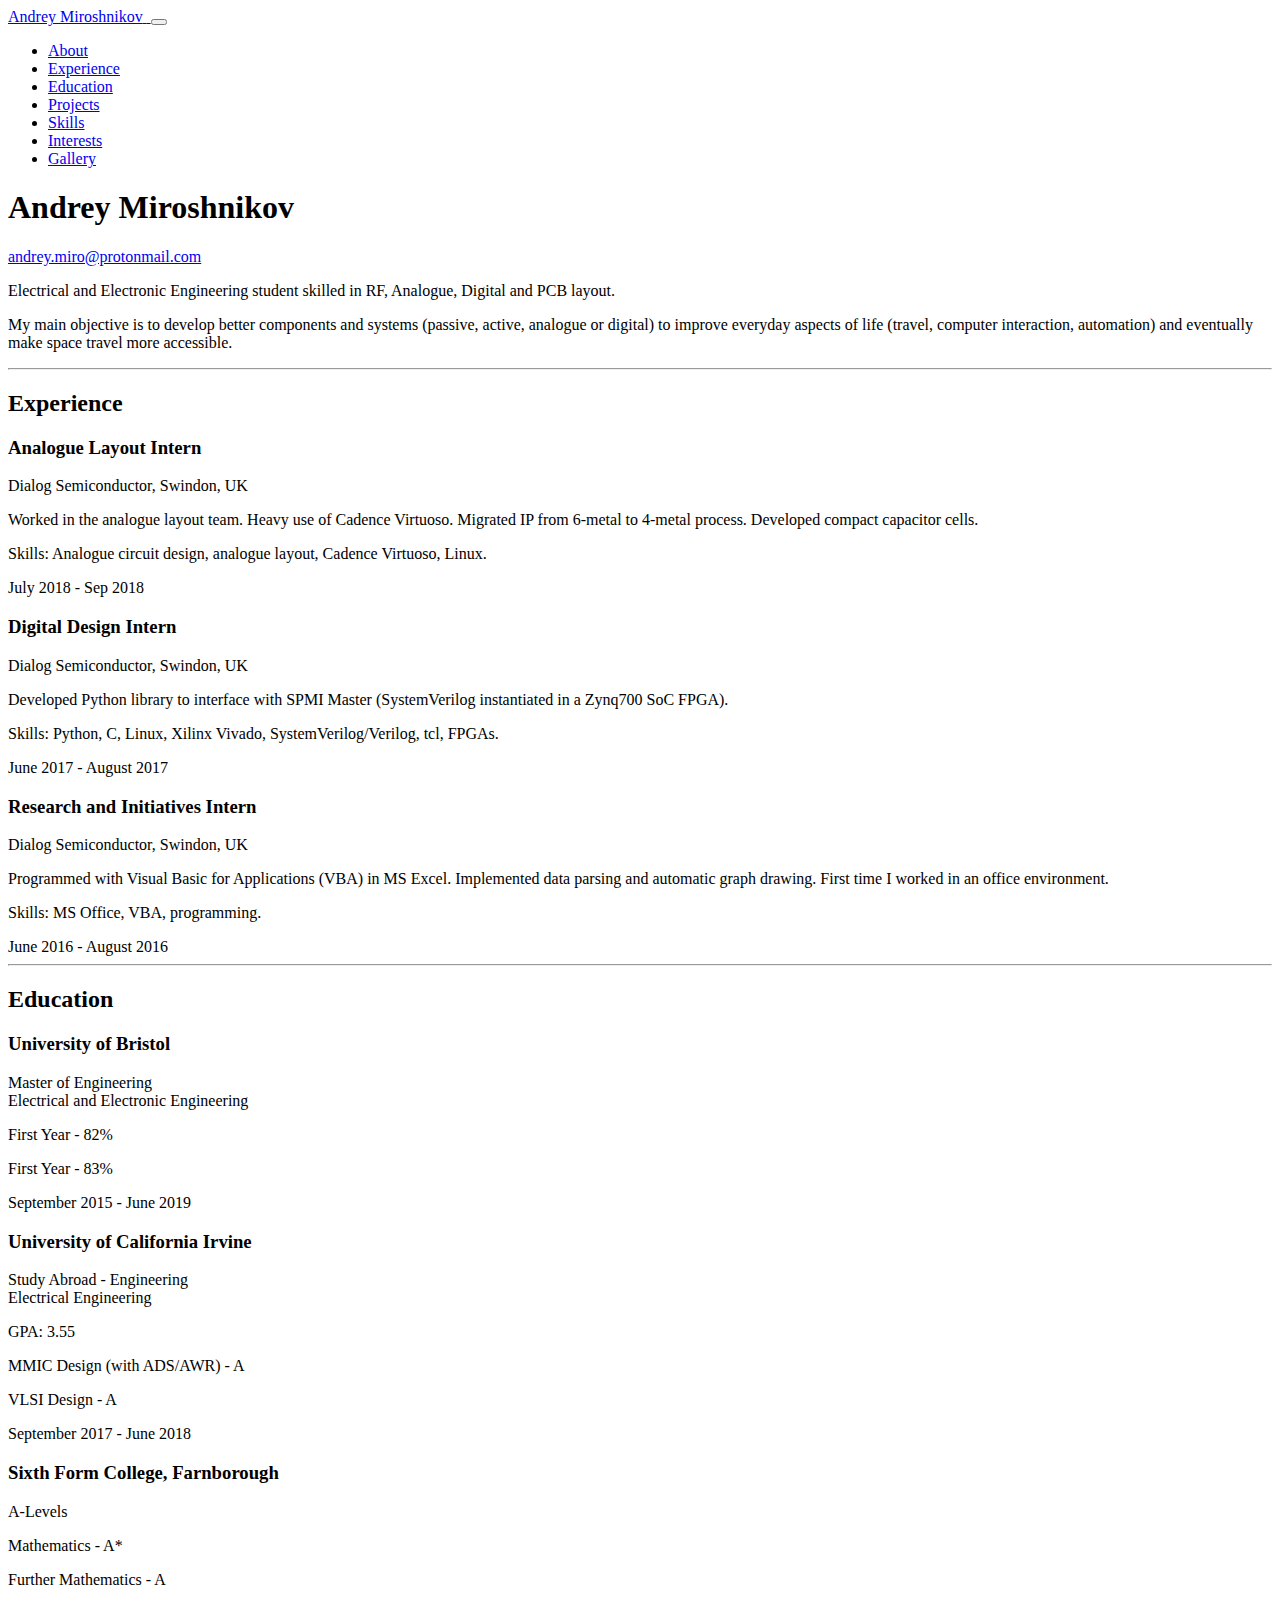
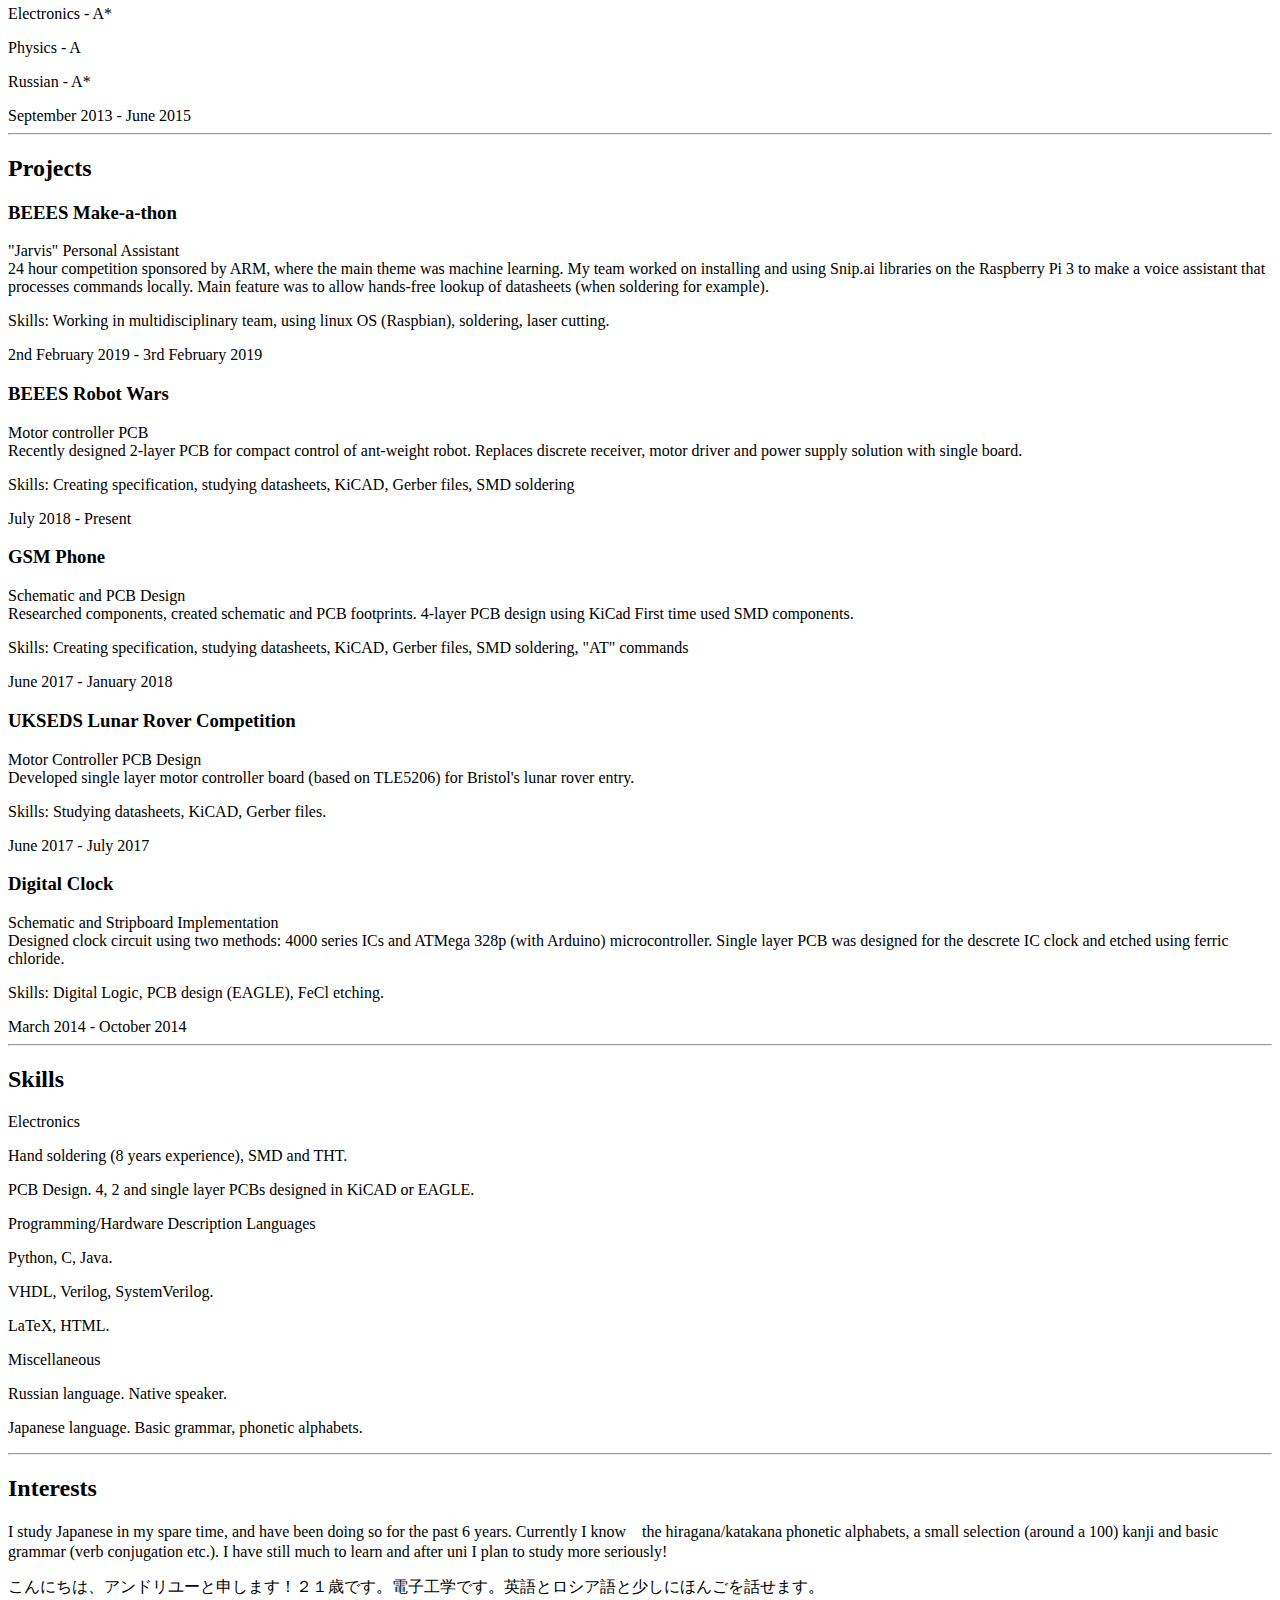
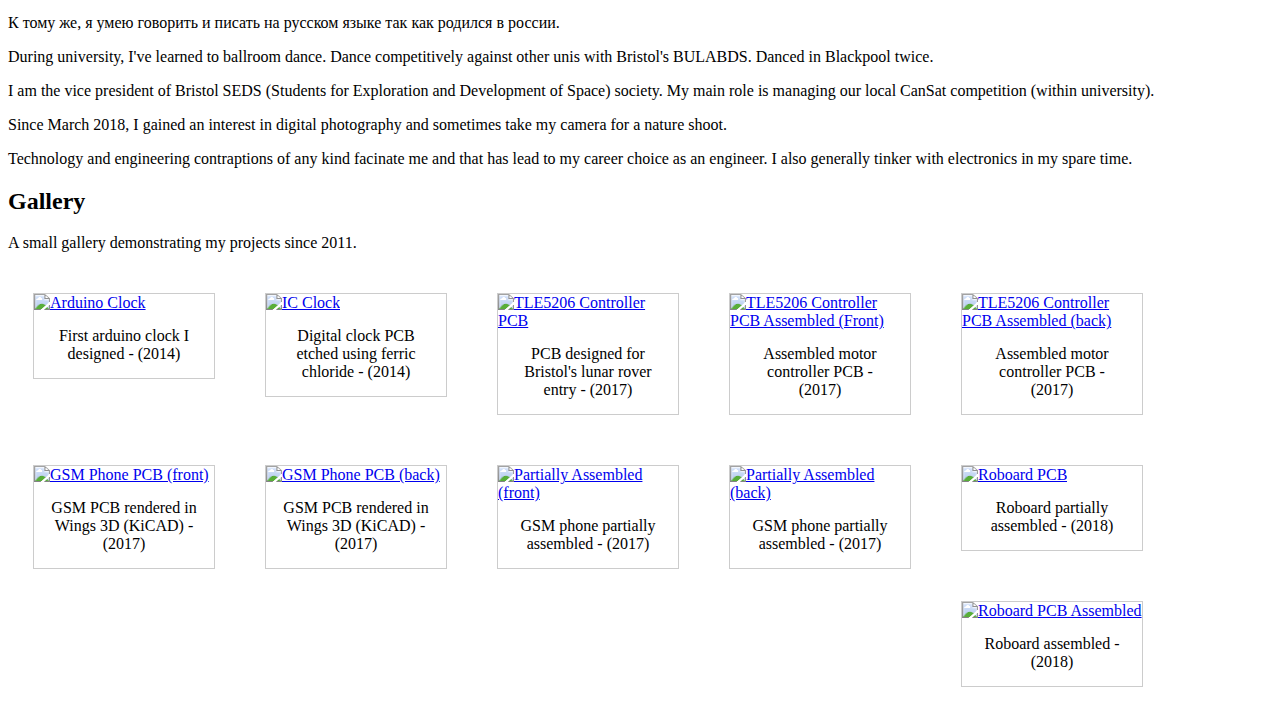
==== index.html @ c1a0cc2e "Add files via upload" ====
<!DOCTYPE html>
<html lang="en">
<!-- Modified 03/02/2019 22:09 -->
<head>

  <meta charset="utf-8">
  <meta name="viewport" content="width=device-width, initial-scale=1, shrink-to-fit=no">
  <meta name="description" content="">
  <meta name="author" content="">

  <title>Curriculum Vitae - Andrey Miroshnikov</title>

  <!-- Bootstrap core CSS -->
  <link href="vendor/bootstrap/css/bootstrap.min.css" rel="stylesheet">

  <!-- Custom fonts for this template -->
  <link href="https://fonts.googleapis.com/css?family=Saira+Extra+Condensed:500,700" rel="stylesheet">
  <link href="https://fonts.googleapis.com/css?family=Muli:400,400i,800,800i" rel="stylesheet">
  <link href="vendor/fontawesome-free/css/all.min.css" rel="stylesheet">

  <!-- Custom styles for this template -->
  <link href="css/resume.min.css" rel="stylesheet">
  <!-- Style for image gallery -->
  <style>
  div.gallery {
    margin: 25px;
    border: 1px solid #ccc;
    float: left;
    width: 180px;
  }
  
  div.gallery:hover {
    border: 1px solid #777;
  }
  
  div.gallery img {
    width: 100%;
    height: auto;
  }
  
  div.desc {
    padding: 15px;
    text-align: center;
  }
  </style>
  
</head>

<body id="page-top">

  <nav class="navbar navbar-expand-lg navbar-dark bg-primary fixed-top" id="sideNav">
    <a class="navbar-brand js-scroll-trigger" href="#page-top">
      <span class="d-block d-lg-none">Andrey Miroshnikov</span>
      <span class="d-none d-lg-block">
        <img class="img-fluid img-profile rounded-circle mx-auto mb-2" src="img/profile.png" alt="">
      </span>
    </a>
    <button class="navbar-toggler" type="button" data-toggle="collapse" data-target="#navbarSupportedContent" aria-controls="navbarSupportedContent" aria-expanded="false" aria-label="Toggle navigation">
      <span class="navbar-toggler-icon"></span>
    </button>
    <div class="collapse navbar-collapse" id="navbarSupportedContent">
      <ul class="navbar-nav">
        <li class="nav-item">
          <a class="nav-link js-scroll-trigger" href="#about">About</a>
        </li>
        <li class="nav-item">
          <a class="nav-link js-scroll-trigger" href="#experience">Experience</a>
        </li>
        <li class="nav-item">
          <a class="nav-link js-scroll-trigger" href="#education">Education</a>
        </li>
		<li class="nav-item">
          <a class="nav-link js-scroll-trigger" href="#projects">Projects</a>
        </li>
        <li class="nav-item">
          <a class="nav-link js-scroll-trigger" href="#skills">Skills</a>
        </li>
        <li class="nav-item">
          <a class="nav-link js-scroll-trigger" href="#interests">Interests</a>
        </li>
		<li class="nav-item">
          <a class="nav-link js-scroll-trigger" href="#gallery">Gallery</a>
        </li>
      </ul>
    </div>
  </nav>

  <div class="container-fluid p-0">

    <section class="resume-section p-3 p-lg-5 d-flex align-items-center" id="about">
      <div class="w-100">
        <h1 class="mb-0">Andrey
          <span class="text-primary">Miroshnikov</span>
        </h1>
        <div class="subheading mb-5">
          <a href="mailto:name@email.com">andrey.miro@protonmail.com</a>
        </div>
        <p class="lead mb-5">Electrical and Electronic Engineering student skilled in RF, Analogue, Digital and PCB layout.</p>
		<p>My main objective is to develop better components and systems (passive, active, analogue or digital) to improve everyday aspects of life (travel, computer interaction, automation) and eventually make space travel more accessible.</p>
        <div class="social-icons">
          <a href="https://www.linkedin.com/in/aamiro/">
            <i class="fab fa-linkedin-in"></i>
          </a>
		  <!--
          <a href="#">
            <i class="fab fa-github"></i>
          </a>
		  -->
        </div>
      </div>
    </section>

    <hr class="m-0">

    <section class="resume-section p-3 p-lg-5 d-flex justify-content-center" id="experience">
      <div class="w-100">
        <h2 class="mb-5">Experience</h2>

        <div class="resume-item d-flex flex-column flex-md-row justify-content-between mb-5">
          <div class="resume-content">
            <h3 class="mb-0">Analogue Layout Intern</h3>
            <div class="subheading mb-3">Dialog Semiconductor, Swindon, UK</div>
            <p>Worked in the analogue layout team. Heavy use of Cadence Virtuoso. Migrated IP from 6-metal to 4-metal process. Developed compact capacitor cells.</p>
			<p>Skills: Analogue circuit design, analogue layout, Cadence Virtuoso, Linux.</p>
          </div>
          <div class="resume-date text-md-right">
            <span class="text-primary">July 2018 - Sep 2018</span>
          </div>
        </div>
		
		<div class="resume-item d-flex flex-column flex-md-row justify-content-between mb-5">
          <div class="resume-content">
            <h3 class="mb-0">Digital Design Intern</h3>
            <div class="subheading mb-3">Dialog Semiconductor, Swindon, UK</div>
            <p>Developed Python library to interface with SPMI Master (SystemVerilog instantiated in a Zynq700 SoC FPGA).</p>
			<p>Skills: Python, C, Linux, Xilinx Vivado, SystemVerilog/Verilog, tcl, FPGAs.</p>
          </div>
          <div class="resume-date text-md-right">
            <span class="text-primary">June 2017 - August 2017</span>
          </div>
        </div>

		<div class="resume-item d-flex flex-column flex-md-row justify-content-between mb-5">
          <div class="resume-content">
            <h3 class="mb-0">Research and Initiatives Intern</h3>
            <div class="subheading mb-3">Dialog Semiconductor, Swindon, UK</div>
            <p>Programmed with Visual Basic for Applications (VBA) in MS Excel. Implemented data parsing and automatic graph drawing. First time I worked in an office environment.</p>
			<p>Skills: MS Office, VBA, programming.</p>
          </div>
          <div class="resume-date text-md-right">
            <span class="text-primary">June 2016 - August 2016</span>
          </div>
        </div>
		
      </div>

    </section>

    <hr class="m-0">

    <section class="resume-section p-3 p-lg-5 d-flex align-items-center" id="education">
      <div class="w-100">
        <h2 class="mb-5">Education</h2>

        <div class="resume-item d-flex flex-column flex-md-row justify-content-between mb-5">
          <div class="resume-content">
            <h3 class="mb-0">University of Bristol</h3>
            <div class="subheading mb-3">Master of Engineering</div>
            <div>Electrical and Electronic Engineering</div>
            <p>First Year - 82%</p>
			<p>First Year - 83%</p>
          </div>
          <div class="resume-date text-md-right">
            <span class="text-primary">September 2015 - June 2019</span>
          </div>
        </div>
		
		<div class="resume-item d-flex flex-column flex-md-row justify-content-between mb-5">
          <div class="resume-content">
            <h3 class="mb-0">University of California Irvine</h3>
            <div class="subheading mb-3">Study Abroad - Engineering</div>
            <div>Electrical Engineering</div>
            <p>GPA: 3.55</p>
			<p>MMIC Design (with ADS/AWR) - A</p>
			<p>VLSI Design - A</p>
          </div>
          <div class="resume-date text-md-right">
            <span class="text-primary">September 2017 - June 2018</span>
          </div>
        </div>

        <div class="resume-item d-flex flex-column flex-md-row justify-content-between">
          <div class="resume-content">
            <h3 class="mb-0">Sixth Form College, Farnborough</h3>
            <div class="subheading mb-3">A-Levels</div>
			<p>Mathematics - A*</p>
			<p>Further Mathematics - A</p>
			<p>Electronics - A*</p>
			<p>Physics - A</p>
			<p>Russian - A*</p>
          </div>
          <div class="resume-date text-md-right">
            <span class="text-primary">September 2013 - June 2015</span>
          </div>
        </div>

      </div>
    </section>

    <hr class="m-0">

    <section class="resume-section p-3 p-lg-5 d-flex align-items-center" id="projects">
      <div class="w-100">
        <h2 class="mb-5">Projects</h2>
		
		<div class="resume-item d-flex flex-column flex-md-row justify-content-between mb-5">
          <div class="resume-content">
            <h3 class="mb-0">BEEES Make-a-thon</h3>
            <div class="subheading mb-3">"Jarvis" Personal Assistant</div>
            <div>24 hour competition sponsored by ARM, where the main theme was machine learning. My team worked on installing and using Snip.ai libraries on the Raspberry Pi 3 to make a voice assistant that processes commands locally. Main feature was to allow hands-free lookup of datasheets (when soldering for example).</div>
			<p>Skills: Working in multidisciplinary team, using linux OS (Raspbian), soldering, laser cutting.</p>
          </div>
          <div class="resume-date text-md-right">
            <span class="text-primary">2nd February 2019 - 3rd February 2019</span>
          </div>
        </div>

        <div class="resume-item d-flex flex-column flex-md-row justify-content-between mb-5">
          <div class="resume-content">
            <h3 class="mb-0">BEEES Robot Wars</h3>
            <div class="subheading mb-3">Motor controller PCB</div>
            <div>Recently designed 2-layer PCB for compact control of ant-weight robot. Replaces discrete receiver, motor driver and power supply solution with single board.</div>
			<p>Skills: Creating specification, studying datasheets, KiCAD, Gerber files, SMD soldering</p>
          </div>
          <div class="resume-date text-md-right">
            <span class="text-primary">July 2018 - Present</span>
          </div>
        </div>
		
		<div class="resume-item d-flex flex-column flex-md-row justify-content-between mb-5">
          <div class="resume-content">
            <h3 class="mb-0">GSM Phone</h3>
            <div class="subheading mb-3">Schematic and PCB Design</div>
            <div>Researched components, created schematic and PCB footprints. 4-layer PCB design using KiCad First time used SMD components.</div>
            <p>Skills: Creating specification, studying datasheets, KiCAD, Gerber files, SMD soldering, "AT" commands</p>
          </div>
          <div class="resume-date text-md-right">
            <span class="text-primary">June 2017 - January 2018</span>
          </div>
        </div>

        <div class="resume-item d-flex flex-column flex-md-row justify-content-between mb-5">
          <div class="resume-content">
            <h3 class="mb-0">UKSEDS Lunar Rover Competition</h3>
            <div class="subheading mb-3">Motor Controller PCB Design</div>
            <div>Developed single layer motor controller board (based on TLE5206) for Bristol's lunar rover entry.</div>
            <p>Skills: Studying datasheets, KiCAD, Gerber files.</p>
          </div>
          <div class="resume-date text-md-right">
            <span class="text-primary">June 2017 - July 2017</span>
          </div>
        </div>
		
		<div class="resume-item d-flex flex-column flex-md-row justify-content-between mb-5">
          <div class="resume-content">
            <h3 class="mb-0">Digital Clock</h3>
            <div class="subheading mb-3">Schematic and Stripboard Implementation</div>
            <div>Designed clock circuit using two methods: 4000 series ICs and ATMega 328p (with Arduino) microcontroller. Single layer PCB was designed for the descrete IC clock and etched using ferric chloride.</div>
            <p>Skills: Digital Logic, PCB design (EAGLE), FeCl etching.</p>
          </div>
          <div class="resume-date text-md-right">
            <span class="text-primary">March 2014 - October 2014</span>
          </div>
        </div>

      </div>
    </section>
	
	<hr class="m-0">

    <section class="resume-section p-3 p-lg-5 d-flex align-items-center" id="skills">
      <div class="w-100">
        <h2 class="mb-5">Skills</h2>
        <div class="subheading mb-3">Electronics</div>
		<p>Hand soldering (8 years experience), SMD and THT.</p>
		<p>PCB Design. 4, 2 and single layer PCBs designed in KiCAD or EAGLE.</p>
        <div class="subheading mb-3">Programming/Hardware Description Languages</div>
		<p>Python, C, Java.</p>
		<p>VHDL, Verilog, SystemVerilog.</p>
		<p>LaTeX, HTML.</p>
		<div class="subheading mb-3">Miscellaneous</div>
        <p>Russian language. Native speaker.</p>
		<p>Japanese language. Basic grammar, phonetic alphabets.</p>

    </section>
	
    <hr class="m-0">

    <section class="resume-section p-3 p-lg-5 d-flex align-items-center" id="interests">
      <div class="w-100">
        <h2 class="mb-5">Interests</h2>
        <p>I study Japanese in my spare time, and have been doing so for the past 6 years. Currently I know　the hiragana/katakana phonetic alphabets, a small selection (around a 100) kanji and basic grammar (verb conjugation etc.). I have still much to learn and after uni I plan to study more seriously!</p>
		<p>こんにちは、アンドリユーと申します！２１歳です。電子工学です。英語とロシア語と少しにほんごを話せます。</p>
		<p>К тому же, я умею говорить и писать на русском языке так как родился в россии.</p>
		<p>During university, I've learned to ballroom dance. Dance competitively against other unis with Bristol's BULABDS. Danced in Blackpool twice.</p>
        <p>I am the vice president of Bristol SEDS (Students for Exploration and Development of Space) society. My main role is managing our local CanSat competition (within university).</p>
		<p>Since March 2018, I gained an interest in digital photography and sometimes take my camera for a nature shoot.</p>
		<p class="mb-0">Technology and engineering contraptions of any kind facinate me and that has lead to my career choice as an engineer. I also generally tinker with electronics in my spare time.</p>
      </div>
    </section>
	
	<section class="resume-section p-3 p-lg-5 d-flex align-items-center" id="gallery">
      <div class="w-100">
        <h2 class="mb-5">Gallery</h2>
        <p>A small gallery demonstrating my projects since 2011.</p>
      </div>
    </section>
	
	<div class="gallery">
      <a target="_blank" href="img/projects/arduino_clock1.jpg">
         <img src="img/projects/arduino_clock1.jpg" alt="Arduino Clock" width="600" height="400">
      </a>
      <div class="desc">First arduino clock I designed - (2014)</div>
    </div>
	
	<div class="gallery">
      <a target="_blank" href="img/projects/ic_clock.jpg">
         <img src="img/projects/ic_clock.jpg" alt="IC Clock" width="600" height="400">
      </a>
      <div class="desc">Digital clock PCB etched using ferric chloride - (2014)</div>
    </div>
	
	<div class="gallery">
      <a target="_blank" href="img/projects/TLE5206_front.png">
         <img src="img/projects/TLE5206_front.png" alt="TLE5206 Controller PCB" width="600" height="400">
      </a>
      <div class="desc">PCB designed for Bristol's lunar rover entry - (2017)</div>
    </div>
	
	<div class="gallery">
      <a target="_blank" href="img/projects/TLE_front.jpg">
         <img src="img/projects/TLE_front.jpg" alt="TLE5206 Controller PCB Assembled (Front)" width="600" height="400">
      </a>
      <div class="desc">Assembled motor controller PCB - (2017)</div>
    </div>
	
	<div>
	<p></p>
	</div>
	
	<div class="gallery">
      <a target="_blank" href="img/projects/TLE_back.jpg">
         <img src="img/projects/TLE_back.jpg" alt="TLE5206 Controller PCB Assembled (back)" width="600" height="400">
      </a>
      <div class="desc">Assembled motor controller PCB - (2017)</div>
    </div>
	
	<div class="gallery">
      <a target="_blank" href="img/projects/gsm_front.png">
         <img src="img/projects/gsm_front.png" alt="GSM Phone PCB (front)" width="600" height="400">
      </a>
      <div class="desc">GSM PCB rendered in Wings 3D (KiCAD) - (2017)</div>
    </div>
	
	<div class="gallery">
      <a target="_blank" href="img/projects/gsm_back.png">
         <img src="img/projects/gsm_back.png" alt="GSM Phone PCB (back)" width="600" height="400">
      </a>
      <div class="desc">GSM PCB rendered in Wings 3D (KiCAD) - (2017)</div>
    </div>
	
	<div class="gallery">
      <a target="_blank" href="img/projects/gsm_pcb_front.jpg">
         <img src="img/projects/gsm_pcb_front.jpg" alt="Partially Assembled (front)" width="600" height="400">
      </a>
      <div class="desc">GSM phone partially assembled - (2017)</div>
    </div>
	
	<div class="gallery">
      <a target="_blank" href="img/projects/gsm_pcb_back.jpg">
         <img src="img/projects/gsm_pcb_back.jpg" alt="Partially Assembled (back)" width="600" height="400">
      </a>
      <div class="desc">GSM phone partially assembled - (2017)</div>
    </div>
	
	<div class="gallery">
      <a target="_blank" href="img/projects/roboard_pcb.jpg">
         <img src="img/projects/roboard_pcb.jpg" alt="Roboard PCB" width="600" height="400">
      </a>
      <div class="desc">Roboard partially assembled - (2018)</div>
    </div>
	
	<div class="gallery">
      <a target="_blank" href="img/projects/roboard_assembled.jpg">
         <img src="img/projects/roboard_assembled.jpg" alt="Roboard PCB Assembled" width="600" height="400">
      </a>
      <div class="desc">Roboard assembled - (2018)</div>
    </div>
	
  </div>

  <!-- Bootstrap core JavaScript -->
  <script src="vendor/jquery/jquery.min.js"></script>
  <script src="vendor/bootstrap/js/bootstrap.bundle.min.js"></script>

  <!-- Plugin JavaScript -->
  <script src="vendor/jquery-easing/jquery.easing.min.js"></script>

  <!-- Custom scripts for this template -->
  <script src="js/resume.min.js"></script>

</body>

</html>
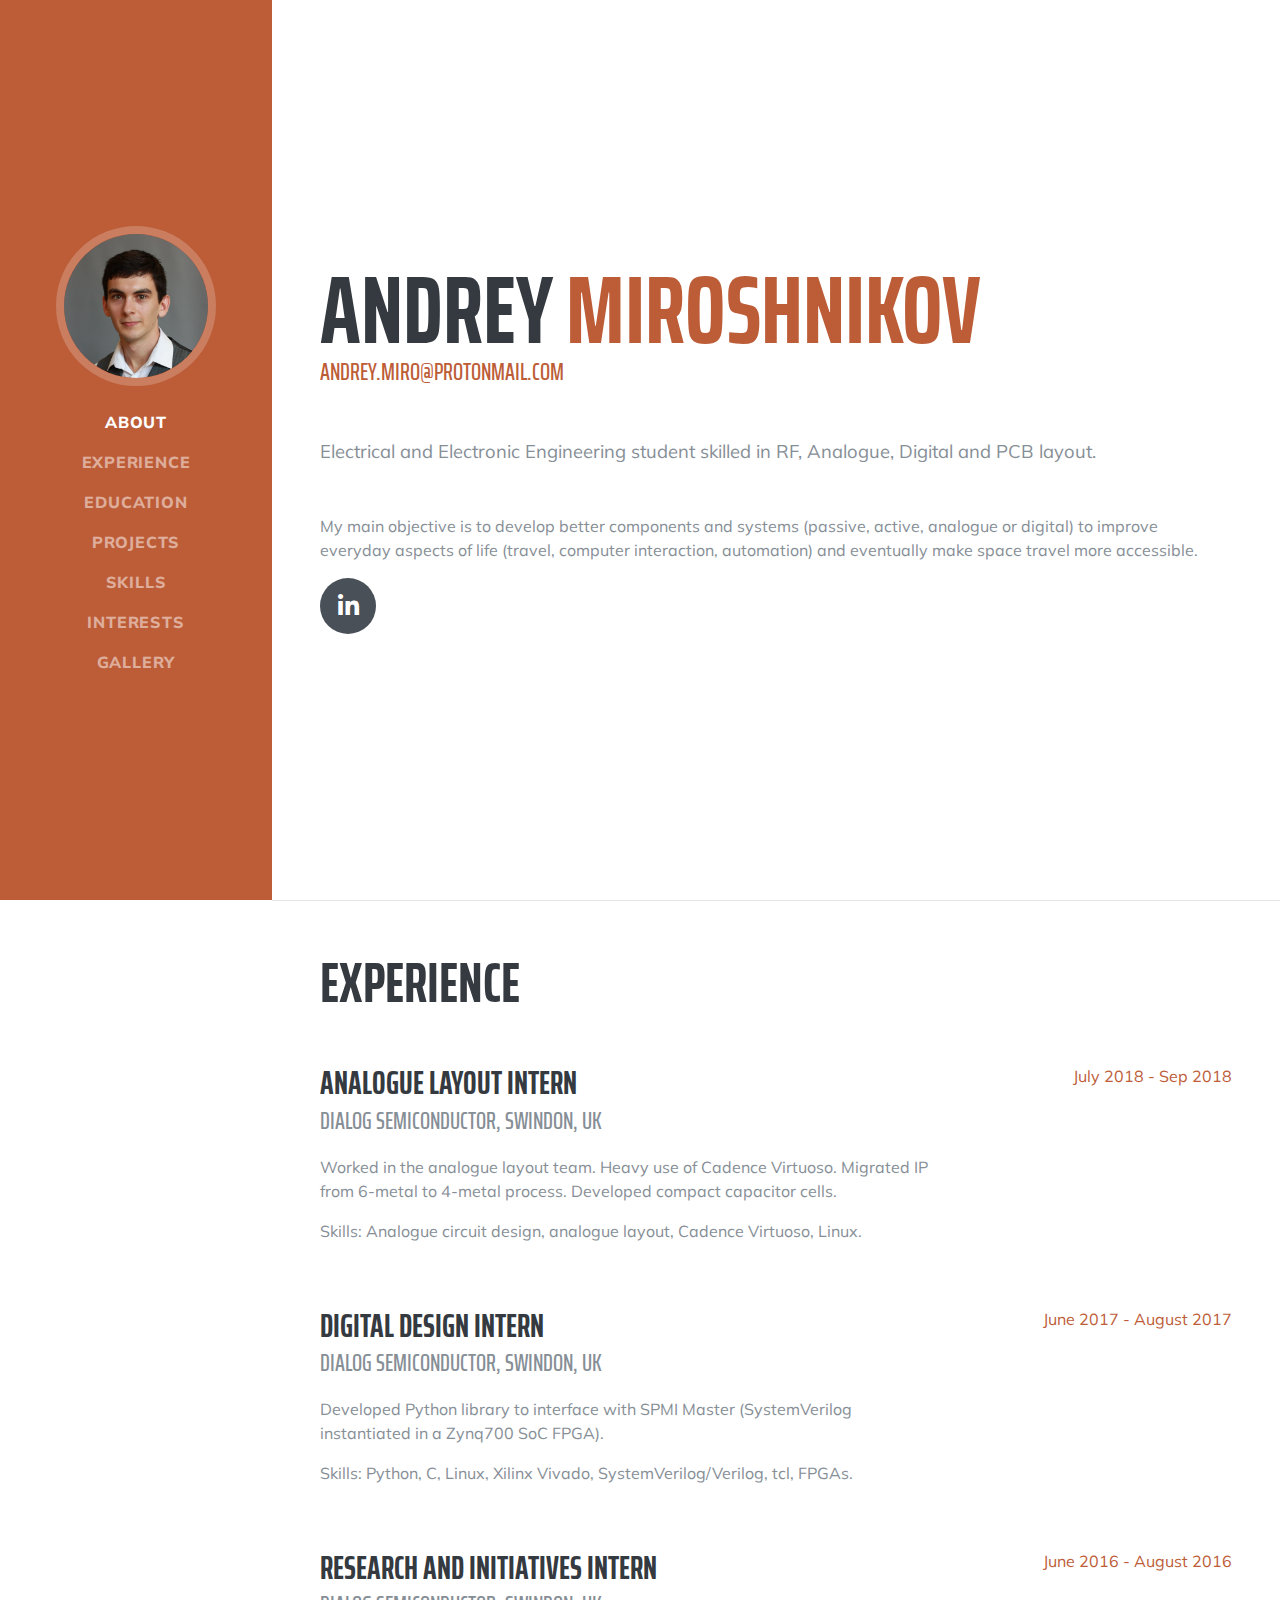
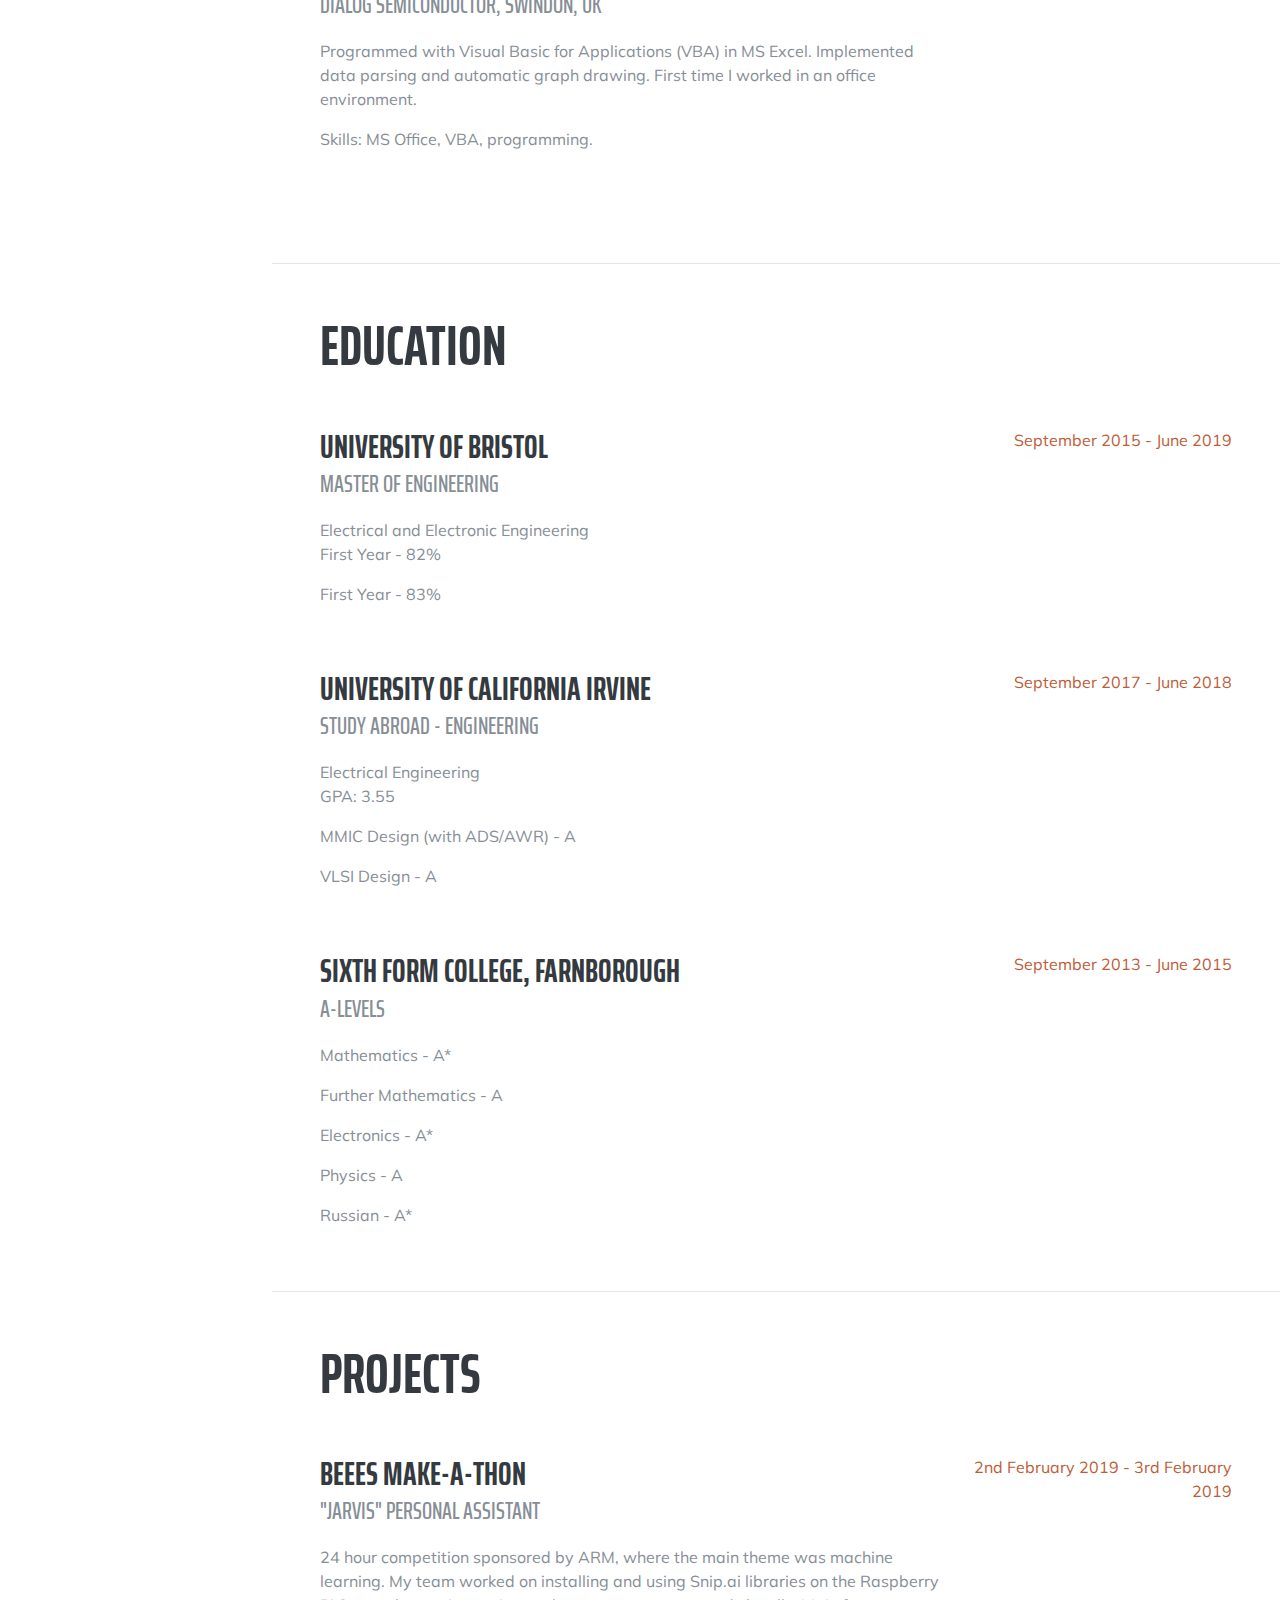
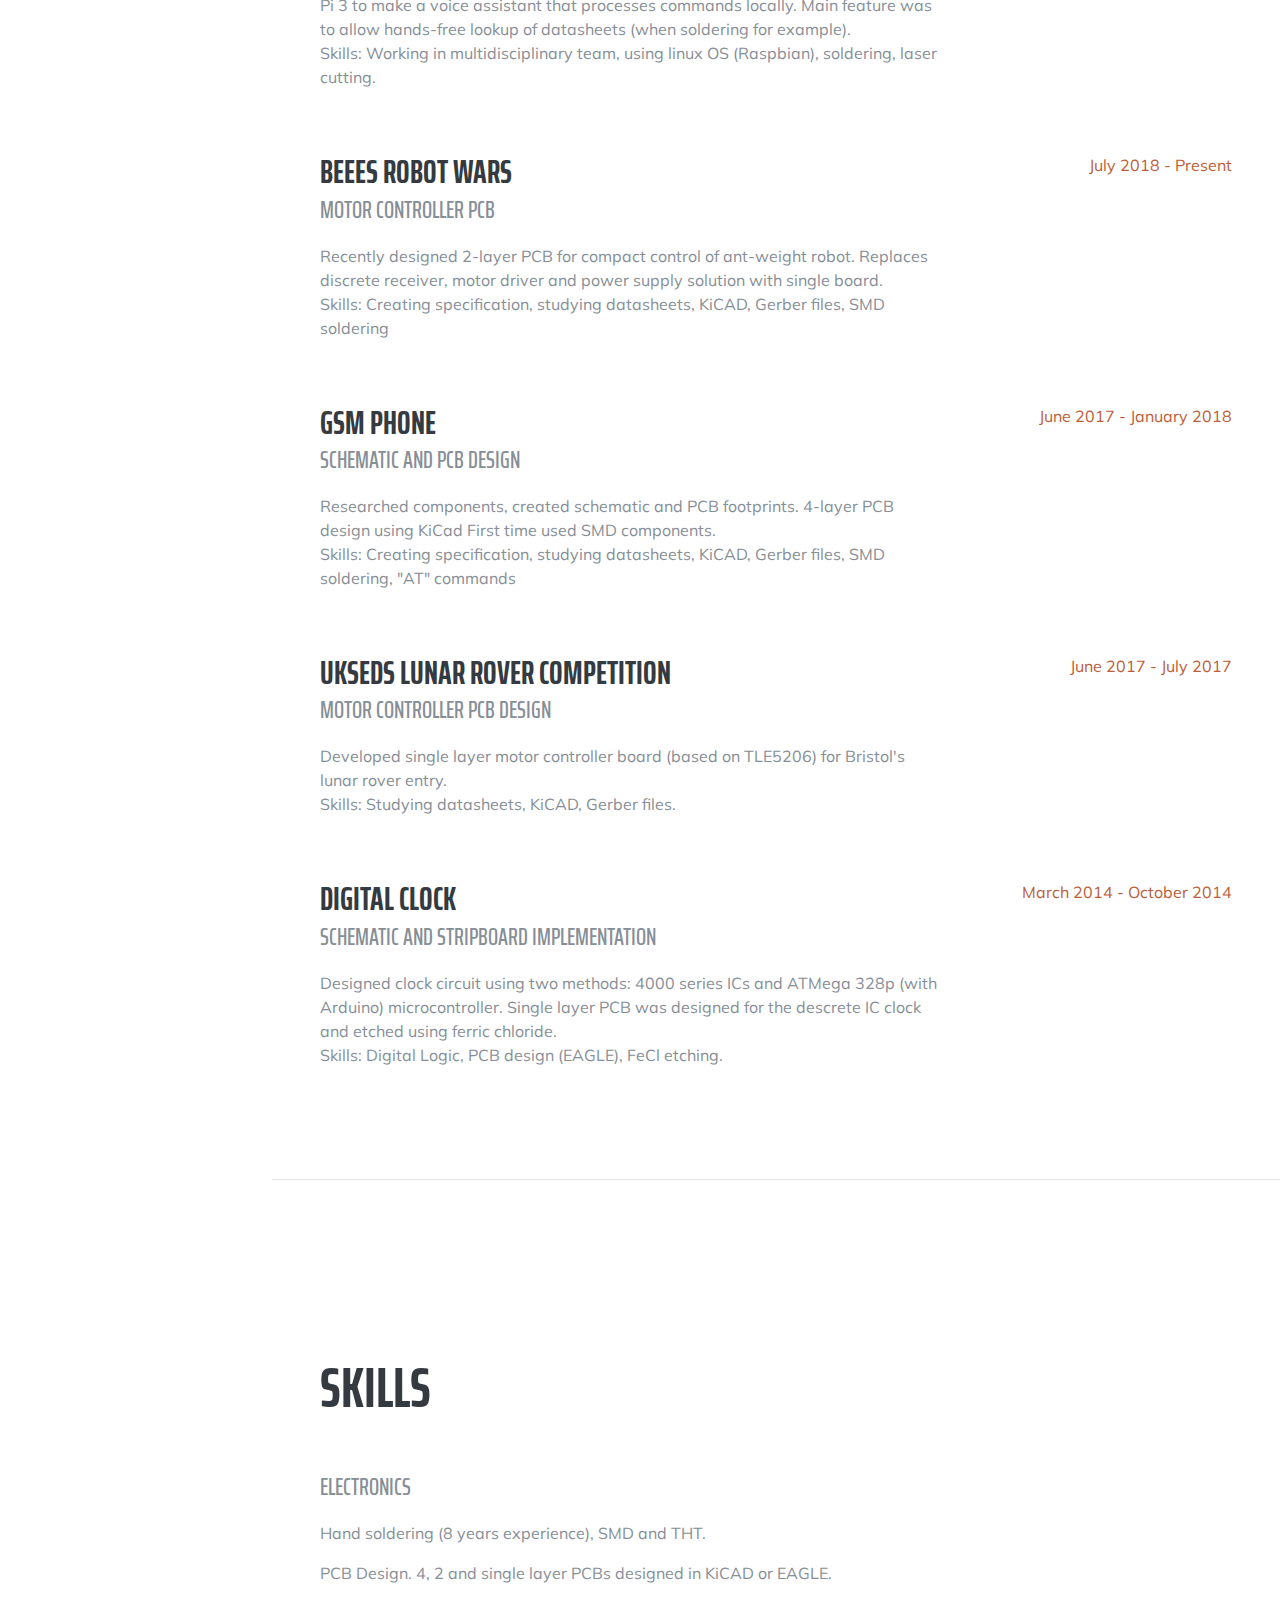
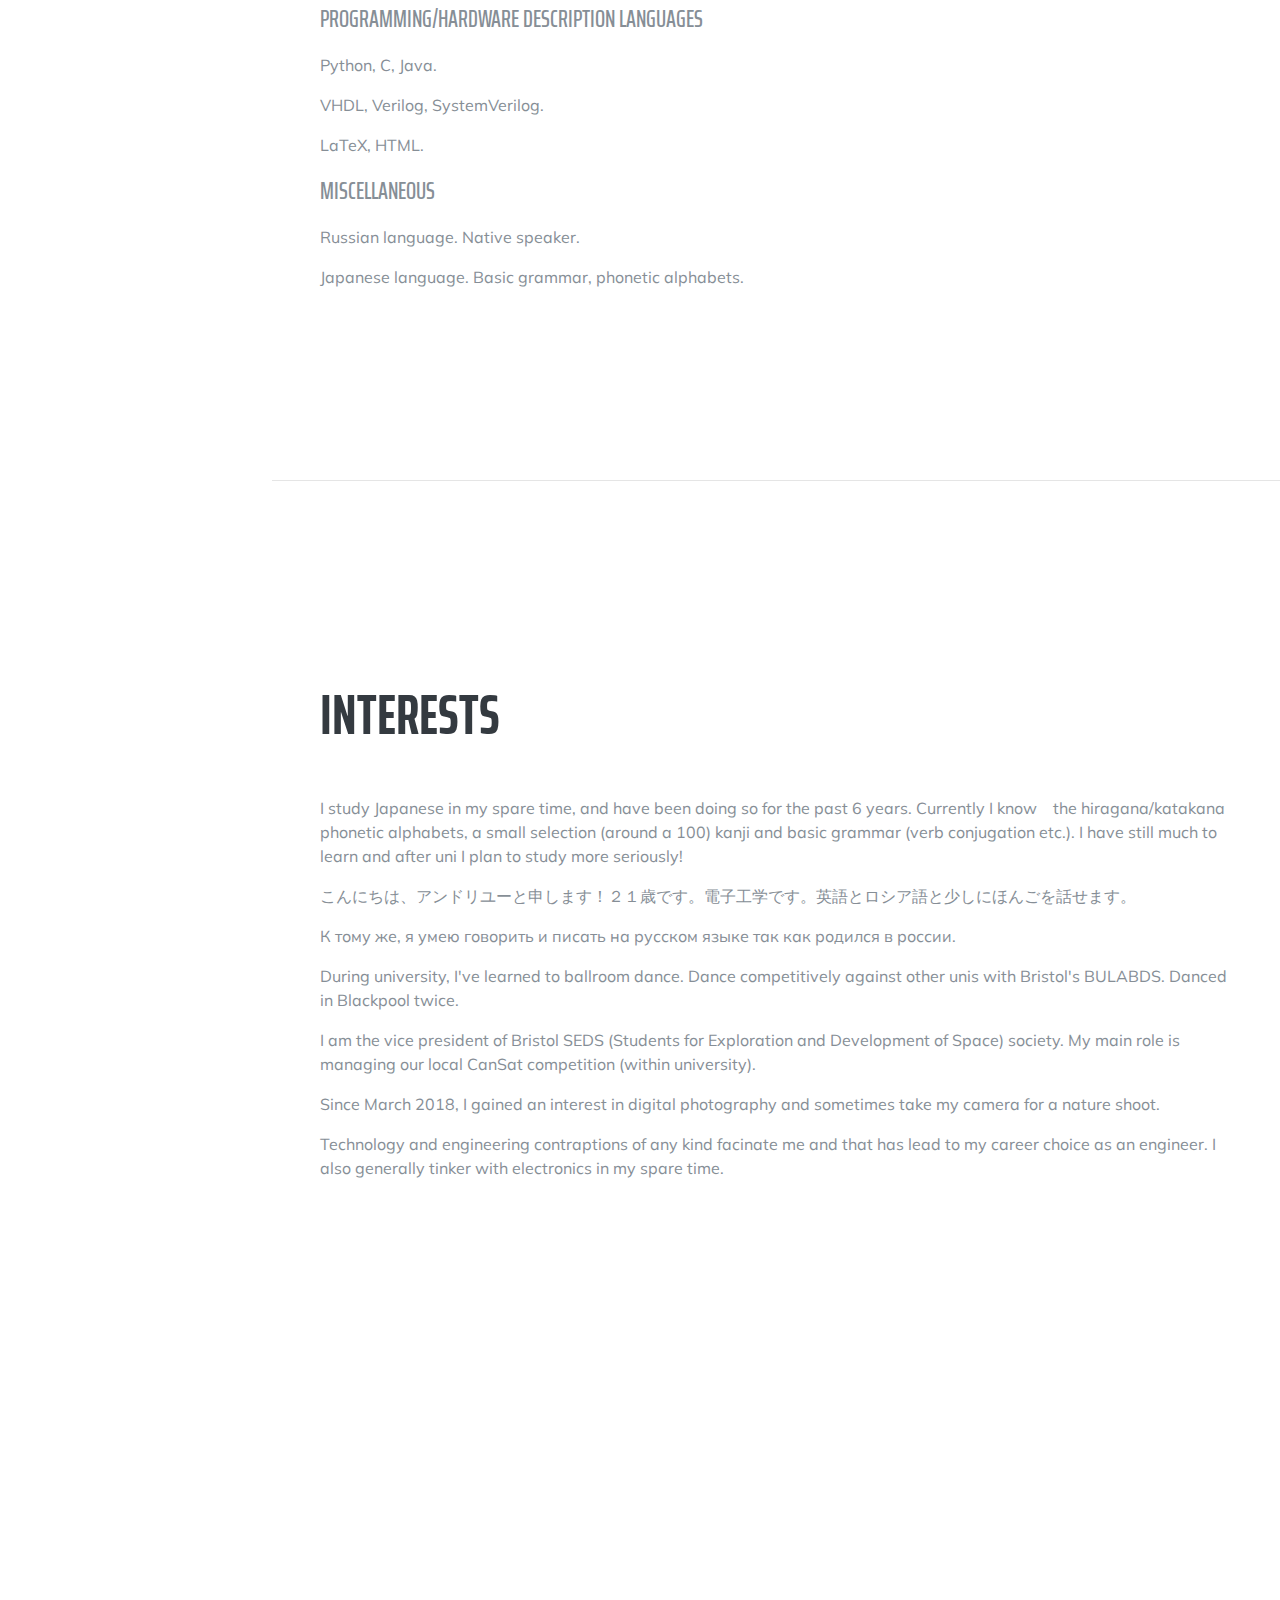
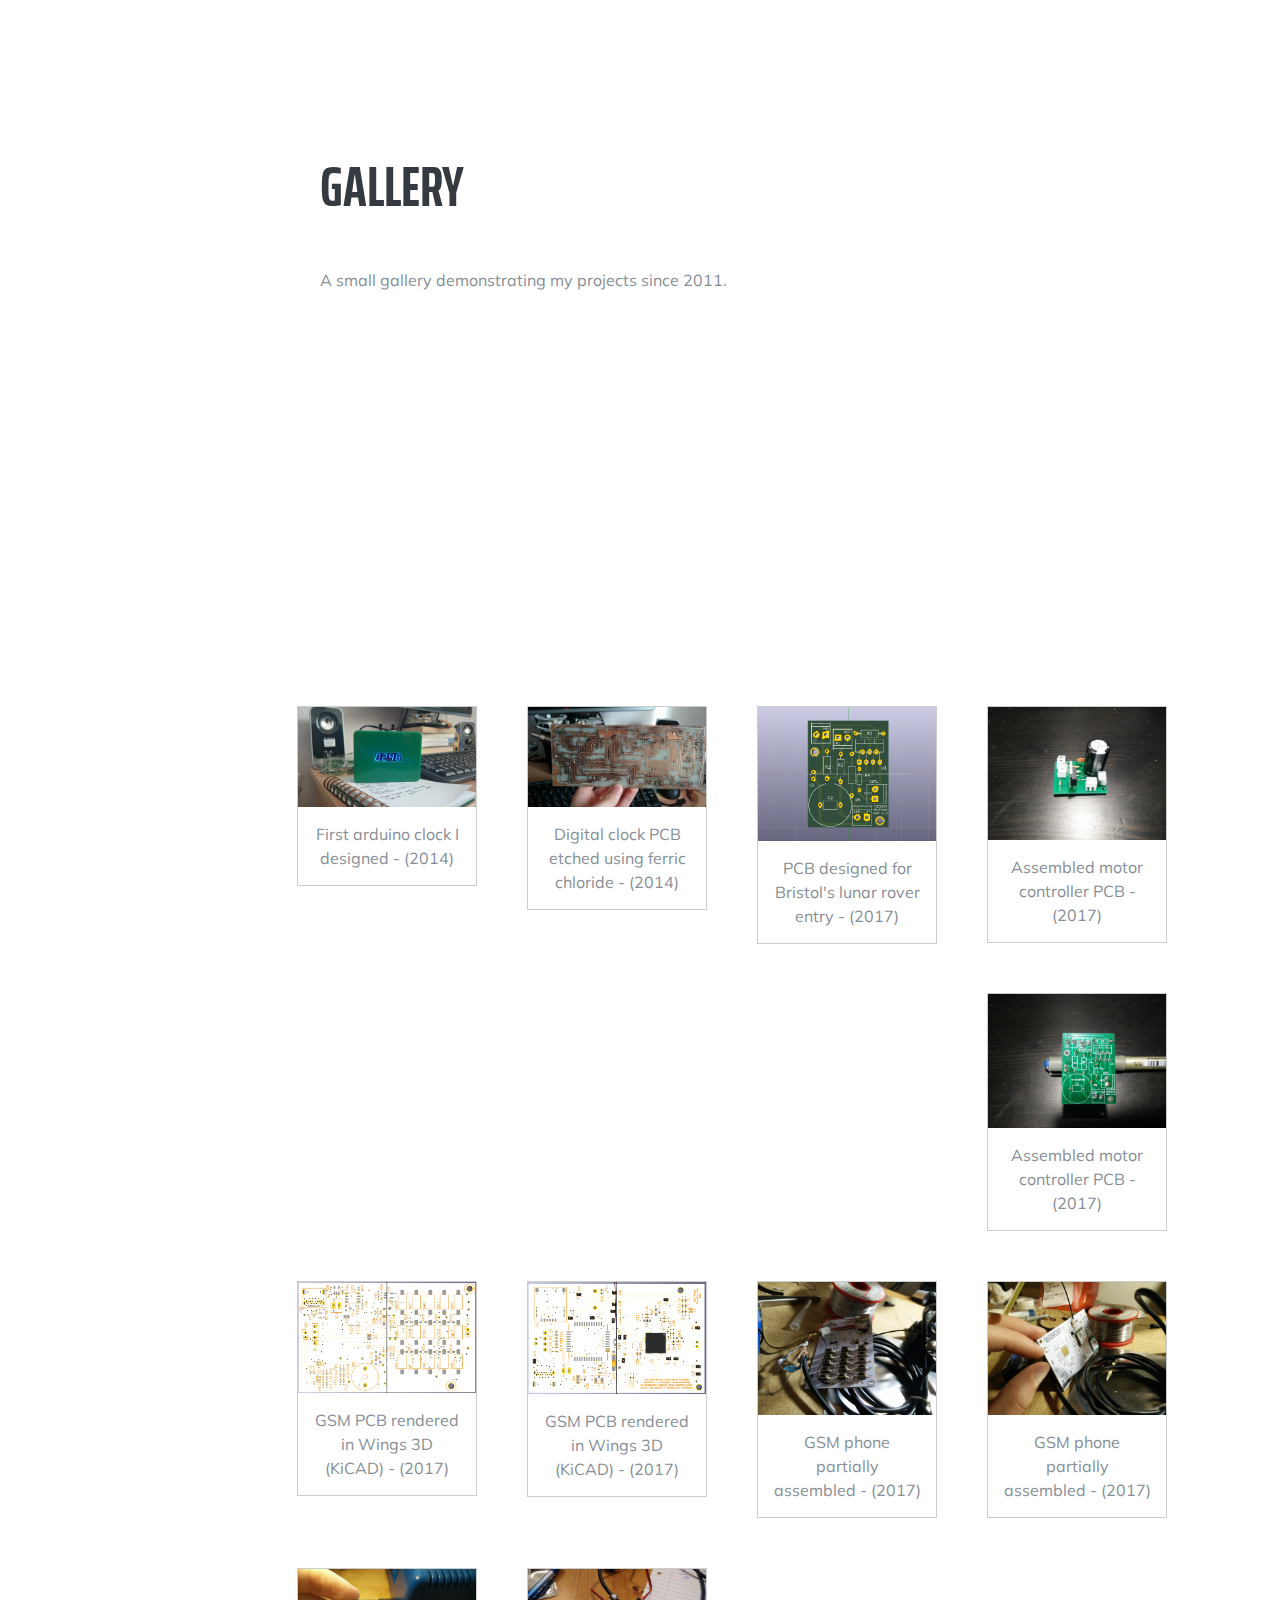
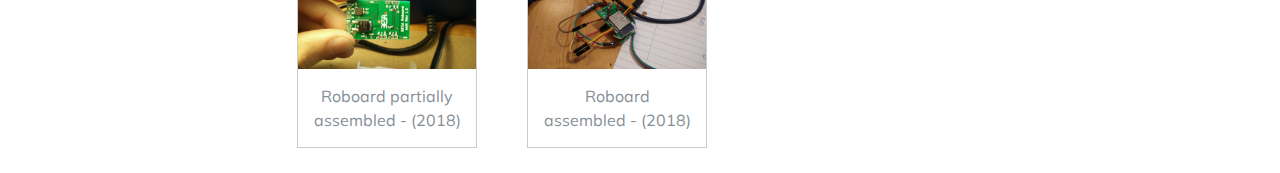
==== commit e5e84a30: "Update index.html" ====
--- a/index.html
+++ b/index.html
@@ -317,15 +317,15 @@
     </section>
 	
 	<div class="gallery">
-      <a target="_blank" href="img/projects/arduino_clock1.jpg">
-         <img src="img/projects/arduino_clock1.jpg" alt="Arduino Clock" width="600" height="400">
+      <a target="_blank" href="img/projects/arduino_clock1.JPG">
+         <img src="img/projects/arduino_clock1.JPG" alt="Arduino Clock" width="600" height="400">
       </a>
       <div class="desc">First arduino clock I designed - (2014)</div>
     </div>
 	
 	<div class="gallery">
-      <a target="_blank" href="img/projects/ic_clock.jpg">
-         <img src="img/projects/ic_clock.jpg" alt="IC Clock" width="600" height="400">
+      <a target="_blank" href="img/projects/ic_clock.JPG">
+         <img src="img/projects/ic_clock.JPG" alt="IC Clock" width="600" height="400">
       </a>
       <div class="desc">Digital clock PCB etched using ferric chloride - (2014)</div>
     </div>
--- a/vendor/fontawesome-free/css/all.min.css
+++ b/vendor/fontawesome-free/css/all.min.css
@@ -0,0 +1,5 @@
+/*!
+ * Font Awesome Free 5.7.0 by @fontawesome - https://fontawesome.com
+ * License - https://fontawesome.com/license/free (Icons: CC BY 4.0, Fonts: SIL OFL 1.1, Code: MIT License)
+ */
+.fa,.fab,.fal,.far,.fas{-moz-osx-font-smoothing:grayscale;-webkit-font-smoothing:antialiased;display:inline-block;font-style:normal;font-variant:normal;text-rendering:auto;line-height:1}.fa-lg{font-size:1.33333em;line-height:.75em;vertical-align:-.0667em}.fa-xs{font-size:.75em}.fa-sm{font-size:.875em}.fa-1x{font-size:1em}.fa-2x{font-size:2em}.fa-3x{font-size:3em}.fa-4x{font-size:4em}.fa-5x{font-size:5em}.fa-6x{font-size:6em}.fa-7x{font-size:7em}.fa-8x{font-size:8em}.fa-9x{font-size:9em}.fa-10x{font-size:10em}.fa-fw{text-align:center;width:1.25em}.fa-ul{list-style-type:none;margin-left:2.5em;padding-left:0}.fa-ul>li{position:relative}.fa-li{left:-2em;position:absolute;text-align:center;width:2em;line-height:inherit}.fa-border{border:.08em solid #eee;border-radius:.1em;padding:.2em .25em .15em}.fa-pull-left{float:left}.fa-pull-right{float:right}.fa.fa-pull-left,.fab.fa-pull-left,.fal.fa-pull-left,.far.fa-pull-left,.fas.fa-pull-left{margin-right:.3em}.fa.fa-pull-right,.fab.fa-pull-right,.fal.fa-pull-right,.far.fa-pull-right,.fas.fa-pull-right{margin-left:.3em}.fa-spin{animation:fa-spin 2s infinite linear}.fa-pulse{animation:fa-spin 1s infinite steps(8)}@keyframes fa-spin{0%{transform:rotate(0deg)}to{transform:rotate(1turn)}}.fa-rotate-90{-ms-filter:"progid:DXImageTransform.Microsoft.BasicImage(rotation=1)";transform:rotate(90deg)}.fa-rotate-180{-ms-filter:"progid:DXImageTransform.Microsoft.BasicImage(rotation=2)";transform:rotate(180deg)}.fa-rotate-270{-ms-filter:"progid:DXImageTransform.Microsoft.BasicImage(rotation=3)";transform:rotate(270deg)}.fa-flip-horizontal{-ms-filter:"progid:DXImageTransform.Microsoft.BasicImage(rotation=0, mirror=1)";transform:scaleX(-1)}.fa-flip-vertical{transform:scaleY(-1)}.fa-flip-both,.fa-flip-horizontal.fa-flip-vertical,.fa-flip-vertical{-ms-filter:"progid:DXImageTransform.Microsoft.BasicImage(rotation=2, mirror=1)"}.fa-flip-both,.fa-flip-horizontal.fa-flip-vertical{transform:scale(-1)}:root .fa-flip-both,:root .fa-flip-horizontal,:root .fa-flip-vertical,:root .fa-rotate-90,:root .fa-rotate-180,:root .fa-rotate-270{filter:none}.fa-stack{display:inline-block;height:2em;line-height:2em;position:relative;vertical-align:middle;width:2.5em}.fa-stack-1x,.fa-stack-2x{left:0;position:absolute;text-align:center;width:100%}.fa-stack-1x{line-height:inherit}.fa-stack-2x{font-size:2em}.fa-inverse{color:#fff}.fa-500px:before{content:"\f26e"}.fa-accessible-icon:before{content:"\f368"}.fa-accusoft:before{content:"\f369"}.fa-acquisitions-incorporated:before{content:"\f6af"}.fa-ad:before{content:"\f641"}.fa-address-book:before{content:"\f2b9"}.fa-address-card:before{content:"\f2bb"}.fa-adjust:before{content:"\f042"}.fa-adn:before{content:"\f170"}.fa-adobe:before{content:"\f778"}.fa-adversal:before{content:"\f36a"}.fa-affiliatetheme:before{content:"\f36b"}.fa-air-freshener:before{content:"\f5d0"}.fa-algolia:before{content:"\f36c"}.fa-align-center:before{content:"\f037"}.fa-align-justify:before{content:"\f039"}.fa-align-left:before{content:"\f036"}.fa-align-right:before{content:"\f038"}.fa-alipay:before{content:"\f642"}.fa-allergies:before{content:"\f461"}.fa-amazon:before{content:"\f270"}.fa-amazon-pay:before{content:"\f42c"}.fa-ambulance:before{content:"\f0f9"}.fa-american-sign-language-interpreting:before{content:"\f2a3"}.fa-amilia:before{content:"\f36d"}.fa-anchor:before{content:"\f13d"}.fa-android:before{content:"\f17b"}.fa-angellist:before{content:"\f209"}.fa-angle-double-down:before{content:"\f103"}.fa-angle-double-left:before{content:"\f100"}.fa-angle-double-right:before{content:"\f101"}.fa-angle-double-up:before{content:"\f102"}.fa-angle-down:before{content:"\f107"}.fa-angle-left:before{content:"\f104"}.fa-angle-right:before{content:"\f105"}.fa-angle-up:before{content:"\f106"}.fa-angry:before{content:"\f556"}.fa-angrycreative:before{content:"\f36e"}.fa-angular:before{content:"\f420"}.fa-ankh:before{content:"\f644"}.fa-app-store:before{content:"\f36f"}.fa-app-store-ios:before{content:"\f370"}.fa-apper:before{content:"\f371"}.fa-apple:before{content:"\f179"}.fa-apple-alt:before{content:"\f5d1"}.fa-apple-pay:before{content:"\f415"}.fa-archive:before{content:"\f187"}.fa-archway:before{content:"\f557"}.fa-arrow-alt-circle-down:before{content:"\f358"}.fa-arrow-alt-circle-left:before{content:"\f359"}.fa-arrow-alt-circle-right:before{content:"\f35a"}.fa-arrow-alt-circle-up:before{content:"\f35b"}.fa-arrow-circle-down:before{content:"\f0ab"}.fa-arrow-circle-left:before{content:"\f0a8"}.fa-arrow-circle-right:before{content:"\f0a9"}.fa-arrow-circle-up:before{content:"\f0aa"}.fa-arrow-down:before{content:"\f063"}.fa-arrow-left:before{content:"\f060"}.fa-arrow-right:before{content:"\f061"}.fa-arrow-up:before{content:"\f062"}.fa-arrows-alt:before{content:"\f0b2"}.fa-arrows-alt-h:before{content:"\f337"}.fa-arrows-alt-v:before{content:"\f338"}.fa-artstation:before{content:"\f77a"}.fa-assistive-listening-systems:before{content:"\f2a2"}.fa-asterisk:before{content:"\f069"}.fa-asymmetrik:before{content:"\f372"}.fa-at:before{content:"\f1fa"}.fa-atlas:before{content:"\f558"}.fa-atlassian:before{content:"\f77b"}.fa-atom:before{content:"\f5d2"}.fa-audible:before{content:"\f373"}.fa-audio-description:before{content:"\f29e"}.fa-autoprefixer:before{content:"\f41c"}.fa-avianex:before{content:"\f374"}.fa-aviato:before{content:"\f421"}.fa-award:before{content:"\f559"}.fa-aws:before{content:"\f375"}.fa-baby:before{content:"\f77c"}.fa-baby-carriage:before{content:"\f77d"}.fa-backspace:before{content:"\f55a"}.fa-backward:before{content:"\f04a"}.fa-bacon:before{content:"\f7e5"}.fa-balance-scale:before{content:"\f24e"}.fa-ban:before{content:"\f05e"}.fa-band-aid:before{content:"\f462"}.fa-bandcamp:before{content:"\f2d5"}.fa-barcode:before{content:"\f02a"}.fa-bars:before{content:"\f0c9"}.fa-baseball-ball:before{content:"\f433"}.fa-basketball-ball:before{content:"\f434"}.fa-bath:before{content:"\f2cd"}.fa-battery-empty:before{content:"\f244"}.fa-battery-full:before{content:"\f240"}.fa-battery-half:before{content:"\f242"}.fa-battery-quarter:before{content:"\f243"}.fa-battery-three-quarters:before{content:"\f241"}.fa-bed:before{content:"\f236"}.fa-beer:before{content:"\f0fc"}.fa-behance:before{content:"\f1b4"}.fa-behance-square:before{content:"\f1b5"}.fa-bell:before{content:"\f0f3"}.fa-bell-slash:before{content:"\f1f6"}.fa-bezier-curve:before{content:"\f55b"}.fa-bible:before{content:"\f647"}.fa-bicycle:before{content:"\f206"}.fa-bimobject:before{content:"\f378"}.fa-binoculars:before{content:"\f1e5"}.fa-biohazard:before{content:"\f780"}.fa-birthday-cake:before{content:"\f1fd"}.fa-bitbucket:before{content:"\f171"}.fa-bitcoin:before{content:"\f379"}.fa-bity:before{content:"\f37a"}.fa-black-tie:before{content:"\f27e"}.fa-blackberry:before{content:"\f37b"}.fa-blender:before{content:"\f517"}.fa-blender-phone:before{content:"\f6b6"}.fa-blind:before{content:"\f29d"}.fa-blog:before{content:"\f781"}.fa-blogger:before{content:"\f37c"}.fa-blogger-b:before{content:"\f37d"}.fa-bluetooth:before{content:"\f293"}.fa-bluetooth-b:before{content:"\f294"}.fa-bold:before{content:"\f032"}.fa-bolt:before{content:"\f0e7"}.fa-bomb:before{content:"\f1e2"}.fa-bone:before{content:"\f5d7"}.fa-bong:before{content:"\f55c"}.fa-book:before{content:"\f02d"}.fa-book-dead:before{content:"\f6b7"}.fa-book-medical:before{content:"\f7e6"}.fa-book-open:before{content:"\f518"}.fa-book-reader:before{content:"\f5da"}.fa-bookmark:before{content:"\f02e"}.fa-bowling-ball:before{content:"\f436"}.fa-box:before{content:"\f466"}.fa-box-open:before{content:"\f49e"}.fa-boxes:before{content:"\f468"}.fa-braille:before{content:"\f2a1"}.fa-brain:before{content:"\f5dc"}.fa-bread-slice:before{content:"\f7ec"}.fa-briefcase:before{content:"\f0b1"}.fa-briefcase-medical:before{content:"\f469"}.fa-broadcast-tower:before{content:"\f519"}.fa-broom:before{content:"\f51a"}.fa-brush:before{content:"\f55d"}.fa-btc:before{content:"\f15a"}.fa-bug:before{content:"\f188"}.fa-building:before{content:"\f1ad"}.fa-bullhorn:before{content:"\f0a1"}.fa-bullseye:before{content:"\f140"}.fa-burn:before{content:"\f46a"}.fa-buromobelexperte:before{content:"\f37f"}.fa-bus:before{content:"\f207"}.fa-bus-alt:before{content:"\f55e"}.fa-business-time:before{content:"\f64a"}.fa-buysellads:before{content:"\f20d"}.fa-calculator:before{content:"\f1ec"}.fa-calendar:before{content:"\f133"}.fa-calendar-alt:before{content:"\f073"}.fa-calendar-check:before{content:"\f274"}.fa-calendar-day:before{content:"\f783"}.fa-calendar-minus:before{content:"\f272"}.fa-calendar-plus:before{content:"\f271"}.fa-calendar-times:before{content:"\f273"}.fa-calendar-week:before{content:"\f784"}.fa-camera:before{content:"\f030"}.fa-camera-retro:before{content:"\f083"}.fa-campground:before{content:"\f6bb"}.fa-canadian-maple-leaf:before{content:"\f785"}.fa-candy-cane:before{content:"\f786"}.fa-cannabis:before{content:"\f55f"}.fa-capsules:before{content:"\f46b"}.fa-car:before{content:"\f1b9"}.fa-car-alt:before{content:"\f5de"}.fa-car-battery:before{content:"\f5df"}.fa-car-crash:before{content:"\f5e1"}.fa-car-side:before{content:"\f5e4"}.fa-caret-down:before{content:"\f0d7"}.fa-caret-left:before{content:"\f0d9"}.fa-caret-right:before{content:"\f0da"}.fa-caret-square-down:before{content:"\f150"}.fa-caret-square-left:before{content:"\f191"}.fa-caret-square-right:before{content:"\f152"}.fa-caret-square-up:before{content:"\f151"}.fa-caret-up:before{content:"\f0d8"}.fa-carrot:before{content:"\f787"}.fa-cart-arrow-down:before{content:"\f218"}.fa-cart-plus:before{content:"\f217"}.fa-cash-register:before{content:"\f788"}.fa-cat:before{content:"\f6be"}.fa-cc-amazon-pay:before{content:"\f42d"}.fa-cc-amex:before{content:"\f1f3"}.fa-cc-apple-pay:before{content:"\f416"}.fa-cc-diners-club:before{content:"\f24c"}.fa-cc-discover:before{content:"\f1f2"}.fa-cc-jcb:before{content:"\f24b"}.fa-cc-mastercard:before{content:"\f1f1"}.fa-cc-paypal:before{content:"\f1f4"}.fa-cc-stripe:before{content:"\f1f5"}.fa-cc-visa:before{content:"\f1f0"}.fa-centercode:before{content:"\f380"}.fa-centos:before{content:"\f789"}.fa-certificate:before{content:"\f0a3"}.fa-chair:before{content:"\f6c0"}.fa-chalkboard:before{content:"\f51b"}.fa-chalkboard-teacher:before{content:"\f51c"}.fa-charging-station:before{content:"\f5e7"}.fa-chart-area:before{content:"\f1fe"}.fa-chart-bar:before{content:"\f080"}.fa-chart-line:before{content:"\f201"}.fa-chart-pie:before{content:"\f200"}.fa-check:before{content:"\f00c"}.fa-check-circle:before{content:"\f058"}.fa-check-double:before{content:"\f560"}.fa-check-square:before{content:"\f14a"}.fa-cheese:before{content:"\f7ef"}.fa-chess:before{content:"\f439"}.fa-chess-bishop:before{content:"\f43a"}.fa-chess-board:before{content:"\f43c"}.fa-chess-king:before{content:"\f43f"}.fa-chess-knight:before{content:"\f441"}.fa-chess-pawn:before{content:"\f443"}.fa-chess-queen:before{content:"\f445"}.fa-chess-rook:before{content:"\f447"}.fa-chevron-circle-down:before{content:"\f13a"}.fa-chevron-circle-left:before{content:"\f137"}.fa-chevron-circle-right:before{content:"\f138"}.fa-chevron-circle-up:before{content:"\f139"}.fa-chevron-down:before{content:"\f078"}.fa-chevron-left:before{content:"\f053"}.fa-chevron-right:before{content:"\f054"}.fa-chevron-up:before{content:"\f077"}.fa-child:before{content:"\f1ae"}.fa-chrome:before{content:"\f268"}.fa-church:before{content:"\f51d"}.fa-circle:before{content:"\f111"}.fa-circle-notch:before{content:"\f1ce"}.fa-city:before{content:"\f64f"}.fa-clinic-medical:before{content:"\f7f2"}.fa-clipboard:before{content:"\f328"}.fa-clipboard-check:before{content:"\f46c"}.fa-clipboard-list:before{content:"\f46d"}.fa-clock:before{content:"\f017"}.fa-clone:before{content:"\f24d"}.fa-closed-captioning:before{content:"\f20a"}.fa-cloud:before{content:"\f0c2"}.fa-cloud-download-alt:before{content:"\f381"}.fa-cloud-meatball:before{content:"\f73b"}.fa-cloud-moon:before{content:"\f6c3"}.fa-cloud-moon-rain:before{content:"\f73c"}.fa-cloud-rain:before{content:"\f73d"}.fa-cloud-showers-heavy:before{content:"\f740"}.fa-cloud-sun:before{content:"\f6c4"}.fa-cloud-sun-rain:before{content:"\f743"}.fa-cloud-upload-alt:before{content:"\f382"}.fa-cloudscale:before{content:"\f383"}.fa-cloudsmith:before{content:"\f384"}.fa-cloudversify:before{content:"\f385"}.fa-cocktail:before{content:"\f561"}.fa-code:before{content:"\f121"}.fa-code-branch:before{content:"\f126"}.fa-codepen:before{content:"\f1cb"}.fa-codiepie:before{content:"\f284"}.fa-coffee:before{content:"\f0f4"}.fa-cog:before{content:"\f013"}.fa-cogs:before{content:"\f085"}.fa-coins:before{content:"\f51e"}.fa-columns:before{content:"\f0db"}.fa-comment:before{content:"\f075"}.fa-comment-alt:before{content:"\f27a"}.fa-comment-dollar:before{content:"\f651"}.fa-comment-dots:before{content:"\f4ad"}.fa-comment-medical:before{content:"\f7f5"}.fa-comment-slash:before{content:"\f4b3"}.fa-comments:before{content:"\f086"}.fa-comments-dollar:before{content:"\f653"}.fa-compact-disc:before{content:"\f51f"}.fa-compass:before{content:"\f14e"}.fa-compress:before{content:"\f066"}.fa-compress-arrows-alt:before{content:"\f78c"}.fa-concierge-bell:before{content:"\f562"}.fa-confluence:before{content:"\f78d"}.fa-connectdevelop:before{content:"\f20e"}.fa-contao:before{content:"\f26d"}.fa-cookie:before{content:"\f563"}.fa-cookie-bite:before{content:"\f564"}.fa-copy:before{content:"\f0c5"}.fa-copyright:before{content:"\f1f9"}.fa-couch:before{content:"\f4b8"}.fa-cpanel:before{content:"\f388"}.fa-creative-commons:before{content:"\f25e"}.fa-creative-commons-by:before{content:"\f4e7"}.fa-creative-commons-nc:before{content:"\f4e8"}.fa-creative-commons-nc-eu:before{content:"\f4e9"}.fa-creative-commons-nc-jp:before{content:"\f4ea"}.fa-creative-commons-nd:before{content:"\f4eb"}.fa-creative-commons-pd:before{content:"\f4ec"}.fa-creative-commons-pd-alt:before{content:"\f4ed"}.fa-creative-commons-remix:before{content:"\f4ee"}.fa-creative-commons-sa:before{content:"\f4ef"}.fa-creative-commons-sampling:before{content:"\f4f0"}.fa-creative-commons-sampling-plus:before{content:"\f4f1"}.fa-creative-commons-share:before{content:"\f4f2"}.fa-creative-commons-zero:before{content:"\f4f3"}.fa-credit-card:before{content:"\f09d"}.fa-critical-role:before{content:"\f6c9"}.fa-crop:before{content:"\f125"}.fa-crop-alt:before{content:"\f565"}.fa-cross:before{content:"\f654"}.fa-crosshairs:before{content:"\f05b"}.fa-crow:before{content:"\f520"}.fa-crown:before{content:"\f521"}.fa-crutch:before{content:"\f7f7"}.fa-css3:before{content:"\f13c"}.fa-css3-alt:before{content:"\f38b"}.fa-cube:before{content:"\f1b2"}.fa-cubes:before{content:"\f1b3"}.fa-cut:before{content:"\f0c4"}.fa-cuttlefish:before{content:"\f38c"}.fa-d-and-d:before{content:"\f38d"}.fa-d-and-d-beyond:before{content:"\f6ca"}.fa-dashcube:before{content:"\f210"}.fa-database:before{content:"\f1c0"}.fa-deaf:before{content:"\f2a4"}.fa-delicious:before{content:"\f1a5"}.fa-democrat:before{content:"\f747"}.fa-deploydog:before{content:"\f38e"}.fa-deskpro:before{content:"\f38f"}.fa-desktop:before{content:"\f108"}.fa-dev:before{content:"\f6cc"}.fa-deviantart:before{content:"\f1bd"}.fa-dharmachakra:before{content:"\f655"}.fa-dhl:before{content:"\f790"}.fa-diagnoses:before{content:"\f470"}.fa-diaspora:before{content:"\f791"}.fa-dice:before{content:"\f522"}.fa-dice-d20:before{content:"\f6cf"}.fa-dice-d6:before{content:"\f6d1"}.fa-dice-five:before{content:"\f523"}.fa-dice-four:before{content:"\f524"}.fa-dice-one:before{content:"\f525"}.fa-dice-six:before{content:"\f526"}.fa-dice-three:before{content:"\f527"}.fa-dice-two:before{content:"\f528"}.fa-digg:before{content:"\f1a6"}.fa-digital-ocean:before{content:"\f391"}.fa-digital-tachograph:before{content:"\f566"}.fa-directions:before{content:"\f5eb"}.fa-discord:before{content:"\f392"}.fa-discourse:before{content:"\f393"}.fa-divide:before{content:"\f529"}.fa-dizzy:before{content:"\f567"}.fa-dna:before{content:"\f471"}.fa-dochub:before{content:"\f394"}.fa-docker:before{content:"\f395"}.fa-dog:before{content:"\f6d3"}.fa-dollar-sign:before{content:"\f155"}.fa-dolly:before{content:"\f472"}.fa-dolly-flatbed:before{content:"\f474"}.fa-donate:before{content:"\f4b9"}.fa-door-closed:before{content:"\f52a"}.fa-door-open:before{content:"\f52b"}.fa-dot-circle:before{content:"\f192"}.fa-dove:before{content:"\f4ba"}.fa-download:before{content:"\f019"}.fa-draft2digital:before{content:"\f396"}.fa-drafting-compass:before{content:"\f568"}.fa-dragon:before{content:"\f6d5"}.fa-draw-polygon:before{content:"\f5ee"}.fa-dribbble:before{content:"\f17d"}.fa-dribbble-square:before{content:"\f397"}.fa-dropbox:before{content:"\f16b"}.fa-drum:before{content:"\f569"}.fa-drum-steelpan:before{content:"\f56a"}.fa-drumstick-bite:before{content:"\f6d7"}.fa-drupal:before{content:"\f1a9"}.fa-dumbbell:before{content:"\f44b"}.fa-dumpster:before{content:"\f793"}.fa-dumpster-fire:before{content:"\f794"}.fa-dungeon:before{content:"\f6d9"}.fa-dyalog:before{content:"\f399"}.fa-earlybirds:before{content:"\f39a"}.fa-ebay:before{content:"\f4f4"}.fa-edge:before{content:"\f282"}.fa-edit:before{content:"\f044"}.fa-egg:before{content:"\f7fb"}.fa-eject:before{content:"\f052"}.fa-elementor:before{content:"\f430"}.fa-ellipsis-h:before{content:"\f141"}.fa-ellipsis-v:before{content:"\f142"}.fa-ello:before{content:"\f5f1"}.fa-ember:before{content:"\f423"}.fa-empire:before{content:"\f1d1"}.fa-envelope:before{content:"\f0e0"}.fa-envelope-open:before{content:"\f2b6"}.fa-envelope-open-text:before{content:"\f658"}.fa-envelope-square:before{content:"\f199"}.fa-envira:before{content:"\f299"}.fa-equals:before{content:"\f52c"}.fa-eraser:before{content:"\f12d"}.fa-erlang:before{content:"\f39d"}.fa-ethereum:before{content:"\f42e"}.fa-ethernet:before{content:"\f796"}.fa-etsy:before{content:"\f2d7"}.fa-euro-sign:before{content:"\f153"}.fa-exchange-alt:before{content:"\f362"}.fa-exclamation:before{content:"\f12a"}.fa-exclamation-circle:before{content:"\f06a"}.fa-exclamation-triangle:before{content:"\f071"}.fa-expand:before{content:"\f065"}.fa-expand-arrows-alt:before{content:"\f31e"}.fa-expeditedssl:before{content:"\f23e"}.fa-external-link-alt:before{content:"\f35d"}.fa-external-link-square-alt:before{content:"\f360"}.fa-eye:before{content:"\f06e"}.fa-eye-dropper:before{content:"\f1fb"}.fa-eye-slash:before{content:"\f070"}.fa-facebook:before{content:"\f09a"}.fa-facebook-f:before{content:"\f39e"}.fa-facebook-messenger:before{content:"\f39f"}.fa-facebook-square:before{content:"\f082"}.fa-fantasy-flight-games:before{content:"\f6dc"}.fa-fast-backward:before{content:"\f049"}.fa-fast-forward:before{content:"\f050"}.fa-fax:before{content:"\f1ac"}.fa-feather:before{content:"\f52d"}.fa-feather-alt:before{content:"\f56b"}.fa-fedex:before{content:"\f797"}.fa-fedora:before{content:"\f798"}.fa-female:before{content:"\f182"}.fa-fighter-jet:before{content:"\f0fb"}.fa-figma:before{content:"\f799"}.fa-file:before{content:"\f15b"}.fa-file-alt:before{content:"\f15c"}.fa-file-archive:before{content:"\f1c6"}.fa-file-audio:before{content:"\f1c7"}.fa-file-code:before{content:"\f1c9"}.fa-file-contract:before{content:"\f56c"}.fa-file-csv:before{content:"\f6dd"}.fa-file-download:before{content:"\f56d"}.fa-file-excel:before{content:"\f1c3"}.fa-file-export:before{content:"\f56e"}.fa-file-image:before{content:"\f1c5"}.fa-file-import:before{content:"\f56f"}.fa-file-invoice:before{content:"\f570"}.fa-file-invoice-dollar:before{content:"\f571"}.fa-file-medical:before{content:"\f477"}.fa-file-medical-alt:before{content:"\f478"}.fa-file-pdf:before{content:"\f1c1"}.fa-file-powerpoint:before{content:"\f1c4"}.fa-file-prescription:before{content:"\f572"}.fa-file-signature:before{content:"\f573"}.fa-file-upload:before{content:"\f574"}.fa-file-video:before{content:"\f1c8"}.fa-file-word:before{content:"\f1c2"}.fa-fill:before{content:"\f575"}.fa-fill-drip:before{content:"\f576"}.fa-film:before{content:"\f008"}.fa-filter:before{content:"\f0b0"}.fa-fingerprint:before{content:"\f577"}.fa-fire:before{content:"\f06d"}.fa-fire-alt:before{content:"\f7e4"}.fa-fire-extinguisher:before{content:"\f134"}.fa-firefox:before{content:"\f269"}.fa-first-aid:before{content:"\f479"}.fa-first-order:before{content:"\f2b0"}.fa-first-order-alt:before{content:"\f50a"}.fa-firstdraft:before{content:"\f3a1"}.fa-fish:before{content:"\f578"}.fa-fist-raised:before{content:"\f6de"}.fa-flag:before{content:"\f024"}.fa-flag-checkered:before{content:"\f11e"}.fa-flag-usa:before{content:"\f74d"}.fa-flask:before{content:"\f0c3"}.fa-flickr:before{content:"\f16e"}.fa-flipboard:before{content:"\f44d"}.fa-flushed:before{content:"\f579"}.fa-fly:before{content:"\f417"}.fa-folder:before{content:"\f07b"}.fa-folder-minus:before{content:"\f65d"}.fa-folder-open:before{content:"\f07c"}.fa-folder-plus:before{content:"\f65e"}.fa-font:before{content:"\f031"}.fa-font-awesome:before{content:"\f2b4"}.fa-font-awesome-alt:before{content:"\f35c"}.fa-font-awesome-flag:before{content:"\f425"}.fa-font-awesome-logo-full:before{content:"\f4e6"}.fa-fonticons:before{content:"\f280"}.fa-fonticons-fi:before{content:"\f3a2"}.fa-football-ball:before{content:"\f44e"}.fa-fort-awesome:before{content:"\f286"}.fa-fort-awesome-alt:before{content:"\f3a3"}.fa-forumbee:before{content:"\f211"}.fa-forward:before{content:"\f04e"}.fa-foursquare:before{content:"\f180"}.fa-free-code-camp:before{content:"\f2c5"}.fa-freebsd:before{content:"\f3a4"}.fa-frog:before{content:"\f52e"}.fa-frown:before{content:"\f119"}.fa-frown-open:before{content:"\f57a"}.fa-fulcrum:before{content:"\f50b"}.fa-funnel-dollar:before{content:"\f662"}.fa-futbol:before{content:"\f1e3"}.fa-galactic-republic:before{content:"\f50c"}.fa-galactic-senate:before{content:"\f50d"}.fa-gamepad:before{content:"\f11b"}.fa-gas-pump:before{content:"\f52f"}.fa-gavel:before{content:"\f0e3"}.fa-gem:before{content:"\f3a5"}.fa-genderless:before{content:"\f22d"}.fa-get-pocket:before{content:"\f265"}.fa-gg:before{content:"\f260"}.fa-gg-circle:before{content:"\f261"}.fa-ghost:before{content:"\f6e2"}.fa-gift:before{content:"\f06b"}.fa-gifts:before{content:"\f79c"}.fa-git:before{content:"\f1d3"}.fa-git-square:before{content:"\f1d2"}.fa-github:before{content:"\f09b"}.fa-github-alt:before{content:"\f113"}.fa-github-square:before{content:"\f092"}.fa-gitkraken:before{content:"\f3a6"}.fa-gitlab:before{content:"\f296"}.fa-gitter:before{content:"\f426"}.fa-glass-cheers:before{content:"\f79f"}.fa-glass-martini:before{content:"\f000"}.fa-glass-martini-alt:before{content:"\f57b"}.fa-glass-whiskey:before{content:"\f7a0"}.fa-glasses:before{content:"\f530"}.fa-glide:before{content:"\f2a5"}.fa-glide-g:before{content:"\f2a6"}.fa-globe:before{content:"\f0ac"}.fa-globe-africa:before{content:"\f57c"}.fa-globe-americas:before{content:"\f57d"}.fa-globe-asia:before{content:"\f57e"}.fa-globe-europe:before{content:"\f7a2"}.fa-gofore:before{content:"\f3a7"}.fa-golf-ball:before{content:"\f450"}.fa-goodreads:before{content:"\f3a8"}.fa-goodreads-g:before{content:"\f3a9"}.fa-google:before{content:"\f1a0"}.fa-google-drive:before{content:"\f3aa"}.fa-google-play:before{content:"\f3ab"}.fa-google-plus:before{content:"\f2b3"}.fa-google-plus-g:before{content:"\f0d5"}.fa-google-plus-square:before{content:"\f0d4"}.fa-google-wallet:before{content:"\f1ee"}.fa-gopuram:before{content:"\f664"}.fa-graduation-cap:before{content:"\f19d"}.fa-gratipay:before{content:"\f184"}.fa-grav:before{content:"\f2d6"}.fa-greater-than:before{content:"\f531"}.fa-greater-than-equal:before{content:"\f532"}.fa-grimace:before{content:"\f57f"}.fa-grin:before{content:"\f580"}.fa-grin-alt:before{content:"\f581"}.fa-grin-beam:before{content:"\f582"}.fa-grin-beam-sweat:before{content:"\f583"}.fa-grin-hearts:before{content:"\f584"}.fa-grin-squint:before{content:"\f585"}.fa-grin-squint-tears:before{content:"\f586"}.fa-grin-stars:before{content:"\f587"}.fa-grin-tears:before{content:"\f588"}.fa-grin-tongue:before{content:"\f589"}.fa-grin-tongue-squint:before{content:"\f58a"}.fa-grin-tongue-wink:before{content:"\f58b"}.fa-grin-wink:before{content:"\f58c"}.fa-grip-horizontal:before{content:"\f58d"}.fa-grip-lines:before{content:"\f7a4"}.fa-grip-lines-vertical:before{content:"\f7a5"}.fa-grip-vertical:before{content:"\f58e"}.fa-gripfire:before{content:"\f3ac"}.fa-grunt:before{content:"\f3ad"}.fa-guitar:before{content:"\f7a6"}.fa-gulp:before{content:"\f3ae"}.fa-h-square:before{content:"\f0fd"}.fa-hacker-news:before{content:"\f1d4"}.fa-hacker-news-square:before{content:"\f3af"}.fa-hackerrank:before{content:"\f5f7"}.fa-hamburger:before{content:"\f805"}.fa-hammer:before{content:"\f6e3"}.fa-hamsa:before{content:"\f665"}.fa-hand-holding:before{content:"\f4bd"}.fa-hand-holding-heart:before{content:"\f4be"}.fa-hand-holding-usd:before{content:"\f4c0"}.fa-hand-lizard:before{content:"\f258"}.fa-hand-middle-finger:before{content:"\f806"}.fa-hand-paper:before{content:"\f256"}.fa-hand-peace:before{content:"\f25b"}.fa-hand-point-down:before{content:"\f0a7"}.fa-hand-point-left:before{content:"\f0a5"}.fa-hand-point-right:before{content:"\f0a4"}.fa-hand-point-up:before{content:"\f0a6"}.fa-hand-pointer:before{content:"\f25a"}.fa-hand-rock:before{content:"\f255"}.fa-hand-scissors:before{content:"\f257"}.fa-hand-spock:before{content:"\f259"}.fa-hands:before{content:"\f4c2"}.fa-hands-helping:before{content:"\f4c4"}.fa-handshake:before{content:"\f2b5"}.fa-hanukiah:before{content:"\f6e6"}.fa-hard-hat:before{content:"\f807"}.fa-hashtag:before{content:"\f292"}.fa-hat-wizard:before{content:"\f6e8"}.fa-haykal:before{content:"\f666"}.fa-hdd:before{content:"\f0a0"}.fa-heading:before{content:"\f1dc"}.fa-headphones:before{content:"\f025"}.fa-headphones-alt:before{content:"\f58f"}.fa-headset:before{content:"\f590"}.fa-heart:before{content:"\f004"}.fa-heart-broken:before{content:"\f7a9"}.fa-heartbeat:before{content:"\f21e"}.fa-helicopter:before{content:"\f533"}.fa-highlighter:before{content:"\f591"}.fa-hiking:before{content:"\f6ec"}.fa-hippo:before{content:"\f6ed"}.fa-hips:before{content:"\f452"}.fa-hire-a-helper:before{content:"\f3b0"}.fa-history:before{content:"\f1da"}.fa-hockey-puck:before{content:"\f453"}.fa-holly-berry:before{content:"\f7aa"}.fa-home:before{content:"\f015"}.fa-hooli:before{content:"\f427"}.fa-hornbill:before{content:"\f592"}.fa-horse:before{content:"\f6f0"}.fa-horse-head:before{content:"\f7ab"}.fa-hospital:before{content:"\f0f8"}.fa-hospital-alt:before{content:"\f47d"}.fa-hospital-symbol:before{content:"\f47e"}.fa-hot-tub:before{content:"\f593"}.fa-hotdog:before{content:"\f80f"}.fa-hotel:before{content:"\f594"}.fa-hotjar:before{content:"\f3b1"}.fa-hourglass:before{content:"\f254"}.fa-hourglass-end:before{content:"\f253"}.fa-hourglass-half:before{content:"\f252"}.fa-hourglass-start:before{content:"\f251"}.fa-house-damage:before{content:"\f6f1"}.fa-houzz:before{content:"\f27c"}.fa-hryvnia:before{content:"\f6f2"}.fa-html5:before{content:"\f13b"}.fa-hubspot:before{content:"\f3b2"}.fa-i-cursor:before{content:"\f246"}.fa-ice-cream:before{content:"\f810"}.fa-icicles:before{content:"\f7ad"}.fa-id-badge:before{content:"\f2c1"}.fa-id-card:before{content:"\f2c2"}.fa-id-card-alt:before{content:"\f47f"}.fa-igloo:before{content:"\f7ae"}.fa-image:before{content:"\f03e"}.fa-images:before{content:"\f302"}.fa-imdb:before{content:"\f2d8"}.fa-inbox:before{content:"\f01c"}.fa-indent:before{content:"\f03c"}.fa-industry:before{content:"\f275"}.fa-infinity:before{content:"\f534"}.fa-info:before{content:"\f129"}.fa-info-circle:before{content:"\f05a"}.fa-instagram:before{content:"\f16d"}.fa-intercom:before{content:"\f7af"}.fa-internet-explorer:before{content:"\f26b"}.fa-invision:before{content:"\f7b0"}.fa-ioxhost:before{content:"\f208"}.fa-italic:before{content:"\f033"}.fa-itunes:before{content:"\f3b4"}.fa-itunes-note:before{content:"\f3b5"}.fa-java:before{content:"\f4e4"}.fa-jedi:before{content:"\f669"}.fa-jedi-order:before{content:"\f50e"}.fa-jenkins:before{content:"\f3b6"}.fa-jira:before{content:"\f7b1"}.fa-joget:before{content:"\f3b7"}.fa-joint:before{content:"\f595"}.fa-joomla:before{content:"\f1aa"}.fa-journal-whills:before{content:"\f66a"}.fa-js:before{content:"\f3b8"}.fa-js-square:before{content:"\f3b9"}.fa-jsfiddle:before{content:"\f1cc"}.fa-kaaba:before{content:"\f66b"}.fa-kaggle:before{content:"\f5fa"}.fa-key:before{content:"\f084"}.fa-keybase:before{content:"\f4f5"}.fa-keyboard:before{content:"\f11c"}.fa-keycdn:before{content:"\f3ba"}.fa-khanda:before{content:"\f66d"}.fa-kickstarter:before{content:"\f3bb"}.fa-kickstarter-k:before{content:"\f3bc"}.fa-kiss:before{content:"\f596"}.fa-kiss-beam:before{content:"\f597"}.fa-kiss-wink-heart:before{content:"\f598"}.fa-kiwi-bird:before{content:"\f535"}.fa-korvue:before{content:"\f42f"}.fa-landmark:before{content:"\f66f"}.fa-language:before{content:"\f1ab"}.fa-laptop:before{content:"\f109"}.fa-laptop-code:before{content:"\f5fc"}.fa-laptop-medical:before{content:"\f812"}.fa-laravel:before{content:"\f3bd"}.fa-lastfm:before{content:"\f202"}.fa-lastfm-square:before{content:"\f203"}.fa-laugh:before{content:"\f599"}.fa-laugh-beam:before{content:"\f59a"}.fa-laugh-squint:before{content:"\f59b"}.fa-laugh-wink:before{content:"\f59c"}.fa-layer-group:before{content:"\f5fd"}.fa-leaf:before{content:"\f06c"}.fa-leanpub:before{content:"\f212"}.fa-lemon:before{content:"\f094"}.fa-less:before{content:"\f41d"}.fa-less-than:before{content:"\f536"}.fa-less-than-equal:before{content:"\f537"}.fa-level-down-alt:before{content:"\f3be"}.fa-level-up-alt:before{content:"\f3bf"}.fa-life-ring:before{content:"\f1cd"}.fa-lightbulb:before{content:"\f0eb"}.fa-line:before{content:"\f3c0"}.fa-link:before{content:"\f0c1"}.fa-linkedin:before{content:"\f08c"}.fa-linkedin-in:before{content:"\f0e1"}.fa-linode:before{content:"\f2b8"}.fa-linux:before{content:"\f17c"}.fa-lira-sign:before{content:"\f195"}.fa-list:before{content:"\f03a"}.fa-list-alt:before{content:"\f022"}.fa-list-ol:before{content:"\f0cb"}.fa-list-ul:before{content:"\f0ca"}.fa-location-arrow:before{content:"\f124"}.fa-lock:before{content:"\f023"}.fa-lock-open:before{content:"\f3c1"}.fa-long-arrow-alt-down:before{content:"\f309"}.fa-long-arrow-alt-left:before{content:"\f30a"}.fa-long-arrow-alt-right:before{content:"\f30b"}.fa-long-arrow-alt-up:before{content:"\f30c"}.fa-low-vision:before{content:"\f2a8"}.fa-luggage-cart:before{content:"\f59d"}.fa-lyft:before{content:"\f3c3"}.fa-magento:before{content:"\f3c4"}.fa-magic:before{content:"\f0d0"}.fa-magnet:before{content:"\f076"}.fa-mail-bulk:before{content:"\f674"}.fa-mailchimp:before{content:"\f59e"}.fa-male:before{content:"\f183"}.fa-mandalorian:before{content:"\f50f"}.fa-map:before{content:"\f279"}.fa-map-marked:before{content:"\f59f"}.fa-map-marked-alt:before{content:"\f5a0"}.fa-map-marker:before{content:"\f041"}.fa-map-marker-alt:before{content:"\f3c5"}.fa-map-pin:before{content:"\f276"}.fa-map-signs:before{content:"\f277"}.fa-markdown:before{content:"\f60f"}.fa-marker:before{content:"\f5a1"}.fa-mars:before{content:"\f222"}.fa-mars-double:before{content:"\f227"}.fa-mars-stroke:before{content:"\f229"}.fa-mars-stroke-h:before{content:"\f22b"}.fa-mars-stroke-v:before{content:"\f22a"}.fa-mask:before{content:"\f6fa"}.fa-mastodon:before{content:"\f4f6"}.fa-maxcdn:before{content:"\f136"}.fa-medal:before{content:"\f5a2"}.fa-medapps:before{content:"\f3c6"}.fa-medium:before{content:"\f23a"}.fa-medium-m:before{content:"\f3c7"}.fa-medkit:before{content:"\f0fa"}.fa-medrt:before{content:"\f3c8"}.fa-meetup:before{content:"\f2e0"}.fa-megaport:before{content:"\f5a3"}.fa-meh:before{content:"\f11a"}.fa-meh-blank:before{content:"\f5a4"}.fa-meh-rolling-eyes:before{content:"\f5a5"}.fa-memory:before{content:"\f538"}.fa-mendeley:before{content:"\f7b3"}.fa-menorah:before{content:"\f676"}.fa-mercury:before{content:"\f223"}.fa-meteor:before{content:"\f753"}.fa-microchip:before{content:"\f2db"}.fa-microphone:before{content:"\f130"}.fa-microphone-alt:before{content:"\f3c9"}.fa-microphone-alt-slash:before{content:"\f539"}.fa-microphone-slash:before{content:"\f131"}.fa-microscope:before{content:"\f610"}.fa-microsoft:before{content:"\f3ca"}.fa-minus:before{content:"\f068"}.fa-minus-circle:before{content:"\f056"}.fa-minus-square:before{content:"\f146"}.fa-mitten:before{content:"\f7b5"}.fa-mix:before{content:"\f3cb"}.fa-mixcloud:before{content:"\f289"}.fa-mizuni:before{content:"\f3cc"}.fa-mobile:before{content:"\f10b"}.fa-mobile-alt:before{content:"\f3cd"}.fa-modx:before{content:"\f285"}.fa-monero:before{content:"\f3d0"}.fa-money-bill:before{content:"\f0d6"}.fa-money-bill-alt:before{content:"\f3d1"}.fa-money-bill-wave:before{content:"\f53a"}.fa-money-bill-wave-alt:before{content:"\f53b"}.fa-money-check:before{content:"\f53c"}.fa-money-check-alt:before{content:"\f53d"}.fa-monument:before{content:"\f5a6"}.fa-moon:before{content:"\f186"}.fa-mortar-pestle:before{content:"\f5a7"}.fa-mosque:before{content:"\f678"}.fa-motorcycle:before{content:"\f21c"}.fa-mountain:before{content:"\f6fc"}.fa-mouse-pointer:before{content:"\f245"}.fa-mug-hot:before{content:"\f7b6"}.fa-music:before{content:"\f001"}.fa-napster:before{content:"\f3d2"}.fa-neos:before{content:"\f612"}.fa-network-wired:before{content:"\f6ff"}.fa-neuter:before{content:"\f22c"}.fa-newspaper:before{content:"\f1ea"}.fa-nimblr:before{content:"\f5a8"}.fa-nintendo-switch:before{content:"\f418"}.fa-node:before{content:"\f419"}.fa-node-js:before{content:"\f3d3"}.fa-not-equal:before{content:"\f53e"}.fa-notes-medical:before{content:"\f481"}.fa-npm:before{content:"\f3d4"}.fa-ns8:before{content:"\f3d5"}.fa-nutritionix:before{content:"\f3d6"}.fa-object-group:before{content:"\f247"}.fa-object-ungroup:before{content:"\f248"}.fa-odnoklassniki:before{content:"\f263"}.fa-odnoklassniki-square:before{content:"\f264"}.fa-oil-can:before{content:"\f613"}.fa-old-republic:before{content:"\f510"}.fa-om:before{content:"\f679"}.fa-opencart:before{content:"\f23d"}.fa-openid:before{content:"\f19b"}.fa-opera:before{content:"\f26a"}.fa-optin-monster:before{content:"\f23c"}.fa-osi:before{content:"\f41a"}.fa-otter:before{content:"\f700"}.fa-outdent:before{content:"\f03b"}.fa-page4:before{content:"\f3d7"}.fa-pagelines:before{content:"\f18c"}.fa-pager:before{content:"\f815"}.fa-paint-brush:before{content:"\f1fc"}.fa-paint-roller:before{content:"\f5aa"}.fa-palette:before{content:"\f53f"}.fa-palfed:before{content:"\f3d8"}.fa-pallet:before{content:"\f482"}.fa-paper-plane:before{content:"\f1d8"}.fa-paperclip:before{content:"\f0c6"}.fa-parachute-box:before{content:"\f4cd"}.fa-paragraph:before{content:"\f1dd"}.fa-parking:before{content:"\f540"}.fa-passport:before{content:"\f5ab"}.fa-pastafarianism:before{content:"\f67b"}.fa-paste:before{content:"\f0ea"}.fa-patreon:before{content:"\f3d9"}.fa-pause:before{content:"\f04c"}.fa-pause-circle:before{content:"\f28b"}.fa-paw:before{content:"\f1b0"}.fa-paypal:before{content:"\f1ed"}.fa-peace:before{content:"\f67c"}.fa-pen:before{content:"\f304"}.fa-pen-alt:before{content:"\f305"}.fa-pen-fancy:before{content:"\f5ac"}.fa-pen-nib:before{content:"\f5ad"}.fa-pen-square:before{content:"\f14b"}.fa-pencil-alt:before{content:"\f303"}.fa-pencil-ruler:before{content:"\f5ae"}.fa-penny-arcade:before{content:"\f704"}.fa-people-carry:before{content:"\f4ce"}.fa-pepper-hot:before{content:"\f816"}.fa-percent:before{content:"\f295"}.fa-percentage:before{content:"\f541"}.fa-periscope:before{content:"\f3da"}.fa-person-booth:before{content:"\f756"}.fa-phabricator:before{content:"\f3db"}.fa-phoenix-framework:before{content:"\f3dc"}.fa-phoenix-squadron:before{content:"\f511"}.fa-phone:before{content:"\f095"}.fa-phone-slash:before{content:"\f3dd"}.fa-phone-square:before{content:"\f098"}.fa-phone-volume:before{content:"\f2a0"}.fa-php:before{content:"\f457"}.fa-pied-piper:before{content:"\f2ae"}.fa-pied-piper-alt:before{content:"\f1a8"}.fa-pied-piper-hat:before{content:"\f4e5"}.fa-pied-piper-pp:before{content:"\f1a7"}.fa-piggy-bank:before{content:"\f4d3"}.fa-pills:before{content:"\f484"}.fa-pinterest:before{content:"\f0d2"}.fa-pinterest-p:before{content:"\f231"}.fa-pinterest-square:before{content:"\f0d3"}.fa-pizza-slice:before{content:"\f818"}.fa-place-of-worship:before{content:"\f67f"}.fa-plane:before{content:"\f072"}.fa-plane-arrival:before{content:"\f5af"}.fa-plane-departure:before{content:"\f5b0"}.fa-play:before{content:"\f04b"}.fa-play-circle:before{content:"\f144"}.fa-playstation:before{content:"\f3df"}.fa-plug:before{content:"\f1e6"}.fa-plus:before{content:"\f067"}.fa-plus-circle:before{content:"\f055"}.fa-plus-square:before{content:"\f0fe"}.fa-podcast:before{content:"\f2ce"}.fa-poll:before{content:"\f681"}.fa-poll-h:before{content:"\f682"}.fa-poo:before{content:"\f2fe"}.fa-poo-storm:before{content:"\f75a"}.fa-poop:before{content:"\f619"}.fa-portrait:before{content:"\f3e0"}.fa-pound-sign:before{content:"\f154"}.fa-power-off:before{content:"\f011"}.fa-pray:before{content:"\f683"}.fa-praying-hands:before{content:"\f684"}.fa-prescription:before{content:"\f5b1"}.fa-prescription-bottle:before{content:"\f485"}.fa-prescription-bottle-alt:before{content:"\f486"}.fa-print:before{content:"\f02f"}.fa-procedures:before{content:"\f487"}.fa-product-hunt:before{content:"\f288"}.fa-project-diagram:before{content:"\f542"}.fa-pushed:before{content:"\f3e1"}.fa-puzzle-piece:before{content:"\f12e"}.fa-python:before{content:"\f3e2"}.fa-qq:before{content:"\f1d6"}.fa-qrcode:before{content:"\f029"}.fa-question:before{content:"\f128"}.fa-question-circle:before{content:"\f059"}.fa-quidditch:before{content:"\f458"}.fa-quinscape:before{content:"\f459"}.fa-quora:before{content:"\f2c4"}.fa-quote-left:before{content:"\f10d"}.fa-quote-right:before{content:"\f10e"}.fa-quran:before{content:"\f687"}.fa-r-project:before{content:"\f4f7"}.fa-radiation:before{content:"\f7b9"}.fa-radiation-alt:before{content:"\f7ba"}.fa-rainbow:before{content:"\f75b"}.fa-random:before{content:"\f074"}.fa-raspberry-pi:before{content:"\f7bb"}.fa-ravelry:before{content:"\f2d9"}.fa-react:before{content:"\f41b"}.fa-reacteurope:before{content:"\f75d"}.fa-readme:before{content:"\f4d5"}.fa-rebel:before{content:"\f1d0"}.fa-receipt:before{content:"\f543"}.fa-recycle:before{content:"\f1b8"}.fa-red-river:before{content:"\f3e3"}.fa-reddit:before{content:"\f1a1"}.fa-reddit-alien:before{content:"\f281"}.fa-reddit-square:before{content:"\f1a2"}.fa-redhat:before{content:"\f7bc"}.fa-redo:before{content:"\f01e"}.fa-redo-alt:before{content:"\f2f9"}.fa-registered:before{content:"\f25d"}.fa-renren:before{content:"\f18b"}.fa-reply:before{content:"\f3e5"}.fa-reply-all:before{content:"\f122"}.fa-replyd:before{content:"\f3e6"}.fa-republican:before{content:"\f75e"}.fa-researchgate:before{content:"\f4f8"}.fa-resolving:before{content:"\f3e7"}.fa-restroom:before{content:"\f7bd"}.fa-retweet:before{content:"\f079"}.fa-rev:before{content:"\f5b2"}.fa-ribbon:before{content:"\f4d6"}.fa-ring:before{content:"\f70b"}.fa-road:before{content:"\f018"}.fa-robot:before{content:"\f544"}.fa-rocket:before{content:"\f135"}.fa-rocketchat:before{content:"\f3e8"}.fa-rockrms:before{content:"\f3e9"}.fa-route:before{content:"\f4d7"}.fa-rss:before{content:"\f09e"}.fa-rss-square:before{content:"\f143"}.fa-ruble-sign:before{content:"\f158"}.fa-ruler:before{content:"\f545"}.fa-ruler-combined:before{content:"\f546"}.fa-ruler-horizontal:before{content:"\f547"}.fa-ruler-vertical:before{content:"\f548"}.fa-running:before{content:"\f70c"}.fa-rupee-sign:before{content:"\f156"}.fa-sad-cry:before{content:"\f5b3"}.fa-sad-tear:before{content:"\f5b4"}.fa-safari:before{content:"\f267"}.fa-sass:before{content:"\f41e"}.fa-satellite:before{content:"\f7bf"}.fa-satellite-dish:before{content:"\f7c0"}.fa-save:before{content:"\f0c7"}.fa-schlix:before{content:"\f3ea"}.fa-school:before{content:"\f549"}.fa-screwdriver:before{content:"\f54a"}.fa-scribd:before{content:"\f28a"}.fa-scroll:before{content:"\f70e"}.fa-sd-card:before{content:"\f7c2"}.fa-search:before{content:"\f002"}.fa-search-dollar:before{content:"\f688"}.fa-search-location:before{content:"\f689"}.fa-search-minus:before{content:"\f010"}.fa-search-plus:before{content:"\f00e"}.fa-searchengin:before{content:"\f3eb"}.fa-seedling:before{content:"\f4d8"}.fa-sellcast:before{content:"\f2da"}.fa-sellsy:before{content:"\f213"}.fa-server:before{content:"\f233"}.fa-servicestack:before{content:"\f3ec"}.fa-shapes:before{content:"\f61f"}.fa-share:before{content:"\f064"}.fa-share-alt:before{content:"\f1e0"}.fa-share-alt-square:before{content:"\f1e1"}.fa-share-square:before{content:"\f14d"}.fa-shekel-sign:before{content:"\f20b"}.fa-shield-alt:before{content:"\f3ed"}.fa-ship:before{content:"\f21a"}.fa-shipping-fast:before{content:"\f48b"}.fa-shirtsinbulk:before{content:"\f214"}.fa-shoe-prints:before{content:"\f54b"}.fa-shopping-bag:before{content:"\f290"}.fa-shopping-basket:before{content:"\f291"}.fa-shopping-cart:before{content:"\f07a"}.fa-shopware:before{content:"\f5b5"}.fa-shower:before{content:"\f2cc"}.fa-shuttle-van:before{content:"\f5b6"}.fa-sign:before{content:"\f4d9"}.fa-sign-in-alt:before{content:"\f2f6"}.fa-sign-language:before{content:"\f2a7"}.fa-sign-out-alt:before{content:"\f2f5"}.fa-signal:before{content:"\f012"}.fa-signature:before{content:"\f5b7"}.fa-sim-card:before{content:"\f7c4"}.fa-simplybuilt:before{content:"\f215"}.fa-sistrix:before{content:"\f3ee"}.fa-sitemap:before{content:"\f0e8"}.fa-sith:before{content:"\f512"}.fa-skating:before{content:"\f7c5"}.fa-sketch:before{content:"\f7c6"}.fa-skiing:before{content:"\f7c9"}.fa-skiing-nordic:before{content:"\f7ca"}.fa-skull:before{content:"\f54c"}.fa-skull-crossbones:before{content:"\f714"}.fa-skyatlas:before{content:"\f216"}.fa-skype:before{content:"\f17e"}.fa-slack:before{content:"\f198"}.fa-slack-hash:before{content:"\f3ef"}.fa-slash:before{content:"\f715"}.fa-sleigh:before{content:"\f7cc"}.fa-sliders-h:before{content:"\f1de"}.fa-slideshare:before{content:"\f1e7"}.fa-smile:before{content:"\f118"}.fa-smile-beam:before{content:"\f5b8"}.fa-smile-wink:before{content:"\f4da"}.fa-smog:before{content:"\f75f"}.fa-smoking:before{content:"\f48d"}.fa-smoking-ban:before{content:"\f54d"}.fa-sms:before{content:"\f7cd"}.fa-snapchat:before{content:"\f2ab"}.fa-snapchat-ghost:before{content:"\f2ac"}.fa-snapchat-square:before{content:"\f2ad"}.fa-snowboarding:before{content:"\f7ce"}.fa-snowflake:before{content:"\f2dc"}.fa-snowman:before{content:"\f7d0"}.fa-snowplow:before{content:"\f7d2"}.fa-socks:before{content:"\f696"}.fa-solar-panel:before{content:"\f5ba"}.fa-sort:before{content:"\f0dc"}.fa-sort-alpha-down:before{content:"\f15d"}.fa-sort-alpha-up:before{content:"\f15e"}.fa-sort-amount-down:before{content:"\f160"}.fa-sort-amount-up:before{content:"\f161"}.fa-sort-down:before{content:"\f0dd"}.fa-sort-numeric-down:before{content:"\f162"}.fa-sort-numeric-up:before{content:"\f163"}.fa-sort-up:before{content:"\f0de"}.fa-soundcloud:before{content:"\f1be"}.fa-sourcetree:before{content:"\f7d3"}.fa-spa:before{content:"\f5bb"}.fa-space-shuttle:before{content:"\f197"}.fa-speakap:before{content:"\f3f3"}.fa-spider:before{content:"\f717"}.fa-spinner:before{content:"\f110"}.fa-splotch:before{content:"\f5bc"}.fa-spotify:before{content:"\f1bc"}.fa-spray-can:before{content:"\f5bd"}.fa-square:before{content:"\f0c8"}.fa-square-full:before{content:"\f45c"}.fa-square-root-alt:before{content:"\f698"}.fa-squarespace:before{content:"\f5be"}.fa-stack-exchange:before{content:"\f18d"}.fa-stack-overflow:before{content:"\f16c"}.fa-stamp:before{content:"\f5bf"}.fa-star:before{content:"\f005"}.fa-star-and-crescent:before{content:"\f699"}.fa-star-half:before{content:"\f089"}.fa-star-half-alt:before{content:"\f5c0"}.fa-star-of-david:before{content:"\f69a"}.fa-star-of-life:before{content:"\f621"}.fa-staylinked:before{content:"\f3f5"}.fa-steam:before{content:"\f1b6"}.fa-steam-square:before{content:"\f1b7"}.fa-steam-symbol:before{content:"\f3f6"}.fa-step-backward:before{content:"\f048"}.fa-step-forward:before{content:"\f051"}.fa-stethoscope:before{content:"\f0f1"}.fa-sticker-mule:before{content:"\f3f7"}.fa-sticky-note:before{content:"\f249"}.fa-stop:before{content:"\f04d"}.fa-stop-circle:before{content:"\f28d"}.fa-stopwatch:before{content:"\f2f2"}.fa-store:before{content:"\f54e"}.fa-store-alt:before{content:"\f54f"}.fa-strava:before{content:"\f428"}.fa-stream:before{content:"\f550"}.fa-street-view:before{content:"\f21d"}.fa-strikethrough:before{content:"\f0cc"}.fa-stripe:before{content:"\f429"}.fa-stripe-s:before{content:"\f42a"}.fa-stroopwafel:before{content:"\f551"}.fa-studiovinari:before{content:"\f3f8"}.fa-stumbleupon:before{content:"\f1a4"}.fa-stumbleupon-circle:before{content:"\f1a3"}.fa-subscript:before{content:"\f12c"}.fa-subway:before{content:"\f239"}.fa-suitcase:before{content:"\f0f2"}.fa-suitcase-rolling:before{content:"\f5c1"}.fa-sun:before{content:"\f185"}.fa-superpowers:before{content:"\f2dd"}.fa-superscript:before{content:"\f12b"}.fa-supple:before{content:"\f3f9"}.fa-surprise:before{content:"\f5c2"}.fa-suse:before{content:"\f7d6"}.fa-swatchbook:before{content:"\f5c3"}.fa-swimmer:before{content:"\f5c4"}.fa-swimming-pool:before{content:"\f5c5"}.fa-synagogue:before{content:"\f69b"}.fa-sync:before{content:"\f021"}.fa-sync-alt:before{content:"\f2f1"}.fa-syringe:before{content:"\f48e"}.fa-table:before{content:"\f0ce"}.fa-table-tennis:before{content:"\f45d"}.fa-tablet:before{content:"\f10a"}.fa-tablet-alt:before{content:"\f3fa"}.fa-tablets:before{content:"\f490"}.fa-tachometer-alt:before{content:"\f3fd"}.fa-tag:before{content:"\f02b"}.fa-tags:before{content:"\f02c"}.fa-tape:before{content:"\f4db"}.fa-tasks:before{content:"\f0ae"}.fa-taxi:before{content:"\f1ba"}.fa-teamspeak:before{content:"\f4f9"}.fa-teeth:before{content:"\f62e"}.fa-teeth-open:before{content:"\f62f"}.fa-telegram:before{content:"\f2c6"}.fa-telegram-plane:before{content:"\f3fe"}.fa-temperature-high:before{content:"\f769"}.fa-temperature-low:before{content:"\f76b"}.fa-tencent-weibo:before{content:"\f1d5"}.fa-tenge:before{content:"\f7d7"}.fa-terminal:before{content:"\f120"}.fa-text-height:before{content:"\f034"}.fa-text-width:before{content:"\f035"}.fa-th:before{content:"\f00a"}.fa-th-large:before{content:"\f009"}.fa-th-list:before{content:"\f00b"}.fa-the-red-yeti:before{content:"\f69d"}.fa-theater-masks:before{content:"\f630"}.fa-themeco:before{content:"\f5c6"}.fa-themeisle:before{content:"\f2b2"}.fa-thermometer:before{content:"\f491"}.fa-thermometer-empty:before{content:"\f2cb"}.fa-thermometer-full:before{content:"\f2c7"}.fa-thermometer-half:before{content:"\f2c9"}.fa-thermometer-quarter:before{content:"\f2ca"}.fa-thermometer-three-quarters:before{content:"\f2c8"}.fa-think-peaks:before{content:"\f731"}.fa-thumbs-down:before{content:"\f165"}.fa-thumbs-up:before{content:"\f164"}.fa-thumbtack:before{content:"\f08d"}.fa-ticket-alt:before{content:"\f3ff"}.fa-times:before{content:"\f00d"}.fa-times-circle:before{content:"\f057"}.fa-tint:before{content:"\f043"}.fa-tint-slash:before{content:"\f5c7"}.fa-tired:before{content:"\f5c8"}.fa-toggle-off:before{content:"\f204"}.fa-toggle-on:before{content:"\f205"}.fa-toilet:before{content:"\f7d8"}.fa-toilet-paper:before{content:"\f71e"}.fa-toolbox:before{content:"\f552"}.fa-tools:before{content:"\f7d9"}.fa-tooth:before{content:"\f5c9"}.fa-torah:before{content:"\f6a0"}.fa-torii-gate:before{content:"\f6a1"}.fa-tractor:before{content:"\f722"}.fa-trade-federation:before{content:"\f513"}.fa-trademark:before{content:"\f25c"}.fa-traffic-light:before{content:"\f637"}.fa-train:before{content:"\f238"}.fa-tram:before{content:"\f7da"}.fa-transgender:before{content:"\f224"}.fa-transgender-alt:before{content:"\f225"}.fa-trash:before{content:"\f1f8"}.fa-trash-alt:before{content:"\f2ed"}.fa-trash-restore:before{content:"\f829"}.fa-trash-restore-alt:before{content:"\f82a"}.fa-tree:before{content:"\f1bb"}.fa-trello:before{content:"\f181"}.fa-tripadvisor:before{content:"\f262"}.fa-trophy:before{content:"\f091"}.fa-truck:before{content:"\f0d1"}.fa-truck-loading:before{content:"\f4de"}.fa-truck-monster:before{content:"\f63b"}.fa-truck-moving:before{content:"\f4df"}.fa-truck-pickup:before{content:"\f63c"}.fa-tshirt:before{content:"\f553"}.fa-tty:before{content:"\f1e4"}.fa-tumblr:before{content:"\f173"}.fa-tumblr-square:before{content:"\f174"}.fa-tv:before{content:"\f26c"}.fa-twitch:before{content:"\f1e8"}.fa-twitter:before{content:"\f099"}.fa-twitter-square:before{content:"\f081"}.fa-typo3:before{content:"\f42b"}.fa-uber:before{content:"\f402"}.fa-ubuntu:before{content:"\f7df"}.fa-uikit:before{content:"\f403"}.fa-umbrella:before{content:"\f0e9"}.fa-umbrella-beach:before{content:"\f5ca"}.fa-underline:before{content:"\f0cd"}.fa-undo:before{content:"\f0e2"}.fa-undo-alt:before{content:"\f2ea"}.fa-uniregistry:before{content:"\f404"}.fa-universal-access:before{content:"\f29a"}.fa-university:before{content:"\f19c"}.fa-unlink:before{content:"\f127"}.fa-unlock:before{content:"\f09c"}.fa-unlock-alt:before{content:"\f13e"}.fa-untappd:before{content:"\f405"}.fa-upload:before{content:"\f093"}.fa-ups:before{content:"\f7e0"}.fa-usb:before{content:"\f287"}.fa-user:before{content:"\f007"}.fa-user-alt:before{content:"\f406"}.fa-user-alt-slash:before{content:"\f4fa"}.fa-user-astronaut:before{content:"\f4fb"}.fa-user-check:before{content:"\f4fc"}.fa-user-circle:before{content:"\f2bd"}.fa-user-clock:before{content:"\f4fd"}.fa-user-cog:before{content:"\f4fe"}.fa-user-edit:before{content:"\f4ff"}.fa-user-friends:before{content:"\f500"}.fa-user-graduate:before{content:"\f501"}.fa-user-injured:before{content:"\f728"}.fa-user-lock:before{content:"\f502"}.fa-user-md:before{content:"\f0f0"}.fa-user-minus:before{content:"\f503"}.fa-user-ninja:before{content:"\f504"}.fa-user-nurse:before{content:"\f82f"}.fa-user-plus:before{content:"\f234"}.fa-user-secret:before{content:"\f21b"}.fa-user-shield:before{content:"\f505"}.fa-user-slash:before{content:"\f506"}.fa-user-tag:before{content:"\f507"}.fa-user-tie:before{content:"\f508"}.fa-user-times:before{content:"\f235"}.fa-users:before{content:"\f0c0"}.fa-users-cog:before{content:"\f509"}.fa-usps:before{content:"\f7e1"}.fa-ussunnah:before{content:"\f407"}.fa-utensil-spoon:before{content:"\f2e5"}.fa-utensils:before{content:"\f2e7"}.fa-vaadin:before{content:"\f408"}.fa-vector-square:before{content:"\f5cb"}.fa-venus:before{content:"\f221"}.fa-venus-double:before{content:"\f226"}.fa-venus-mars:before{content:"\f228"}.fa-viacoin:before{content:"\f237"}.fa-viadeo:before{content:"\f2a9"}.fa-viadeo-square:before{content:"\f2aa"}.fa-vial:before{content:"\f492"}.fa-vials:before{content:"\f493"}.fa-viber:before{content:"\f409"}.fa-video:before{content:"\f03d"}.fa-video-slash:before{content:"\f4e2"}.fa-vihara:before{content:"\f6a7"}.fa-vimeo:before{content:"\f40a"}.fa-vimeo-square:before{content:"\f194"}.fa-vimeo-v:before{content:"\f27d"}.fa-vine:before{content:"\f1ca"}.fa-vk:before{content:"\f189"}.fa-vnv:before{content:"\f40b"}.fa-volleyball-ball:before{content:"\f45f"}.fa-volume-down:before{content:"\f027"}.fa-volume-mute:before{content:"\f6a9"}.fa-volume-off:before{content:"\f026"}.fa-volume-up:before{content:"\f028"}.fa-vote-yea:before{content:"\f772"}.fa-vr-cardboard:before{content:"\f729"}.fa-vuejs:before{content:"\f41f"}.fa-walking:before{content:"\f554"}.fa-wallet:before{content:"\f555"}.fa-warehouse:before{content:"\f494"}.fa-water:before{content:"\f773"}.fa-weebly:before{content:"\f5cc"}.fa-weibo:before{content:"\f18a"}.fa-weight:before{content:"\f496"}.fa-weight-hanging:before{content:"\f5cd"}.fa-weixin:before{content:"\f1d7"}.fa-whatsapp:before{content:"\f232"}.fa-whatsapp-square:before{content:"\f40c"}.fa-wheelchair:before{content:"\f193"}.fa-whmcs:before{content:"\f40d"}.fa-wifi:before{content:"\f1eb"}.fa-wikipedia-w:before{content:"\f266"}.fa-wind:before{content:"\f72e"}.fa-window-close:before{content:"\f410"}.fa-window-maximize:before{content:"\f2d0"}.fa-window-minimize:before{content:"\f2d1"}.fa-window-restore:before{content:"\f2d2"}.fa-windows:before{content:"\f17a"}.fa-wine-bottle:before{content:"\f72f"}.fa-wine-glass:before{content:"\f4e3"}.fa-wine-glass-alt:before{content:"\f5ce"}.fa-wix:before{content:"\f5cf"}.fa-wizards-of-the-coast:before{content:"\f730"}.fa-wolf-pack-battalion:before{content:"\f514"}.fa-won-sign:before{content:"\f159"}.fa-wordpress:before{content:"\f19a"}.fa-wordpress-simple:before{content:"\f411"}.fa-wpbeginner:before{content:"\f297"}.fa-wpexplorer:before{content:"\f2de"}.fa-wpforms:before{content:"\f298"}.fa-wpressr:before{content:"\f3e4"}.fa-wrench:before{content:"\f0ad"}.fa-x-ray:before{content:"\f497"}.fa-xbox:before{content:"\f412"}.fa-xing:before{content:"\f168"}.fa-xing-square:before{content:"\f169"}.fa-y-combinator:before{content:"\f23b"}.fa-yahoo:before{content:"\f19e"}.fa-yandex:before{content:"\f413"}.fa-yandex-international:before{content:"\f414"}.fa-yarn:before{content:"\f7e3"}.fa-yelp:before{content:"\f1e9"}.fa-yen-sign:before{content:"\f157"}.fa-yin-yang:before{content:"\f6ad"}.fa-yoast:before{content:"\f2b1"}.fa-youtube:before{content:"\f167"}.fa-youtube-square:before{content:"\f431"}.fa-zhihu:before{content:"\f63f"}.sr-only{border:0;clip:rect(0,0,0,0);height:1px;margin:-1px;overflow:hidden;padding:0;position:absolute;width:1px}.sr-only-focusable:active,.sr-only-focusable:focus{clip:auto;height:auto;margin:0;overflow:visible;position:static;width:auto}@font-face{font-family:"Font Awesome 5 Brands";font-style:normal;font-weight:normal;font-display:auto;src:url(../webfonts/fa-brands-400.eot);src:url(../webfonts/fa-brands-400.eot?#iefix) format("embedded-opentype"),url(../webfonts/fa-brands-400.woff2) format("woff2"),url(../webfonts/fa-brands-400.woff) format("woff"),url(../webfonts/fa-brands-400.ttf) format("truetype"),url(../webfonts/fa-brands-400.svg#fontawesome) format("svg")}.fab{font-family:"Font Awesome 5 Brands"}@font-face{font-family:"Font Awesome 5 Free";font-style:normal;font-weight:400;font-display:auto;src:url(../webfonts/fa-regular-400.eot);src:url(../webfonts/fa-regular-400.eot?#iefix) format("embedded-opentype"),url(../webfonts/fa-regular-400.woff2) format("woff2"),url(../webfonts/fa-regular-400.woff) format("woff"),url(../webfonts/fa-regular-400.ttf) format("truetype"),url(../webfonts/fa-regular-400.svg#fontawesome) format("svg")}.far{font-weight:400}@font-face{font-family:"Font Awesome 5 Free";font-style:normal;font-weight:900;font-display:auto;src:url(../webfonts/fa-solid-900.eot);src:url(../webfonts/fa-solid-900.eot?#iefix) format("embedded-opentype"),url(../webfonts/fa-solid-900.woff2) format("woff2"),url(../webfonts/fa-solid-900.woff) format("woff"),url(../webfonts/fa-solid-900.ttf) format("truetype"),url(../webfonts/fa-solid-900.svg#fontawesome) format("svg")}.fa,.far,.fas{font-family:"Font Awesome 5 Free"}.fa,.fas{font-weight:900}--- a/css/resume.min.css
+++ b/css/resume.min.css
@@ -0,0 +1,5 @@
+/*!
+ * Start Bootstrap - Resume v5.0.3 (https://startbootstrap.com/template-overviews/resume)
+ * Copyright 2013-2019 Start Bootstrap
+ * Licensed under MIT (https://github.com/BlackrockDigital/startbootstrap-resume/blob/master/LICENSE)
+ */body{font-family:Muli,-apple-system,BlinkMacSystemFont,'Segoe UI',Roboto,'Helvetica Neue',Arial,sans-serif,'Apple Color Emoji','Segoe UI Emoji','Segoe UI Symbol','Noto Color Emoji';padding-top:54px;color:#868e96}@media (min-width:992px){body{padding-top:0;padding-left:17rem}}h1,h2,h3,h4,h5,h6{font-family:'Saira Extra Condensed',-apple-system,BlinkMacSystemFont,'Segoe UI',Roboto,'Helvetica Neue',Arial,sans-serif,'Apple Color Emoji','Segoe UI Emoji','Segoe UI Symbol','Noto Color Emoji';font-weight:700;text-transform:uppercase;color:#343a40}h1{font-size:6rem;line-height:5.5rem}h2{font-size:3.5rem}h3{font-size:2rem}p.lead{font-size:1.15rem;font-weight:400}.subheading{text-transform:uppercase;font-weight:500;font-family:'Saira Extra Condensed',-apple-system,BlinkMacSystemFont,'Segoe UI',Roboto,'Helvetica Neue',Arial,sans-serif,'Apple Color Emoji','Segoe UI Emoji','Segoe UI Symbol','Noto Color Emoji';font-size:1.5rem}.social-icons a{display:inline-block;height:3.5rem;width:3.5rem;background-color:#495057;color:#fff!important;border-radius:100%;text-align:center;font-size:1.5rem;line-height:3.5rem;margin-right:1rem}.social-icons a:last-child{margin-right:0}.social-icons a:hover{background-color:#bd5d38}.dev-icons{font-size:3rem}.dev-icons .list-inline-item i:hover{color:#bd5d38}#sideNav .navbar-nav .nav-item .nav-link{font-weight:800;letter-spacing:.05rem;text-transform:uppercase}#sideNav .navbar-toggler:focus{outline-color:#d48a6e}@media (min-width:992px){#sideNav{text-align:center;position:fixed;top:0;left:0;display:-webkit-box;display:-ms-flexbox;display:flex;-webkit-box-orient:vertical;-webkit-box-direction:normal;-ms-flex-direction:column;flex-direction:column;width:17rem;height:100vh}#sideNav .navbar-brand{display:-webkit-box;display:-ms-flexbox;display:flex;margin:auto auto 0;padding:.5rem}#sideNav .navbar-brand .img-profile{max-width:10rem;max-height:10rem;border:.5rem solid rgba(255,255,255,.2)}#sideNav .navbar-collapse{display:-webkit-box;display:-ms-flexbox;display:flex;-webkit-box-align:start;-ms-flex-align:start;align-items:flex-start;-webkit-box-flex:0;-ms-flex-positive:0;flex-grow:0;width:100%;margin-bottom:auto}#sideNav .navbar-collapse .navbar-nav{-webkit-box-orient:vertical;-webkit-box-direction:normal;-ms-flex-direction:column;flex-direction:column;width:100%}#sideNav .navbar-collapse .navbar-nav .nav-item{display:block}#sideNav .navbar-collapse .navbar-nav .nav-item .nav-link{display:block}}section.resume-section{padding-top:5rem!important;padding-bottom:5rem!important;max-width:75rem}section.resume-section .resume-item .resume-date{min-width:none}@media (min-width:768px){section.resume-section{min-height:100vh}section.resume-section .resume-item .resume-date{min-width:18rem}}@media (min-width:992px){section.resume-section{padding-top:3rem!important;padding-bottom:3rem!important}}.bg-primary{background-color:#bd5d38!important}.text-primary{color:#bd5d38!important}a{color:#bd5d38}a:active,a:focus,a:hover{color:#824027}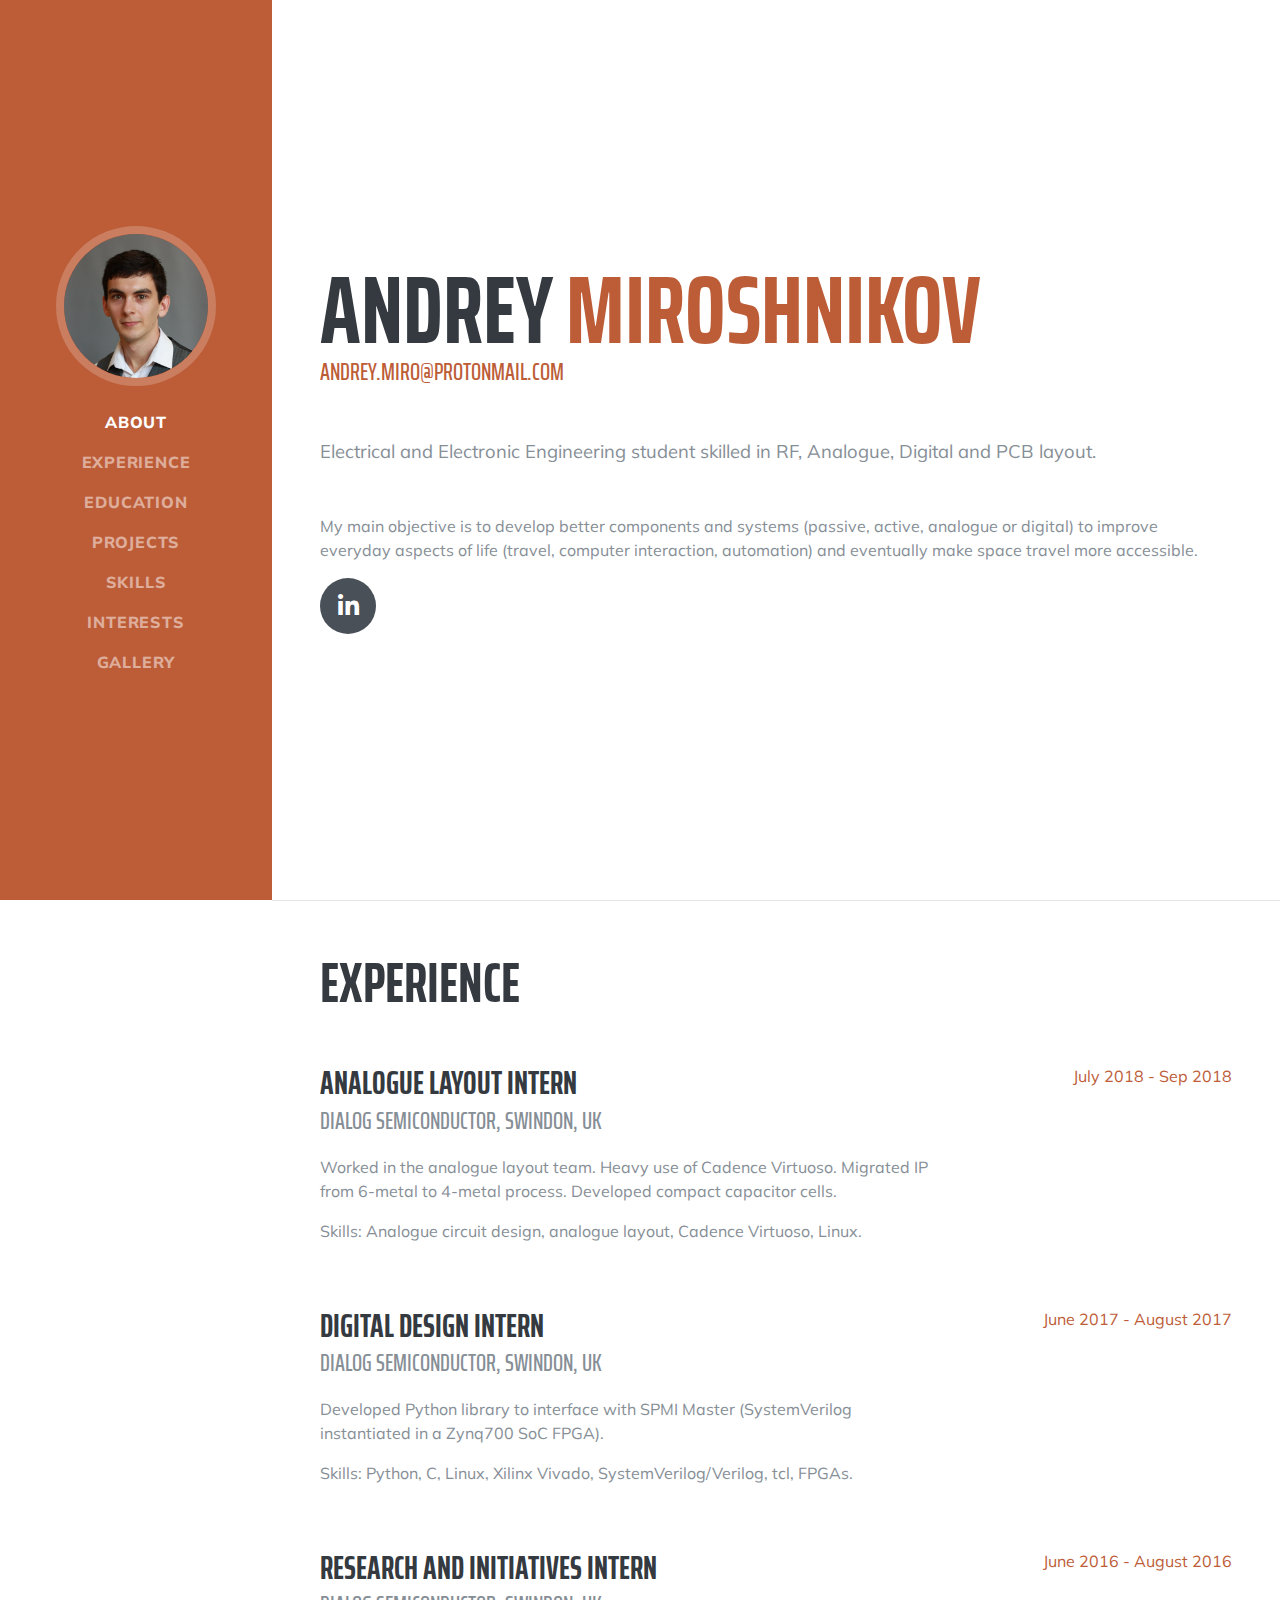
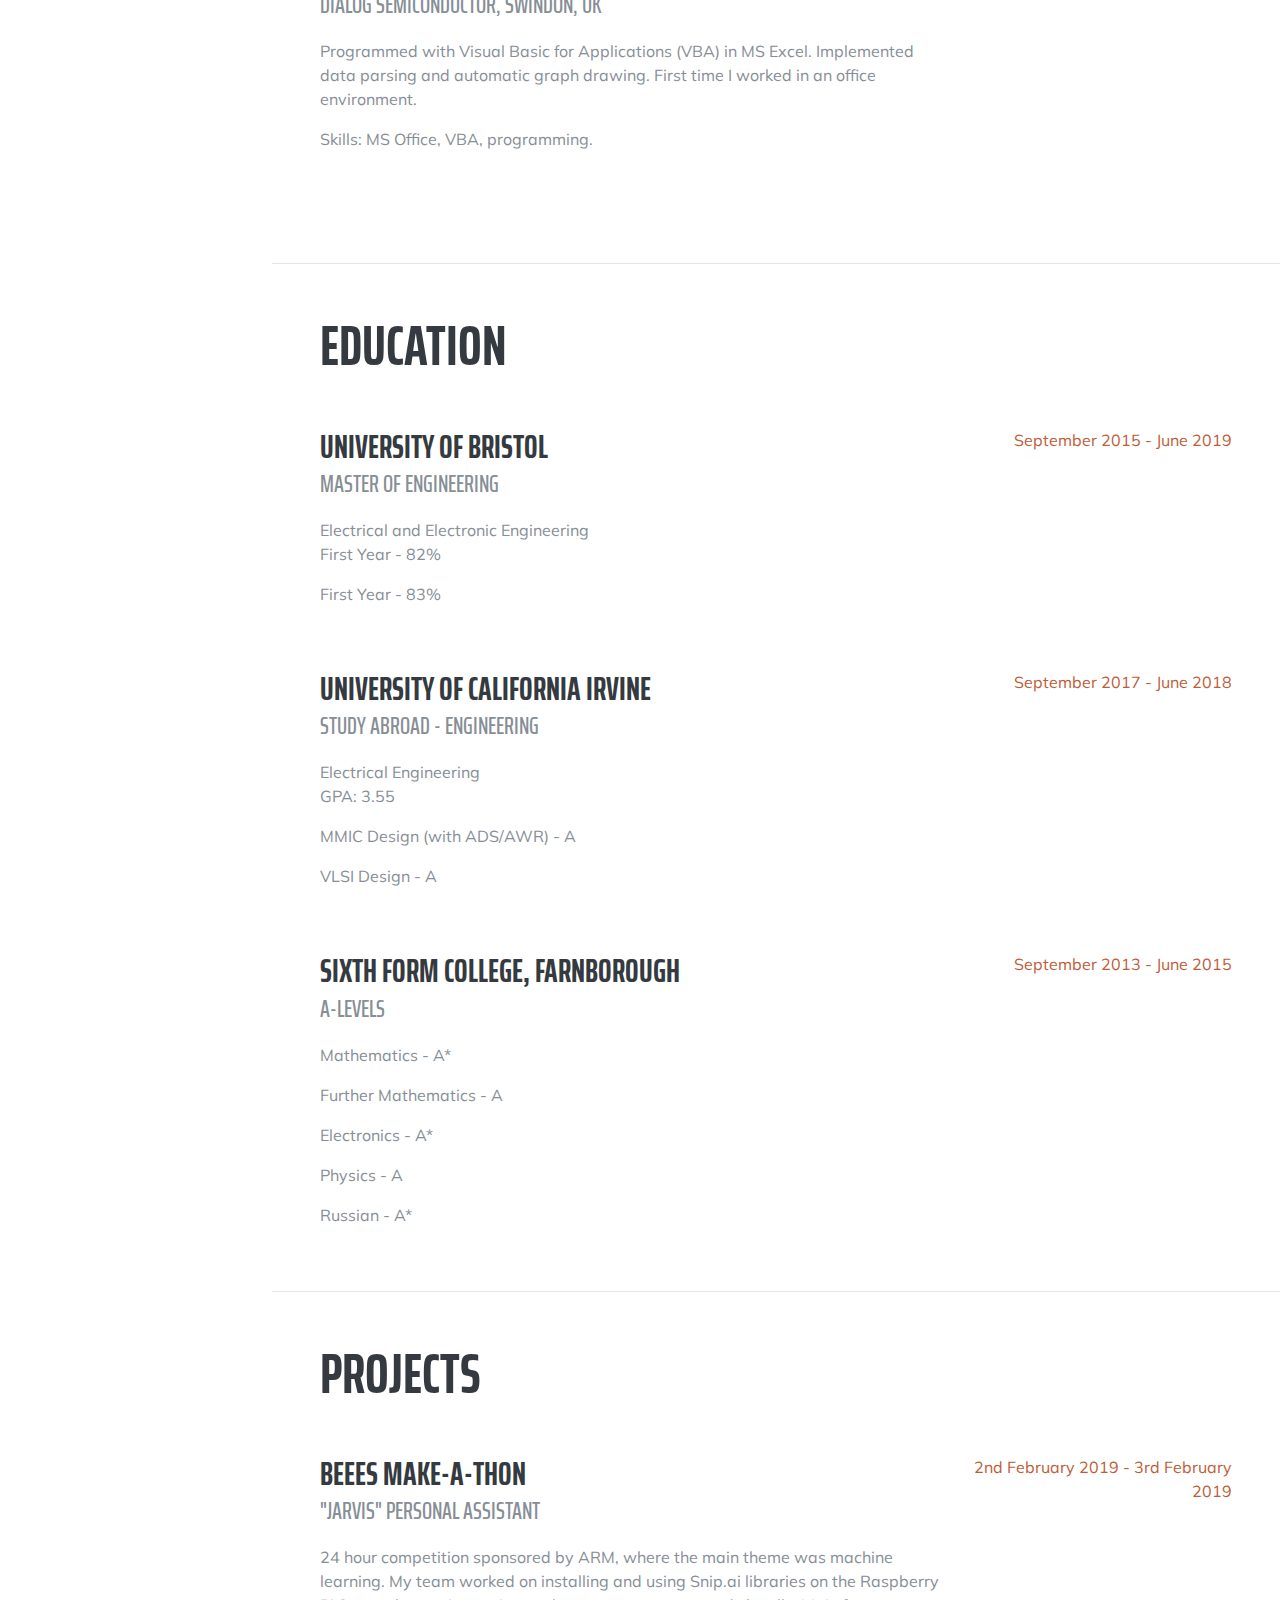
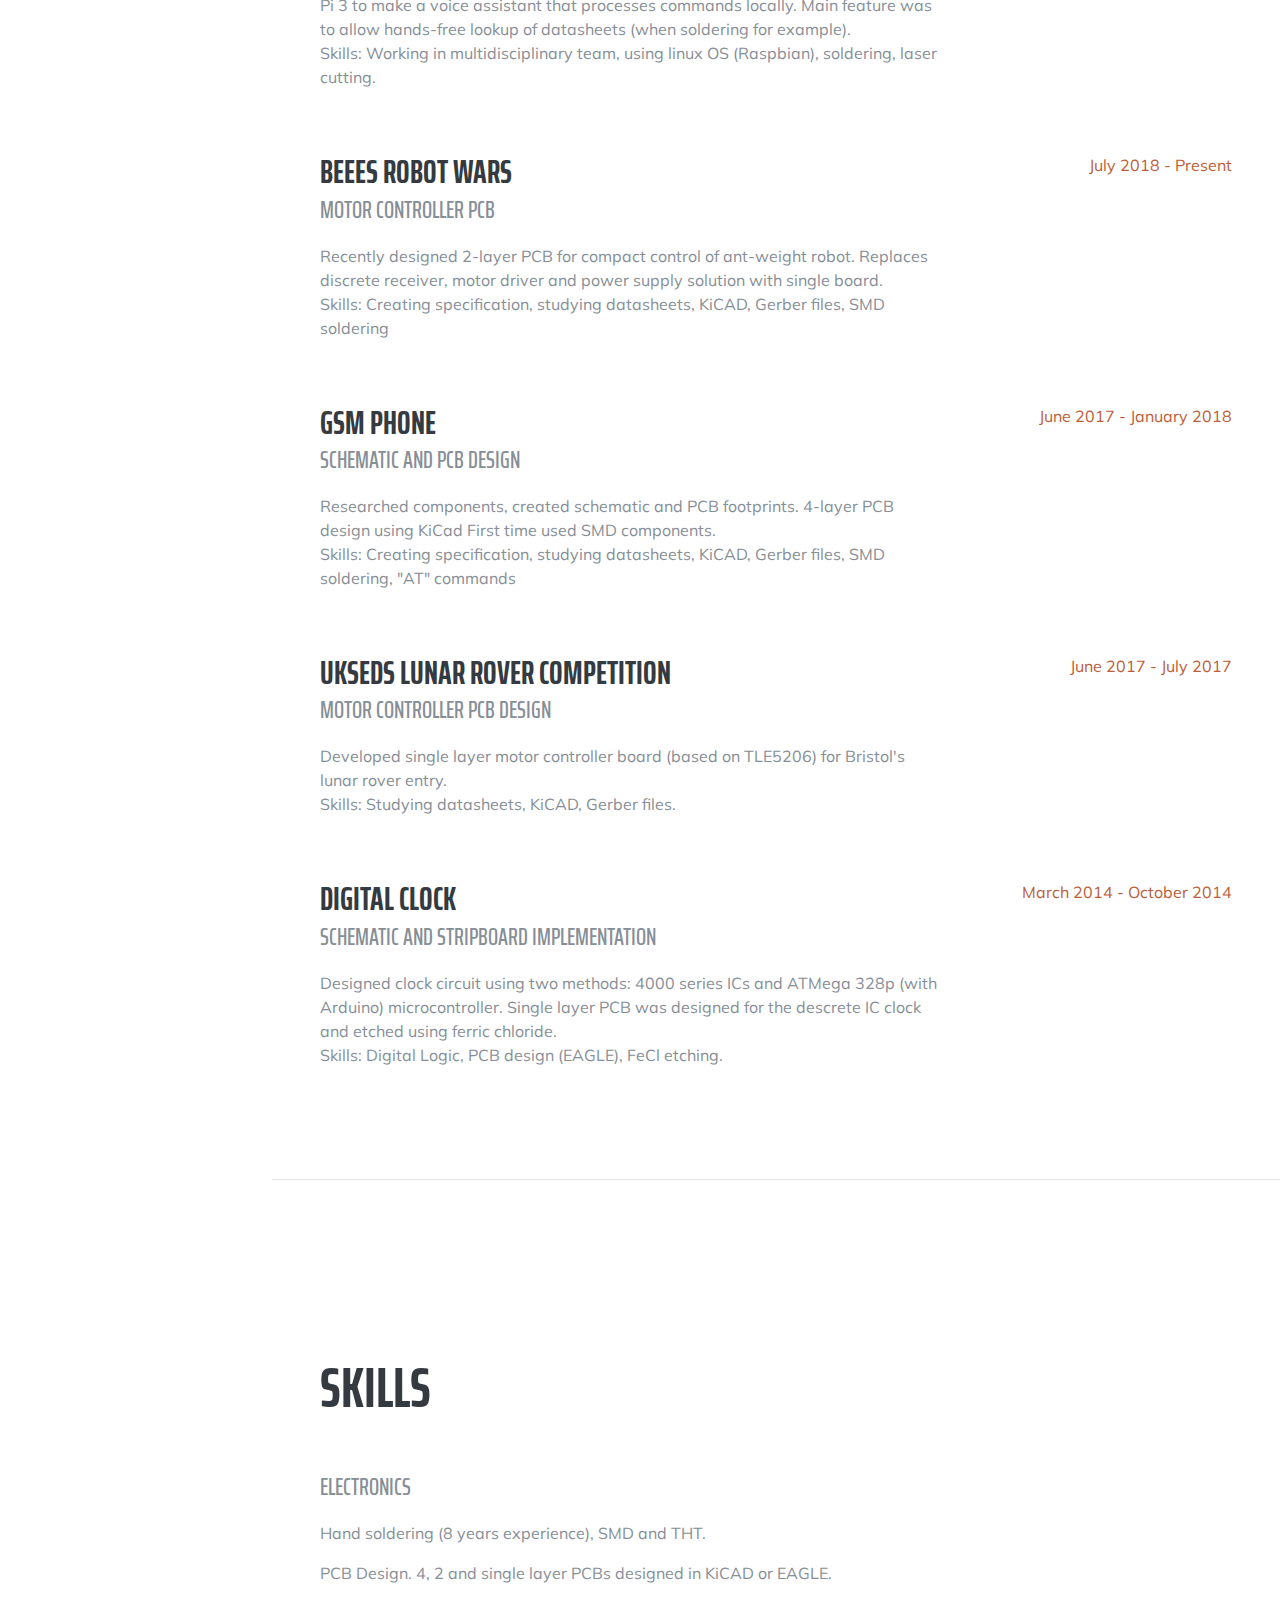
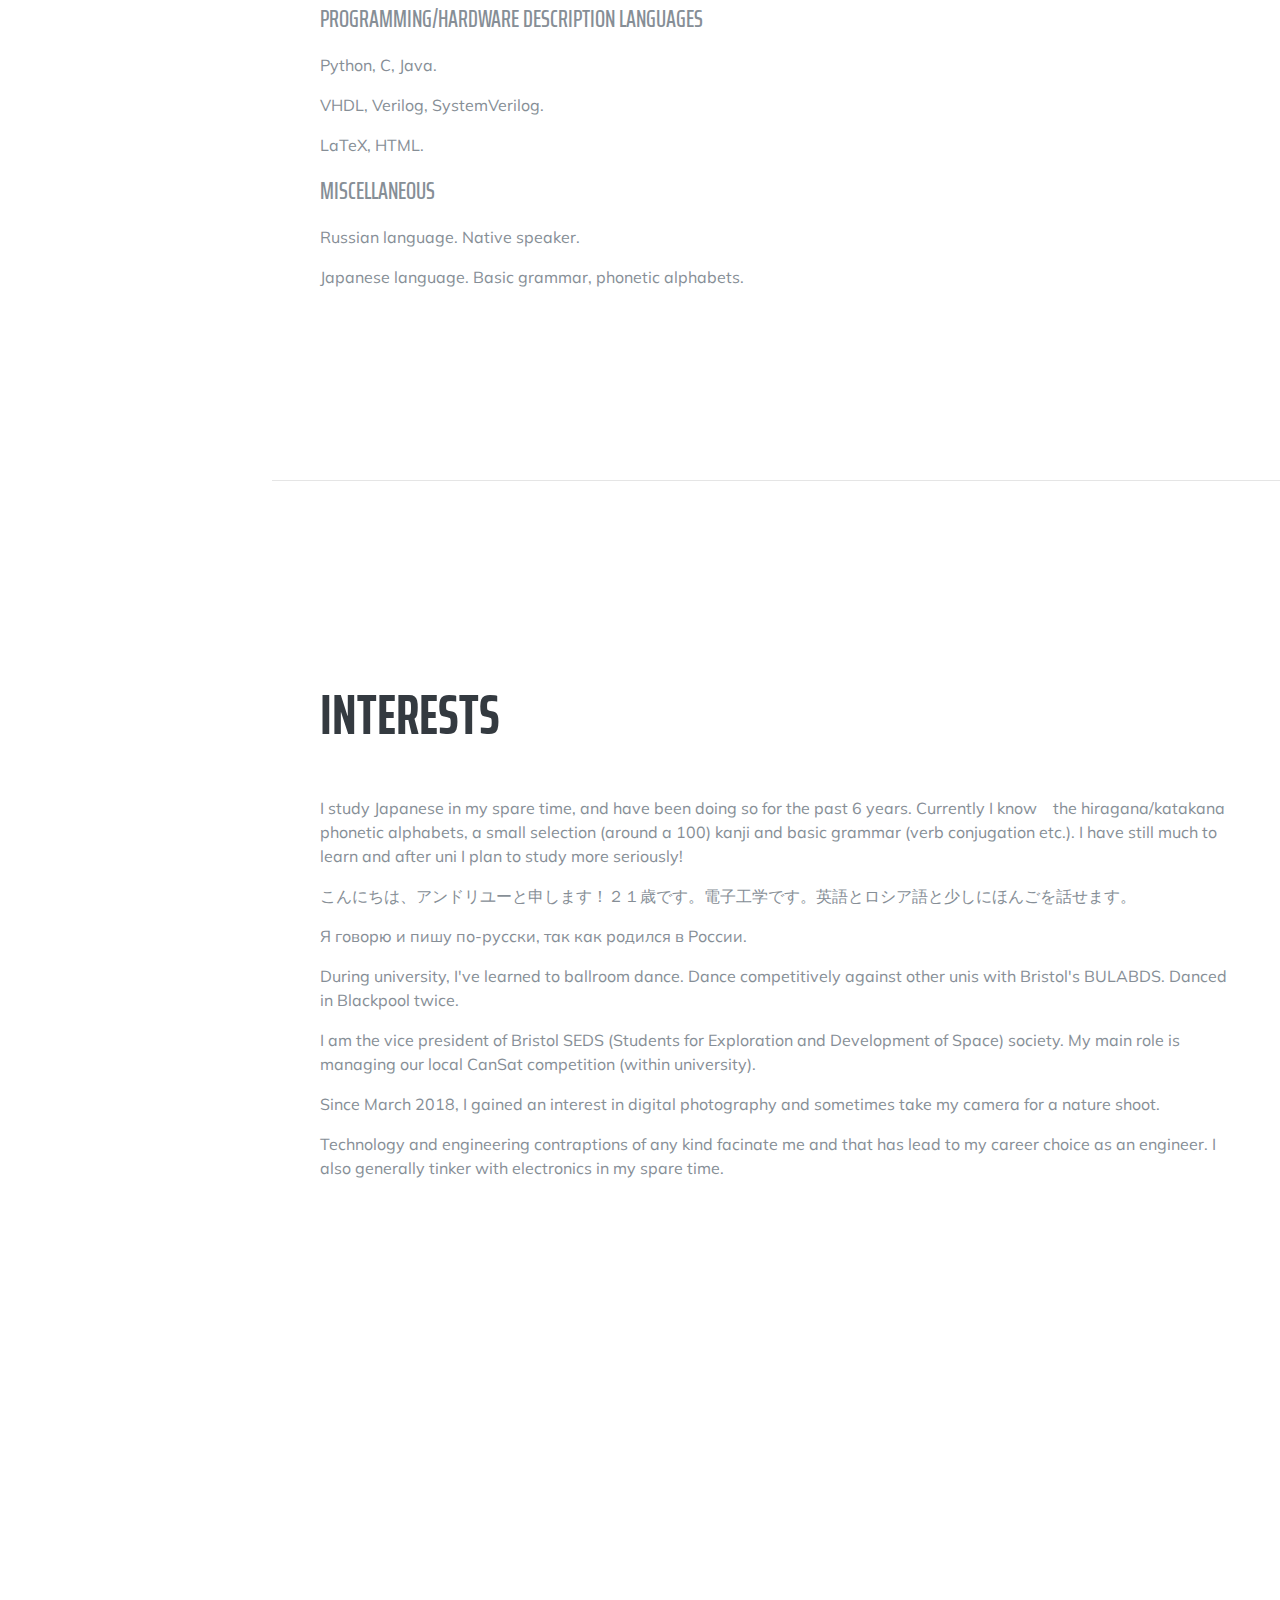
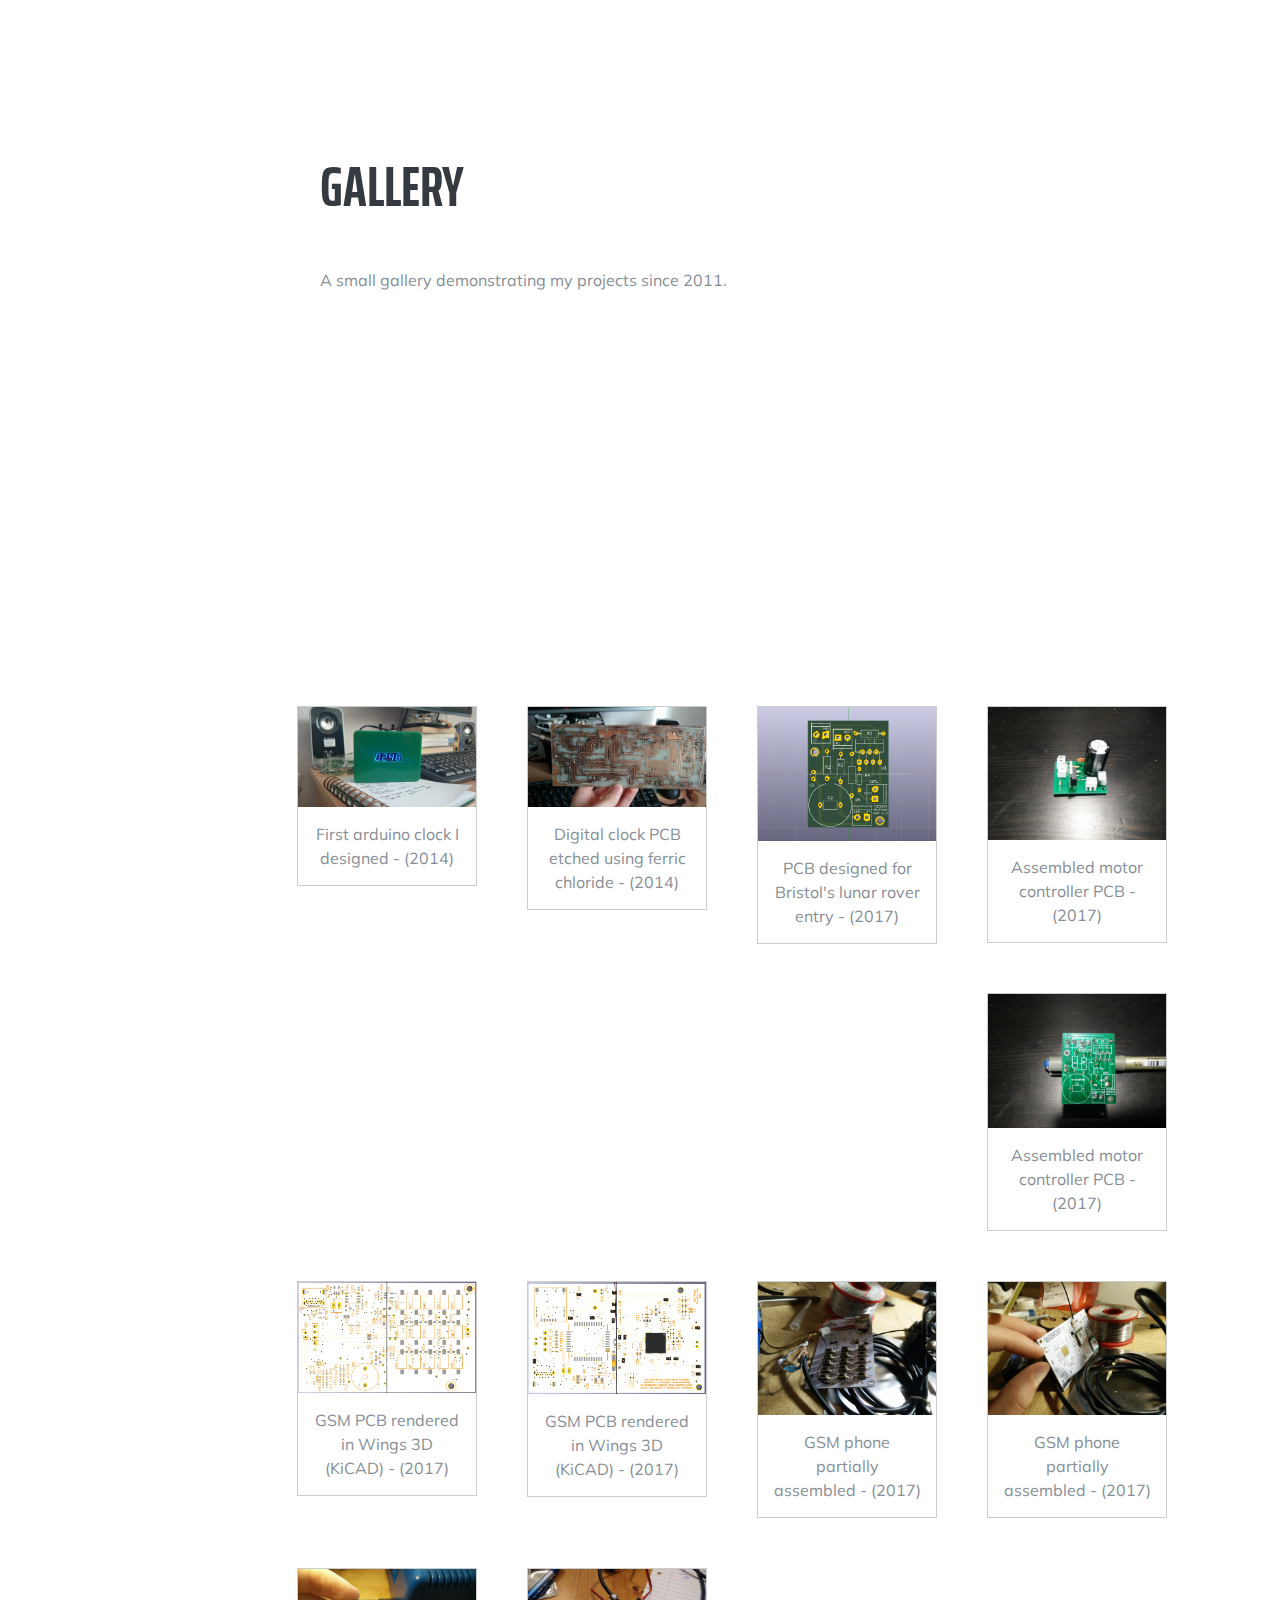
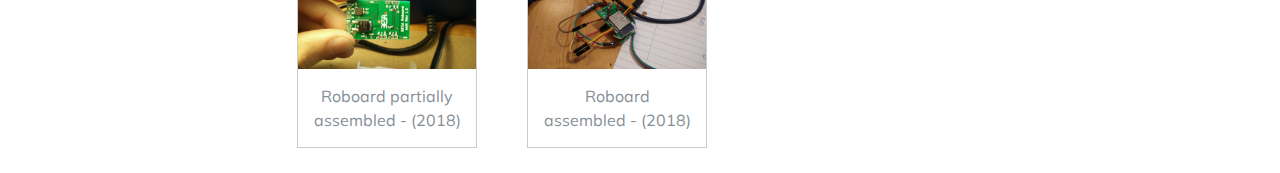
==== commit 3a3aa2dc: "Update index.html" ====
--- a/index.html
+++ b/index.html
@@ -301,7 +301,7 @@
         <h2 class="mb-5">Interests</h2>
         <p>I study Japanese in my spare time, and have been doing so for the past 6 years. Currently I know　the hiragana/katakana phonetic alphabets, a small selection (around a 100) kanji and basic grammar (verb conjugation etc.). I have still much to learn and after uni I plan to study more seriously!</p>
 		<p>こんにちは、アンドリユーと申します！２１歳です。電子工学です。英語とロシア語と少しにほんごを話せます。</p>
-		<p>К тому же, я умею говорить и писать на русском языке так как родился в россии.</p>
+		<p>Я говорю и пишу по-русски, так как родился в России.</p>
 		<p>During university, I've learned to ballroom dance. Dance competitively against other unis with Bristol's BULABDS. Danced in Blackpool twice.</p>
         <p>I am the vice president of Bristol SEDS (Students for Exploration and Development of Space) society. My main role is managing our local CanSat competition (within university).</p>
 		<p>Since March 2018, I gained an interest in digital photography and sometimes take my camera for a nature shoot.</p>
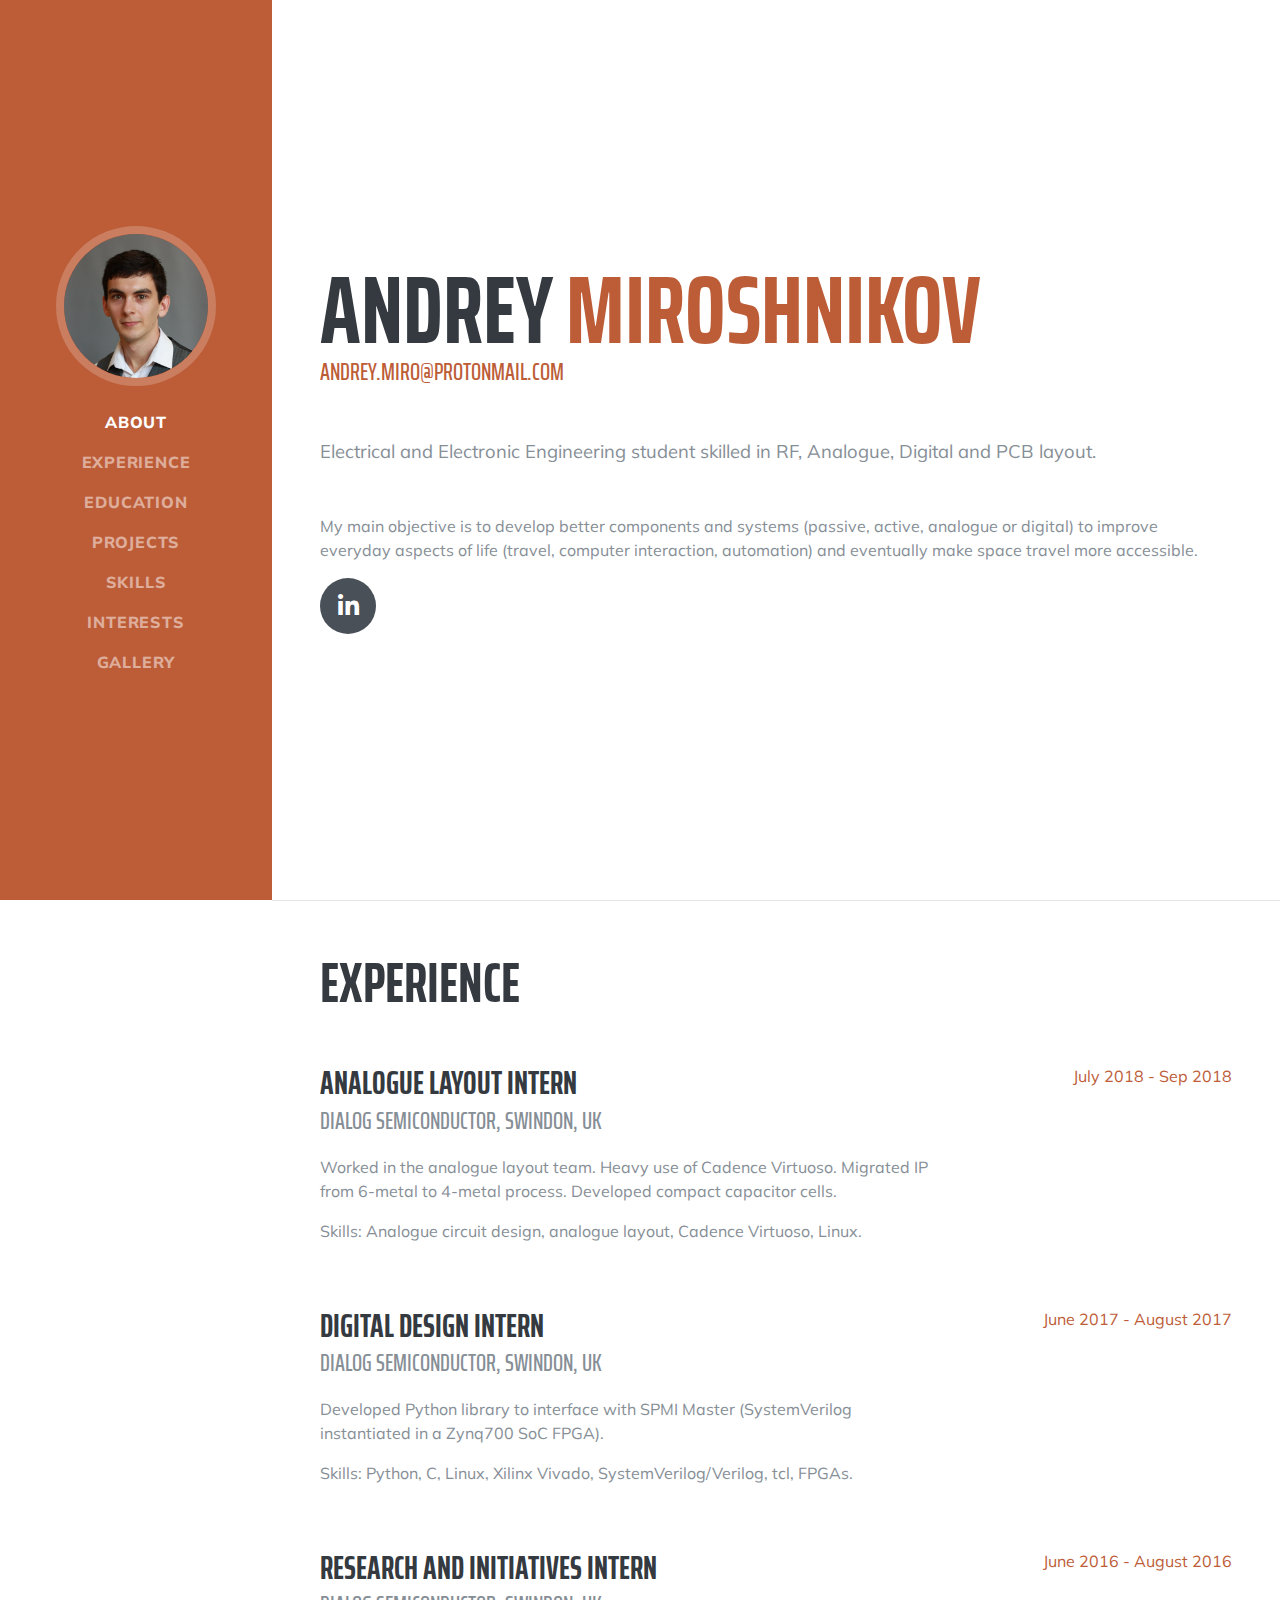
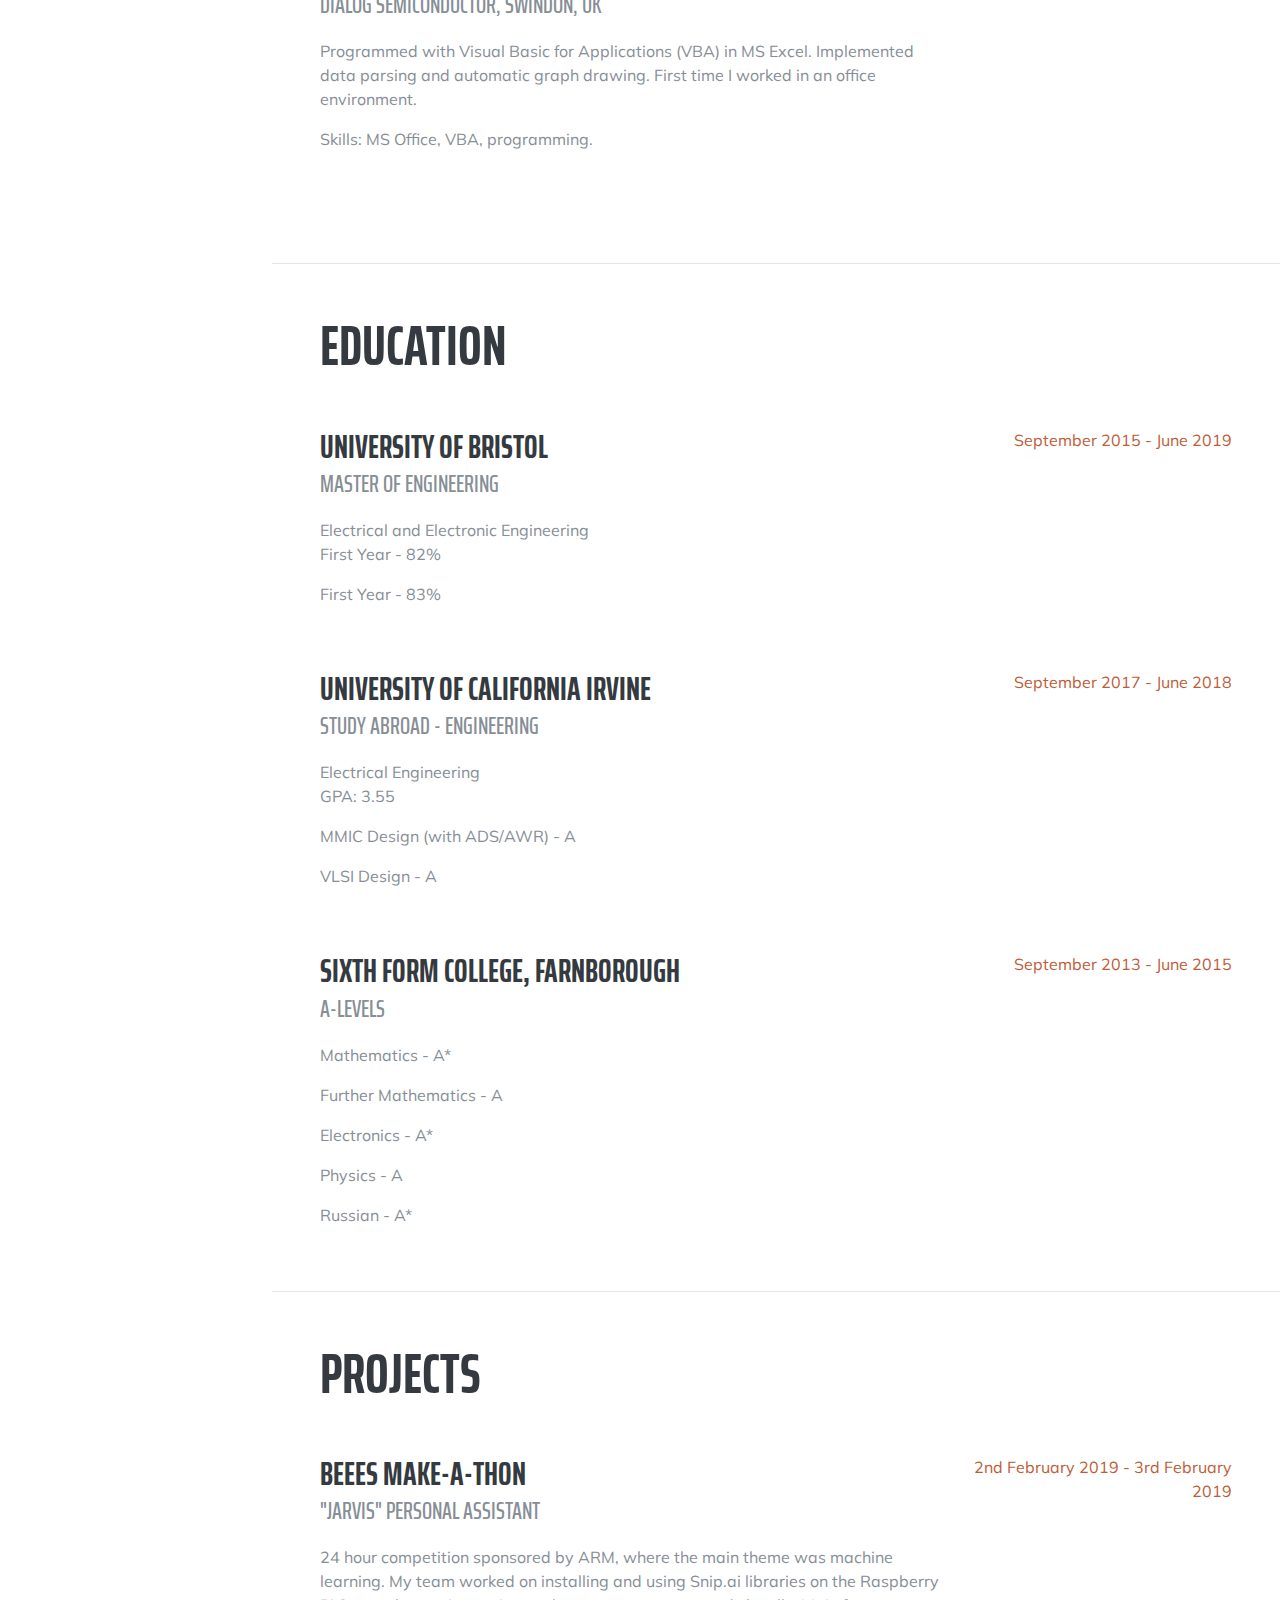
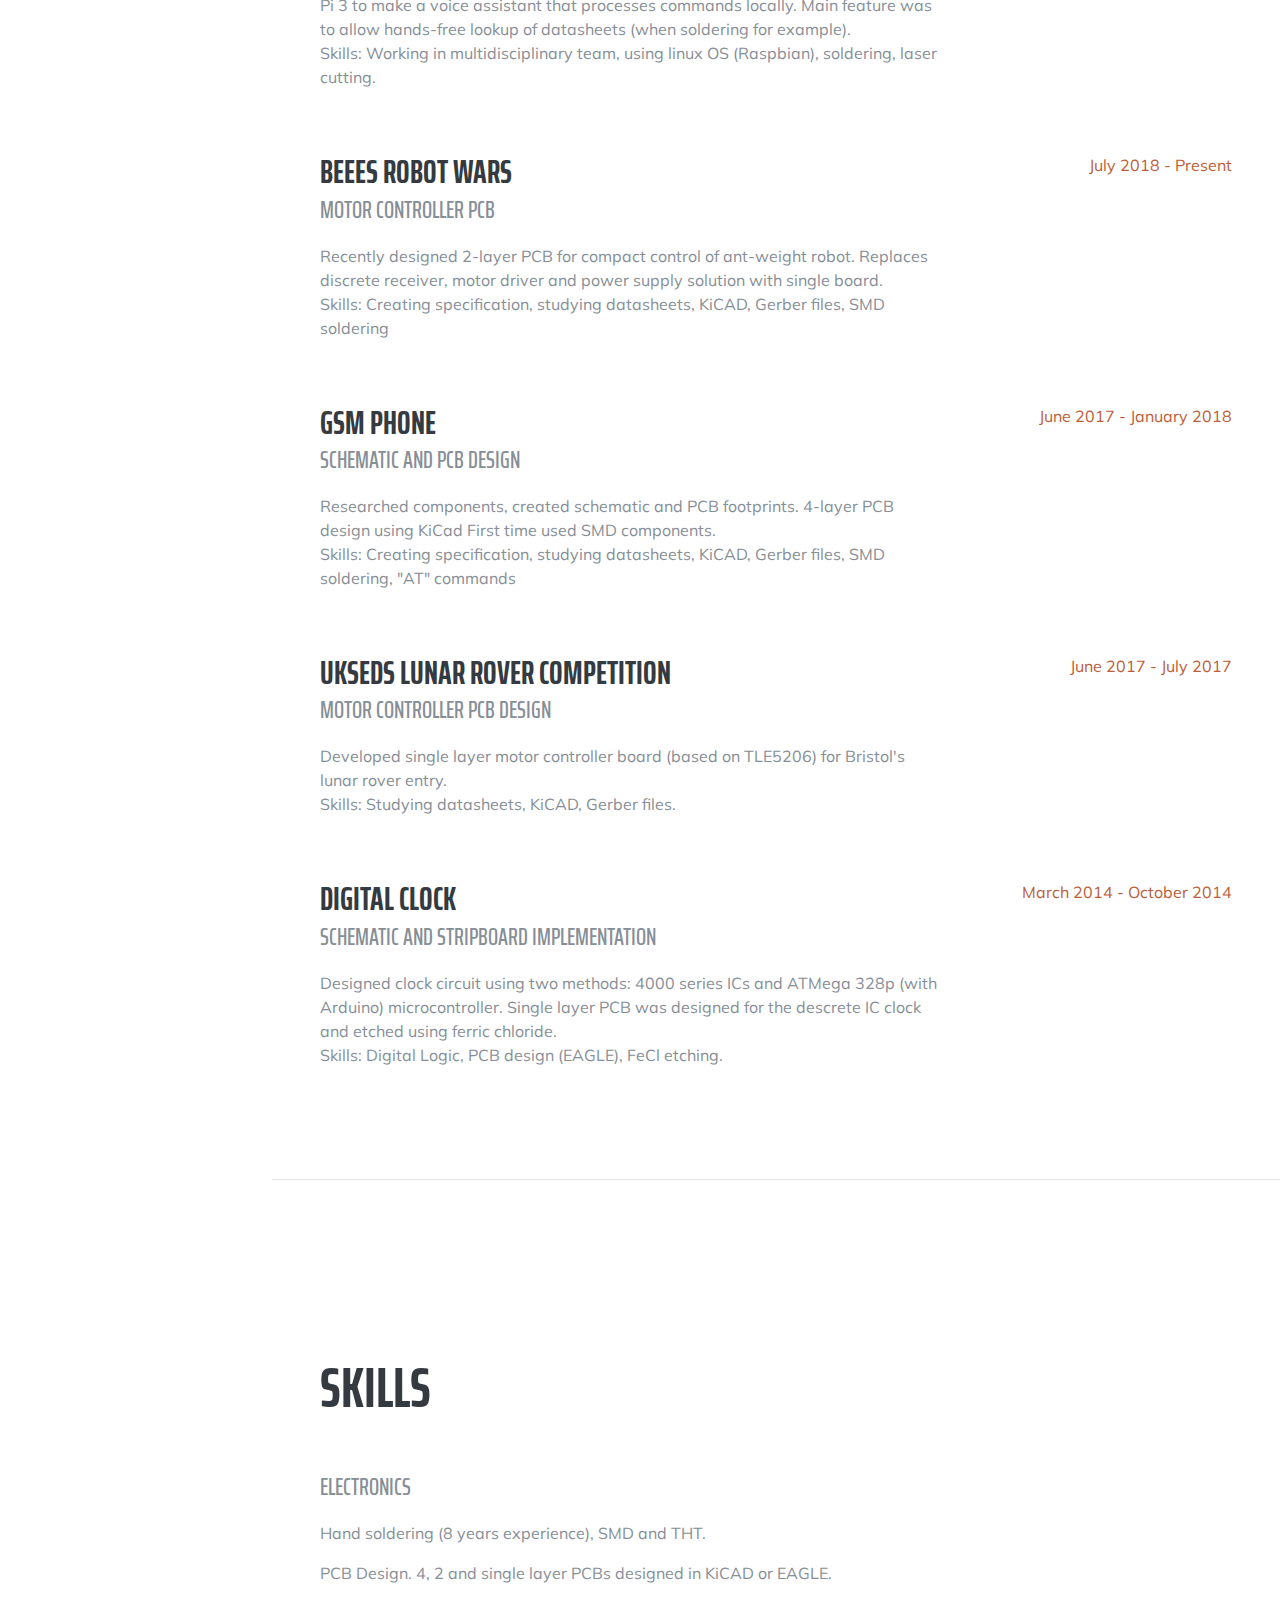
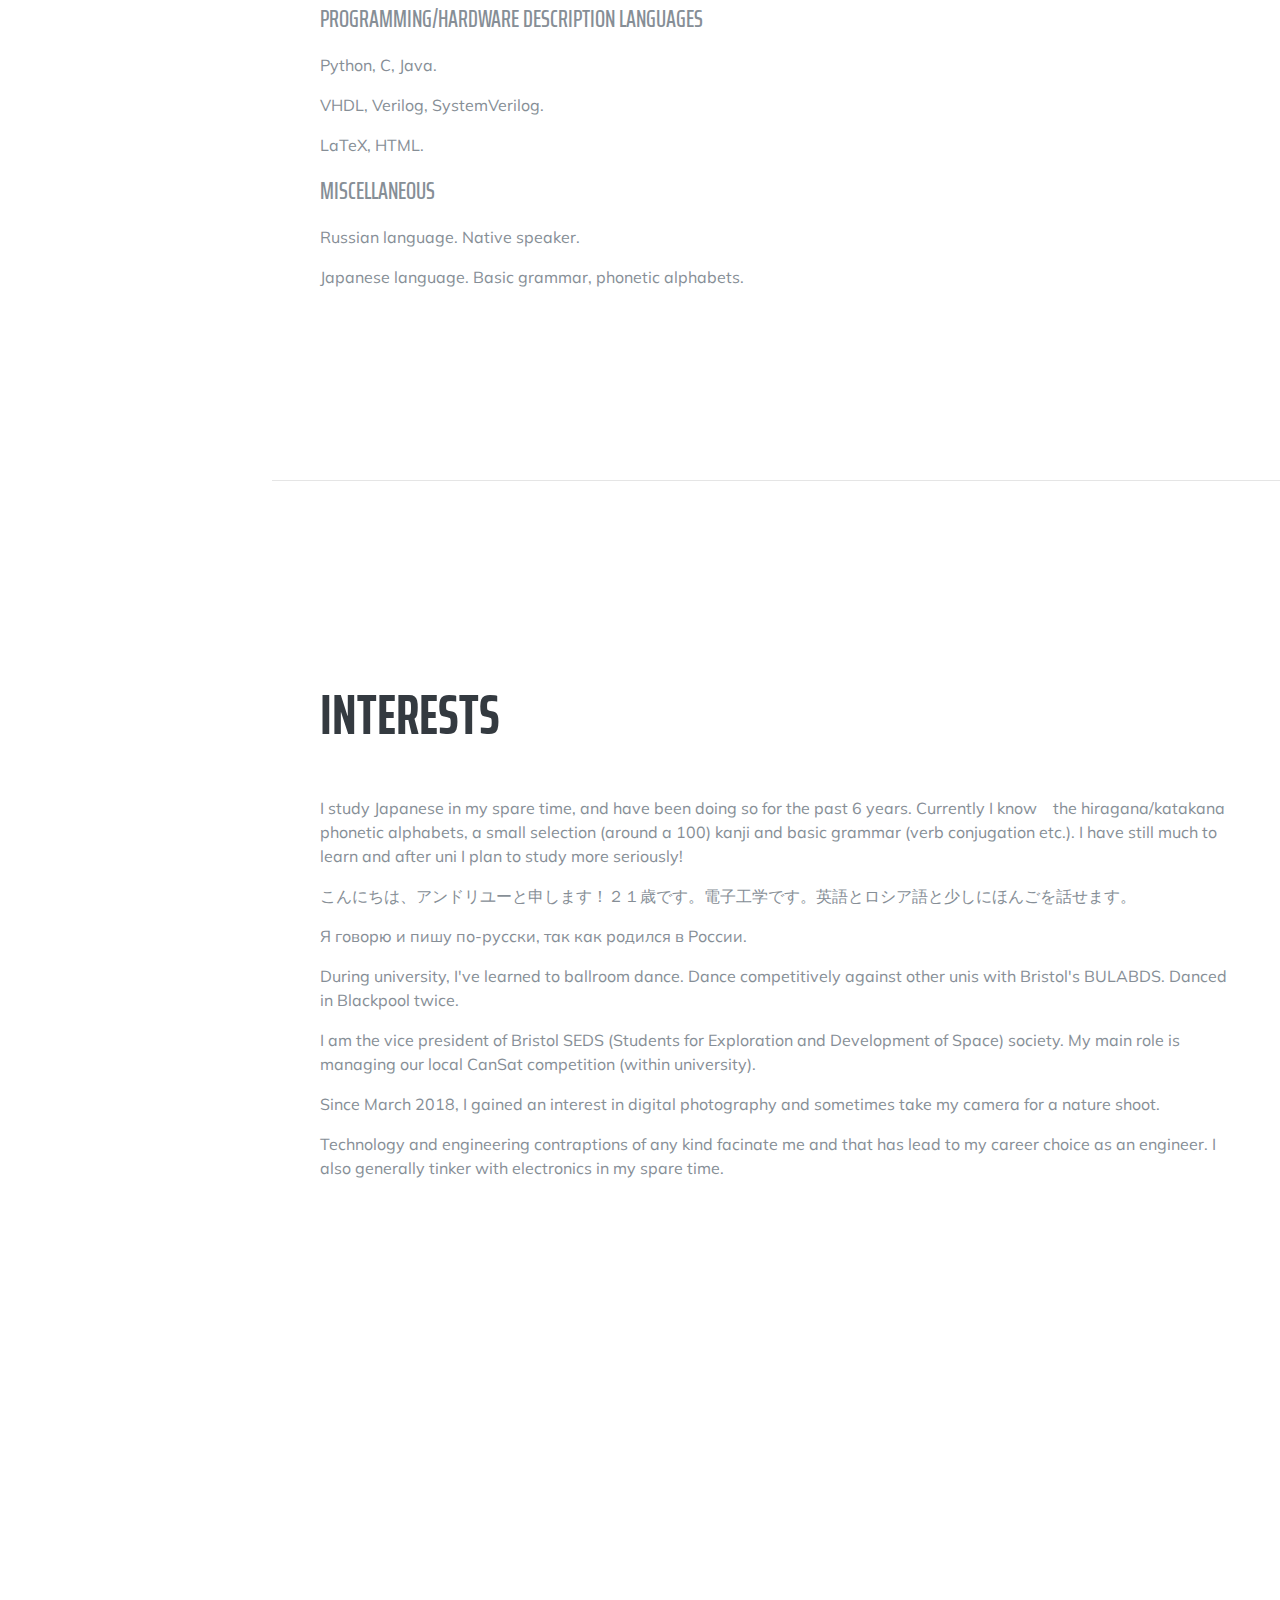
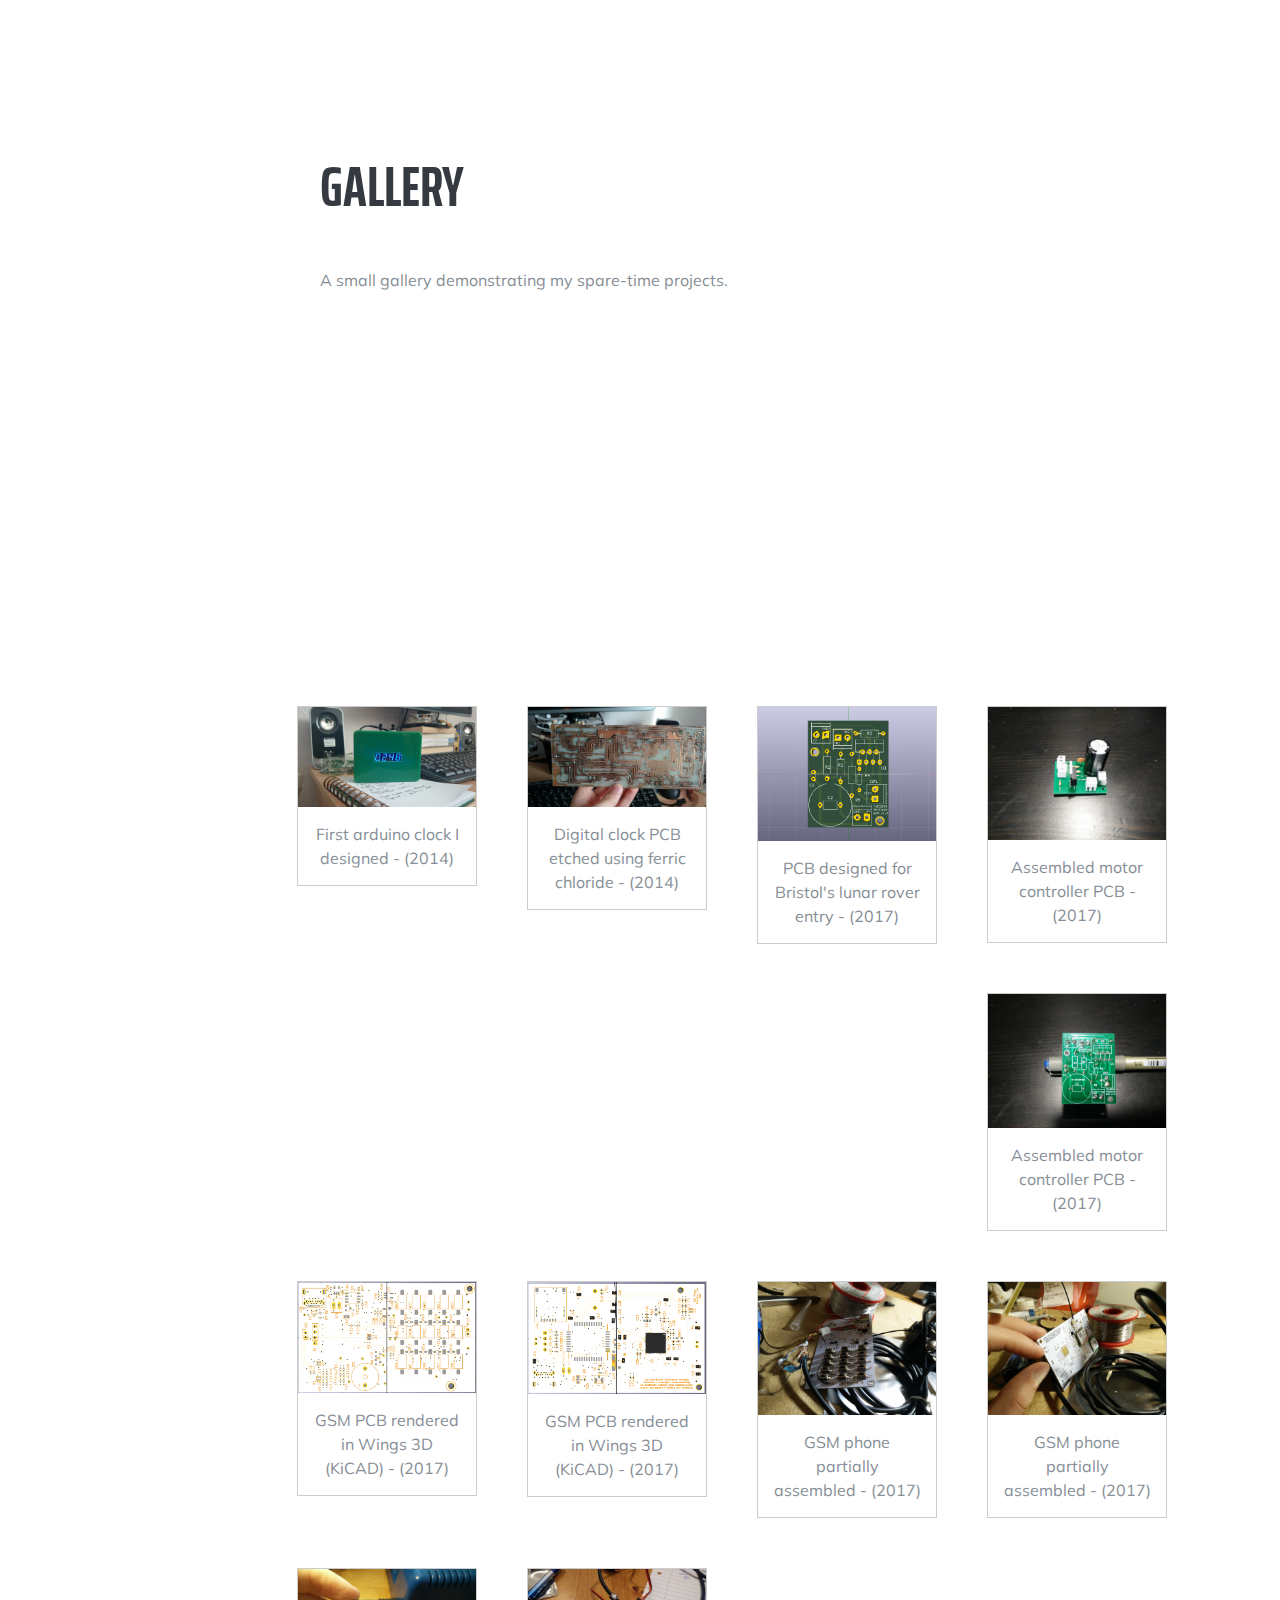
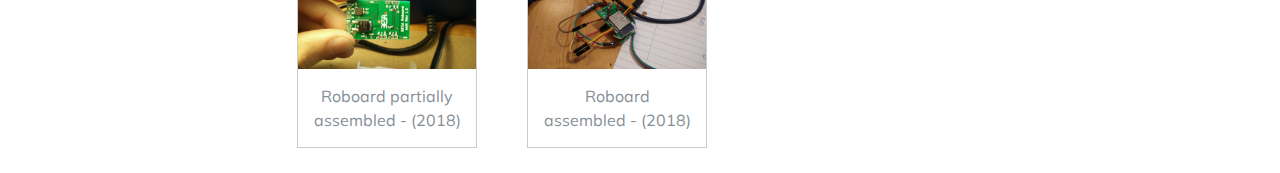
==== commit 796f0128: "Update index.html" ====
--- a/index.html
+++ b/index.html
@@ -312,7 +312,7 @@
 	<section class="resume-section p-3 p-lg-5 d-flex align-items-center" id="gallery">
       <div class="w-100">
         <h2 class="mb-5">Gallery</h2>
-        <p>A small gallery demonstrating my projects since 2011.</p>
+        <p>A small gallery demonstrating my spare-time projects.</p>
       </div>
     </section>
 	
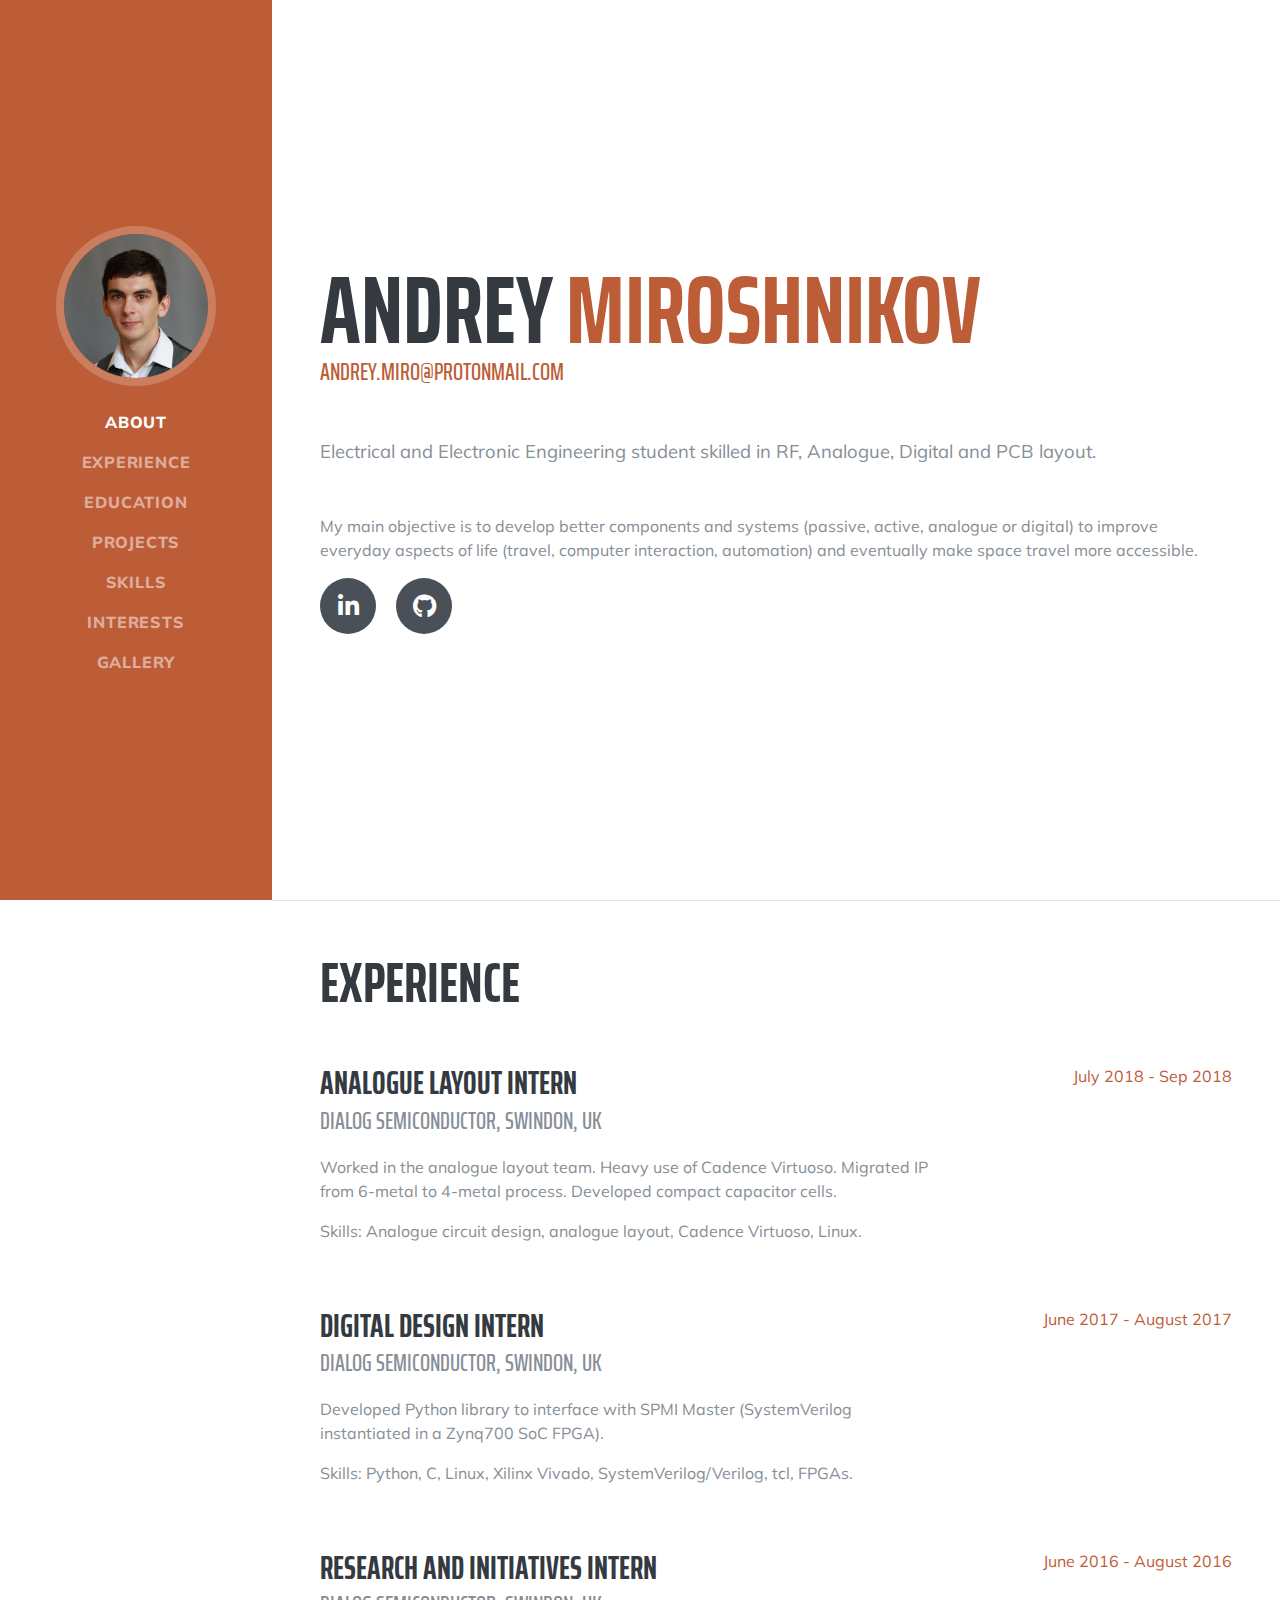
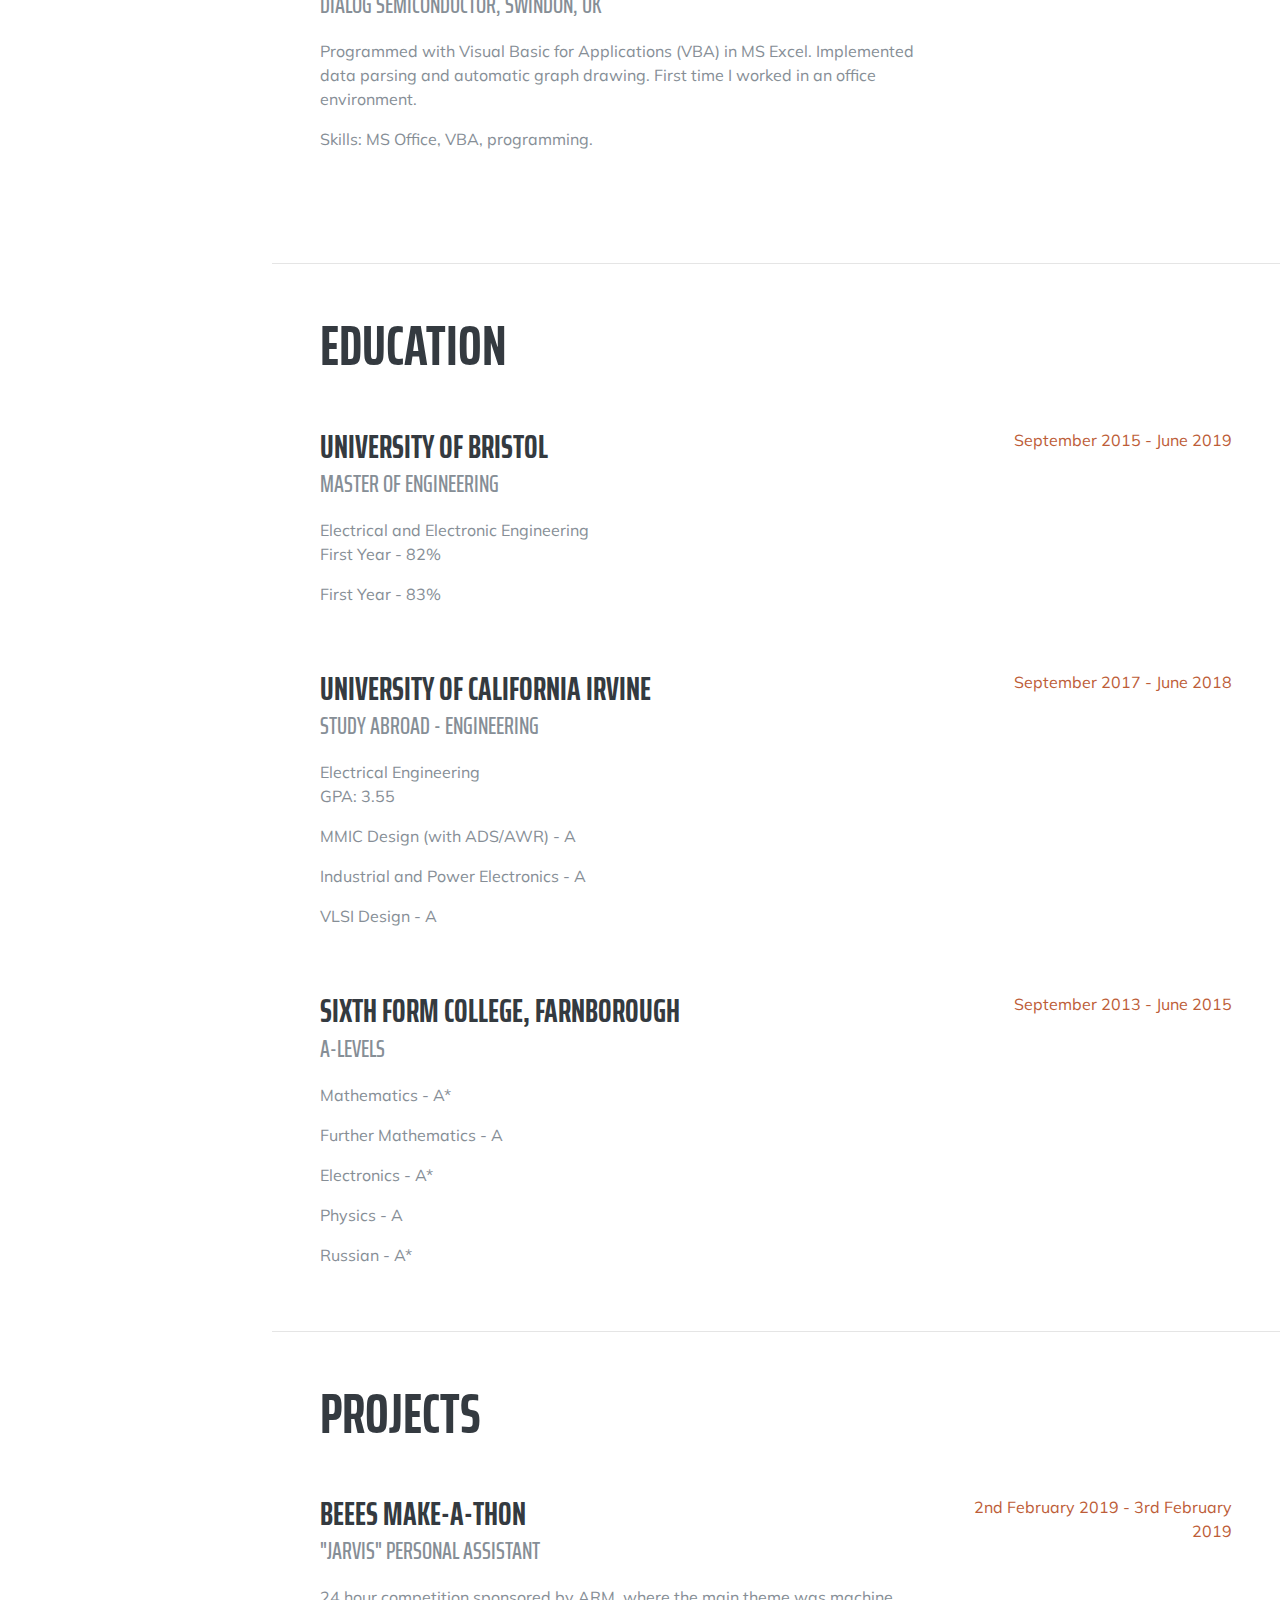
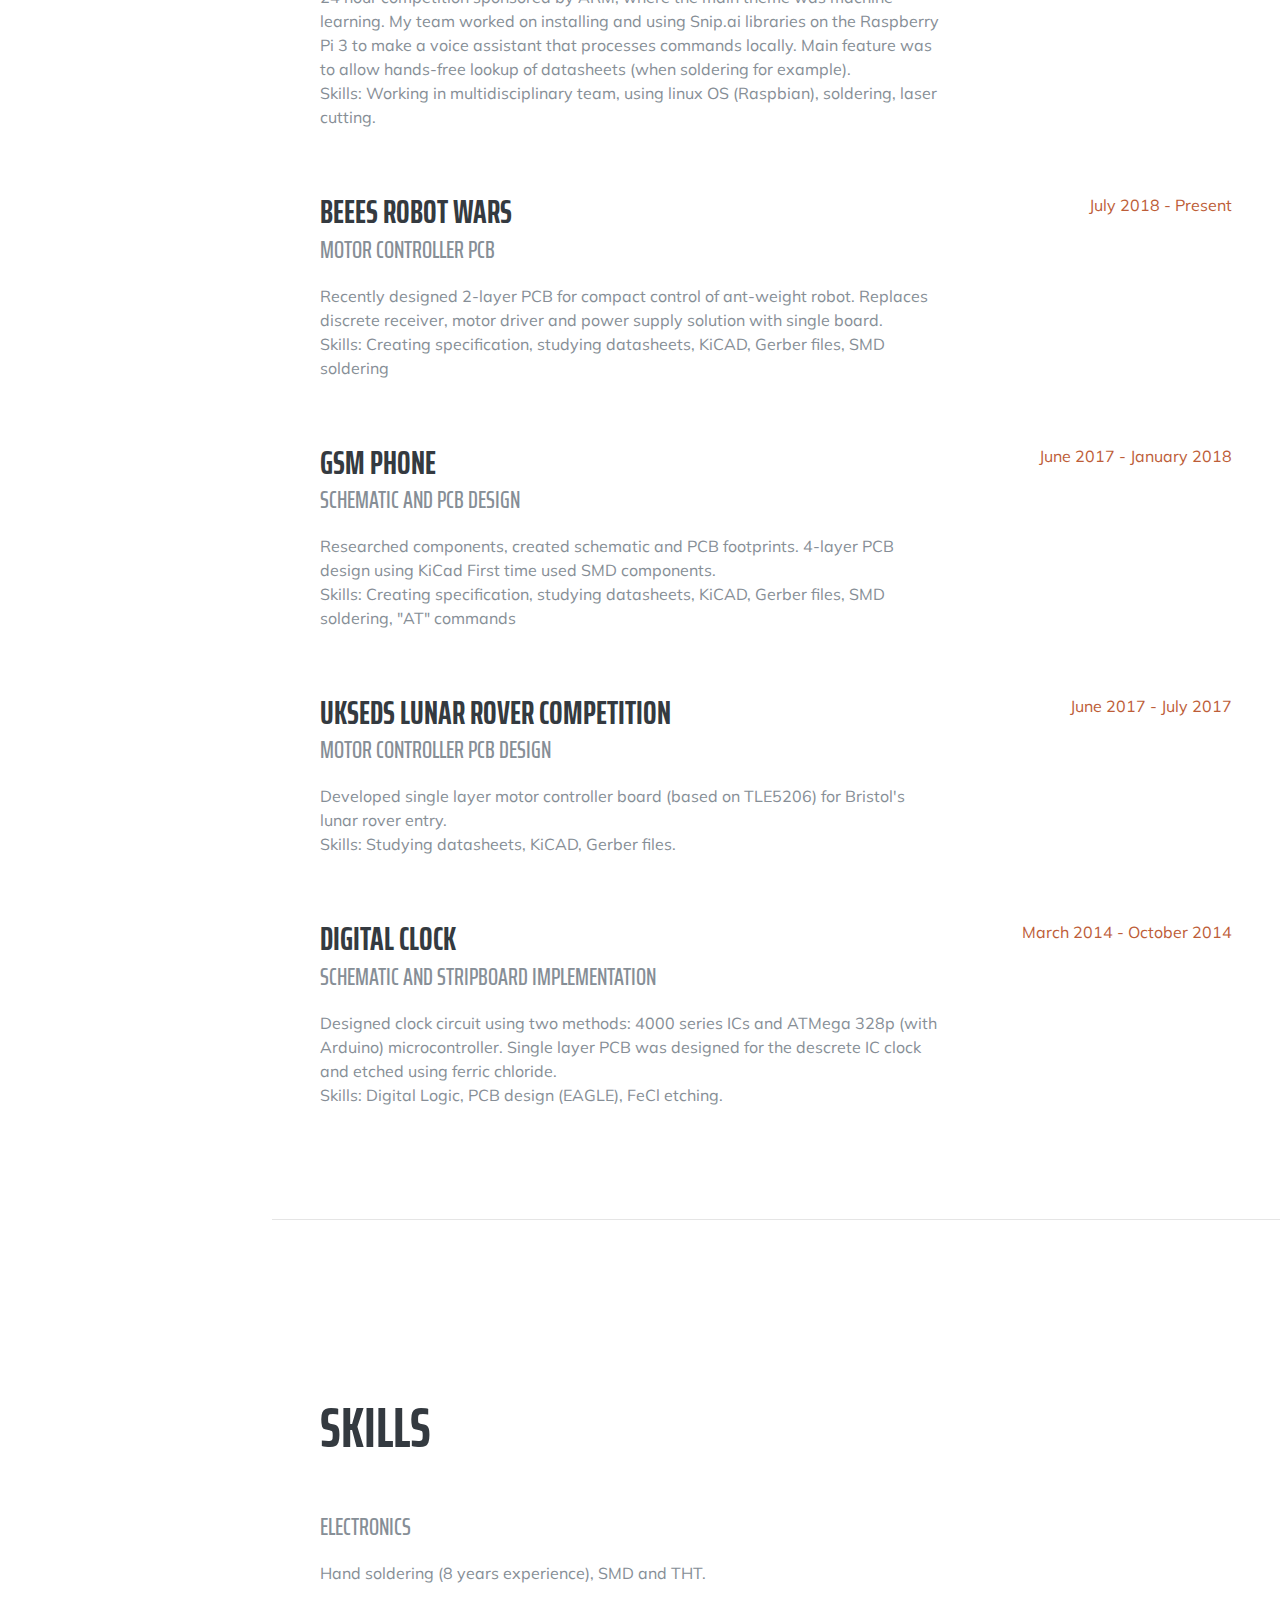
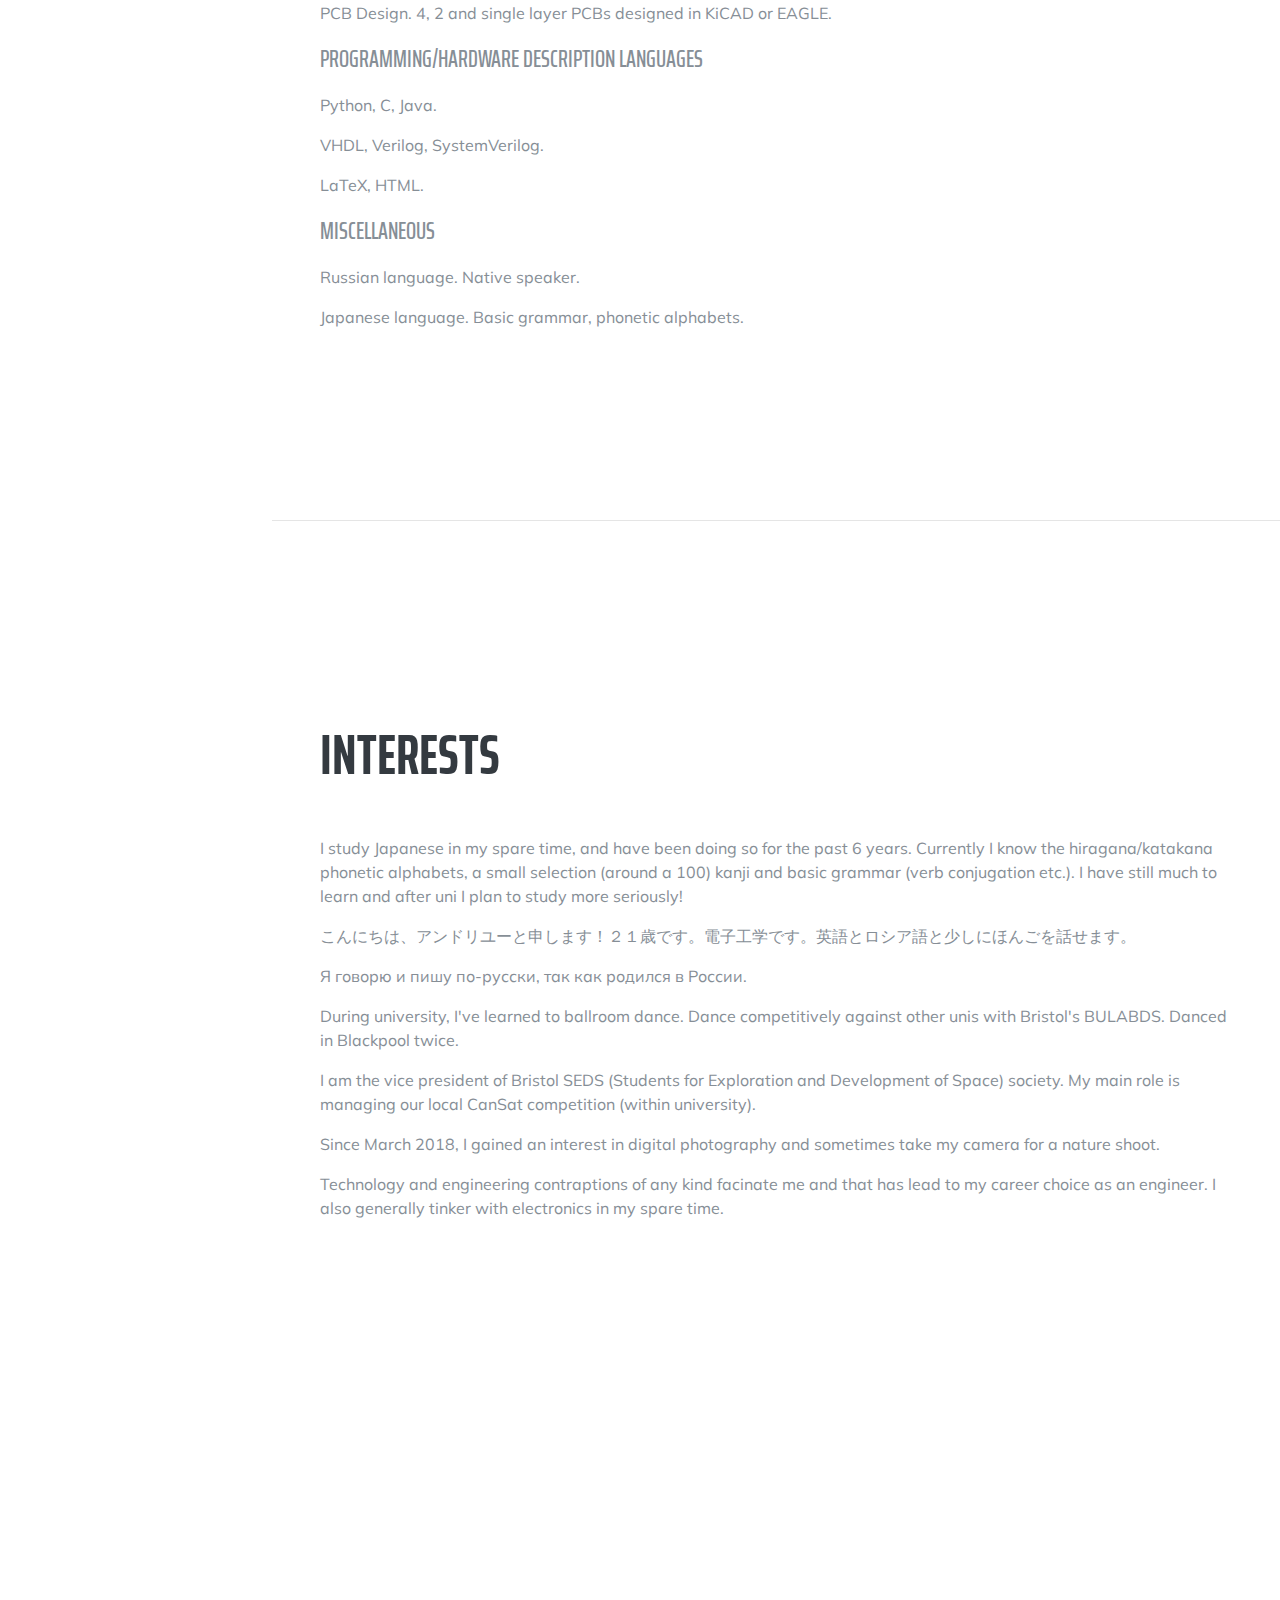
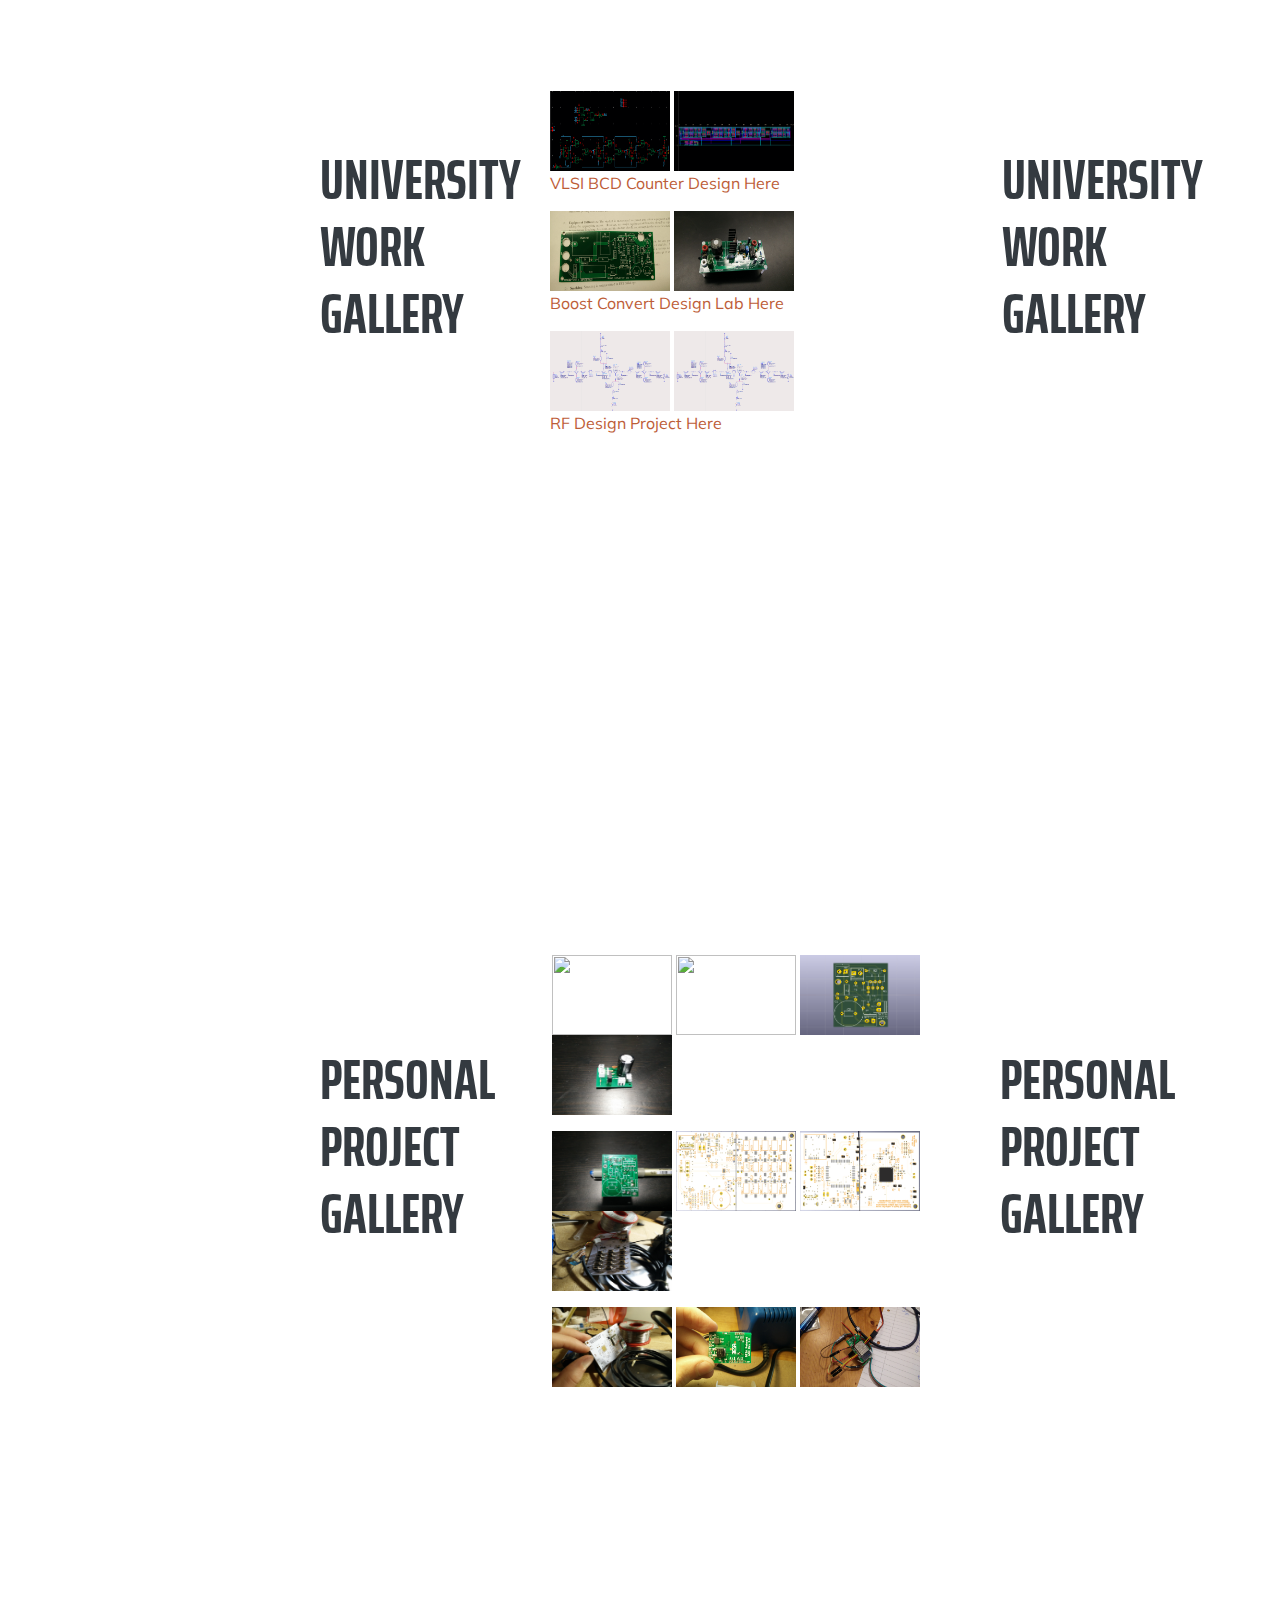
==== commit 7a9ae43a: "Updated with new gallery lightbox and links to report pdfs." ====
--- a/index.html
+++ b/index.html
@@ -20,29 +20,9 @@
 
   <!-- Custom styles for this template -->
   <link href="css/resume.min.css" rel="stylesheet">
-  <!-- Style for image gallery -->
-  <style>
-  div.gallery {
-    margin: 25px;
-    border: 1px solid #ccc;
-    float: left;
-    width: 180px;
-  }
-  
-  div.gallery:hover {
-    border: 1px solid #777;
-  }
-  
-  div.gallery img {
-    width: 100%;
-    height: auto;
-  }
-  
-  div.desc {
-    padding: 15px;
-    text-align: center;
-  }
-  </style>
+  
+  <link href="css/lightbox.css" rel="stylesheet">
+  
   
 </head>
 
@@ -101,11 +81,9 @@
           <a href="https://www.linkedin.com/in/aamiro/">
             <i class="fab fa-linkedin-in"></i>
           </a>
-		  <!--
-          <a href="#">
+          <a href="https://github.com/AMiro1155">
             <i class="fab fa-github"></i>
           </a>
-		  -->
         </div>
       </div>
     </section>
@@ -182,6 +160,7 @@
             <div>Electrical Engineering</div>
             <p>GPA: 3.55</p>
 			<p>MMIC Design (with ADS/AWR) - A</p>
+			<p>Industrial and Power Electronics - A</p>
 			<p>VLSI Design - A</p>
           </div>
           <div class="resume-date text-md-right">
@@ -299,7 +278,7 @@
     <section class="resume-section p-3 p-lg-5 d-flex align-items-center" id="interests">
       <div class="w-100">
         <h2 class="mb-5">Interests</h2>
-        <p>I study Japanese in my spare time, and have been doing so for the past 6 years. Currently I know　the hiragana/katakana phonetic alphabets, a small selection (around a 100) kanji and basic grammar (verb conjugation etc.). I have still much to learn and after uni I plan to study more seriously!</p>
+        <p>I study Japanese in my spare time, and have been doing so for the past 6 years. Currently I know the hiragana/katakana phonetic alphabets, a small selection (around a 100) kanji and basic grammar (verb conjugation etc.). I have still much to learn and after uni I plan to study more seriously!</p>
 		<p>こんにちは、アンドリユーと申します！２１歳です。電子工学です。英語とロシア語と少しにほんごを話せます。</p>
 		<p>Я говорю и пишу по-русски, так как родился в России.</p>
 		<p>During university, I've learned to ballroom dance. Dance competitively against other unis with Bristol's BULABDS. Danced in Blackpool twice.</p>
@@ -310,92 +289,65 @@
     </section>
 	
 	<section class="resume-section p-3 p-lg-5 d-flex align-items-center" id="gallery">
-      <div class="w-100">
-        <h2 class="mb-5">Gallery</h2>
-        <p>A small gallery demonstrating my spare-time projects.</p>
-      </div>
-    </section>
-	
-	<div class="gallery">
-      <a target="_blank" href="img/projects/arduino_clock1.JPG">
-         <img src="img/projects/arduino_clock1.JPG" alt="Arduino Clock" width="600" height="400">
-      </a>
-      <div class="desc">First arduino clock I designed - (2014)</div>
+	<h2 class="mb-5">University Work Gallery</h2>
+	<div class="w-100">
+	  <a class="example-image-link" href="img/uni_work/BCD_COunt.png" data-lightbox="uni_work" data-title="BCD counter schematic - (2017)">
+	  <img src="img/uni_work/BCD_COunt.png" width="120" height="80" /></a>
+      <a class="example-image-link" href="img/uni_work/BCD_lay_full.png" data-lightbox="uni_work" data-title="BCD counter layout drawn with Cadence Virtuoso - (2017)">
+	  <img src="img/uni_work/BCD_lay_full.png" width="120" height="80" /></a>
+	  <p><a href="pdf/VLSI_proj4.pdf">VLSI BCD Counter Design Here</a></p>
+	  
+      <a class="example-image-link" href="img/uni_work/uci_boost_bottom.jpg" data-lightbox="uni_work" data-title="Boost converter design and build - (2018)">
+	  <img src="img/uni_work/uci_boost_bottom.jpg" width="120" height="80" /></a>
+	  <a class="example-image-link" href="img/uni_work/uci_boost_top.jpg" data-lightbox="uni_work" data-title="Boost converter design and build - (2018)">
+	  <img src="img/uni_work/uci_boost_top.jpg" width="120" height="80" /></a>
+	  <p><a href="pdf/pow_elec_lab3.pdf">Boost Convert Design Lab Here</a></p>
+	  
+	  <a class="example-image-link" href="img/uni_work/ads_real.PNG" data-lightbox="uni_work" data-title="RF amplifier designed in ADS - (2018)">
+	  <img src="img/uni_work/ads_real.PNG" width="120" height="80" /></a>
+	  <a class="example-image-link" href="img/uni_work/awr_real.PNG" data-lightbox="uni_work" data-title="RF amplifier designed in AWR - (2018)">
+	  <img src="img/uni_work/ads_real.PNG" width="120" height="80" /></a>
+	  <p><a href="pdf/project2.pdf">RF Design Project Here</a></p>
+	  
+
+	  <p></p>
+
     </div>
-	
-	<div class="gallery">
-      <a target="_blank" href="img/projects/ic_clock.JPG">
-         <img src="img/projects/ic_clock.JPG" alt="IC Clock" width="600" height="400">
-      </a>
-      <div class="desc">Digital clock PCB etched using ferric chloride - (2014)</div>
+	<p></p>
+	<h2 class="mb-5">University Work Gallery</h2>
+	</section>
+	
+	<section class="resume-section p-3 p-lg-5 d-flex align-items-center" id="gallery">
+	<h2 class="mb-5">Personal Project Gallery</h2>
+	<div class="w-100">
+      <a class="example-image-link" href="img/projects/arduino_clock1.jpg" data-lightbox="projects" data-title="First arduino clock I designed - (2014)">
+	  <img src="img/projects/arduino_clock1.jpg" width="120" height="80" /></a>
+	  <a class="example-image-link" href="img/projects/ic_clock.jpg" data-lightbox="projects" data-title="Digital clock PCB etched using ferric chloride - (2014)">
+	  <img src="img/projects/ic_clock.jpg" width="120" height="80" /></a>
+	  <a class="example-image-link" href="img/projects/TLE5206_front.png" data-lightbox="projects" data-title="PCB designed for Bristol's lunar rover entry - (2017)">
+	  <img src="img/projects/TLE5206_front.png" width="120" height="80" /></a>
+	  <a class="example-image-link" href="img/projects/TLE_front.jpg" data-lightbox="projects" data-title="Assembled motor controller PCB - (2017)">
+	  <img src="img/projects/TLE_front.jpg" width="120" height="80" /></a>
+	  <p></p>
+	  <a class="example-image-link" href="img/projects/TLE_back.jpg" data-lightbox="projects" data-title="Assembled motor controller PCB - (2017)">
+	  <img src="img/projects/TLE_back.jpg" width="120" height="80" /></a>
+	  <a class="example-image-link" href="img/projects/gsm_front.png" data-lightbox="projects" data-title="GSM PCB rendered in Wings 3D (KiCAD) - (2017)">
+	  <img src="img/projects/gsm_front.png" width="120" height="80" /></a>
+	  <a class="example-image-link" href="img/projects/gsm_back.png" data-lightbox="projects" data-title="GSM PCB rendered in Wings 3D (KiCAD) - (2017)">
+	  <img src="img/projects/gsm_back.png" width="120" height="80" /></a>
+	  <a class="example-image-link" href="img/projects/gsm_pcb_front.jpg" data-lightbox="projects" data-title="GSM phone partially assembled - (2017)">
+	  <img src="img/projects/gsm_pcb_front.jpg" width="120" height="80" /></a>
+	  <p></p>
+	  <a class="example-image-link" href="img/projects/gsm_pcb_back.jpg" data-lightbox="projects" data-title="GSM phone partially assembled - (2017)">
+	  <img src="img/projects/gsm_pcb_back.jpg" width="120" height="80" /></a>
+	  <a class="example-image-link" href="img/projects/roboard_pcb.jpg" data-lightbox="projects" data-title="Roboard partially assembled - (2018)">
+	  <img src="img/projects/roboard_pcb.jpg" width="120" height="80" /></a>
+	  <a class="example-image-link" href="img/projects/roboard_assembled.jpg" data-lightbox="projects" data-title="Roboard assembled - (2018)">
+	  <img src="img/projects/roboard_assembled.jpg" width="120" height="80" /></a>
     </div>
-	
-	<div class="gallery">
-      <a target="_blank" href="img/projects/TLE5206_front.png">
-         <img src="img/projects/TLE5206_front.png" alt="TLE5206 Controller PCB" width="600" height="400">
-      </a>
-      <div class="desc">PCB designed for Bristol's lunar rover entry - (2017)</div>
-    </div>
-	
-	<div class="gallery">
-      <a target="_blank" href="img/projects/TLE_front.jpg">
-         <img src="img/projects/TLE_front.jpg" alt="TLE5206 Controller PCB Assembled (Front)" width="600" height="400">
-      </a>
-      <div class="desc">Assembled motor controller PCB - (2017)</div>
-    </div>
-	
-	<div>
 	<p></p>
-	</div>
-	
-	<div class="gallery">
-      <a target="_blank" href="img/projects/TLE_back.jpg">
-         <img src="img/projects/TLE_back.jpg" alt="TLE5206 Controller PCB Assembled (back)" width="600" height="400">
-      </a>
-      <div class="desc">Assembled motor controller PCB - (2017)</div>
-    </div>
-	
-	<div class="gallery">
-      <a target="_blank" href="img/projects/gsm_front.png">
-         <img src="img/projects/gsm_front.png" alt="GSM Phone PCB (front)" width="600" height="400">
-      </a>
-      <div class="desc">GSM PCB rendered in Wings 3D (KiCAD) - (2017)</div>
-    </div>
-	
-	<div class="gallery">
-      <a target="_blank" href="img/projects/gsm_back.png">
-         <img src="img/projects/gsm_back.png" alt="GSM Phone PCB (back)" width="600" height="400">
-      </a>
-      <div class="desc">GSM PCB rendered in Wings 3D (KiCAD) - (2017)</div>
-    </div>
-	
-	<div class="gallery">
-      <a target="_blank" href="img/projects/gsm_pcb_front.jpg">
-         <img src="img/projects/gsm_pcb_front.jpg" alt="Partially Assembled (front)" width="600" height="400">
-      </a>
-      <div class="desc">GSM phone partially assembled - (2017)</div>
-    </div>
-	
-	<div class="gallery">
-      <a target="_blank" href="img/projects/gsm_pcb_back.jpg">
-         <img src="img/projects/gsm_pcb_back.jpg" alt="Partially Assembled (back)" width="600" height="400">
-      </a>
-      <div class="desc">GSM phone partially assembled - (2017)</div>
-    </div>
-	
-	<div class="gallery">
-      <a target="_blank" href="img/projects/roboard_pcb.jpg">
-         <img src="img/projects/roboard_pcb.jpg" alt="Roboard PCB" width="600" height="400">
-      </a>
-      <div class="desc">Roboard partially assembled - (2018)</div>
-    </div>
-	
-	<div class="gallery">
-      <a target="_blank" href="img/projects/roboard_assembled.jpg">
-         <img src="img/projects/roboard_assembled.jpg" alt="Roboard PCB Assembled" width="600" height="400">
-      </a>
-      <div class="desc">Roboard assembled - (2018)</div>
-    </div>
+	<h2 class="mb-5">Personal Project Gallery</h2>
+	</section>
 	
   </div>
 
@@ -409,6 +361,15 @@
   <!-- Custom scripts for this template -->
   <script src="js/resume.min.js"></script>
 
+  <!-- Gallery JavaScript -->
+  <script src="js/lightbox.js"></script>
+  
+  <script>
+		lightbox.option({
+			'wrapAround': true
+		})
+  </script>
+  
 </body>
 
 </html>
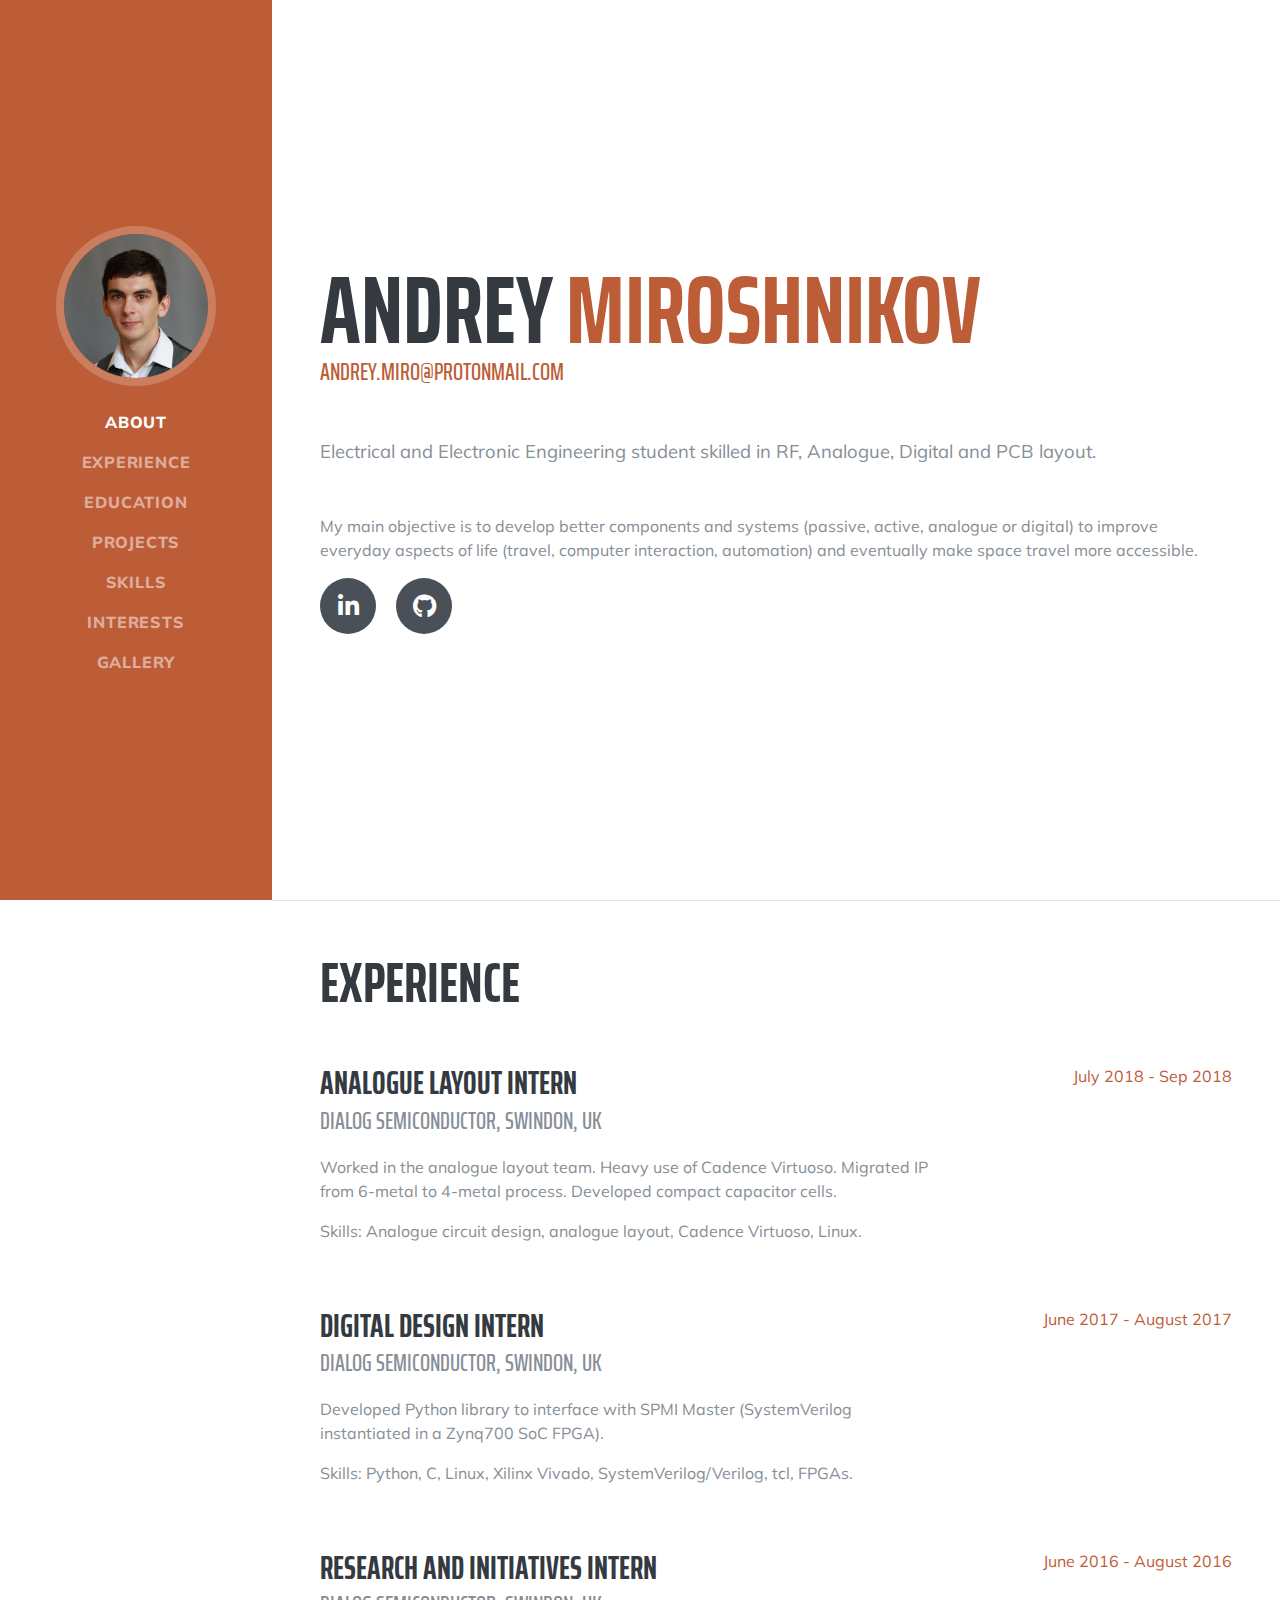
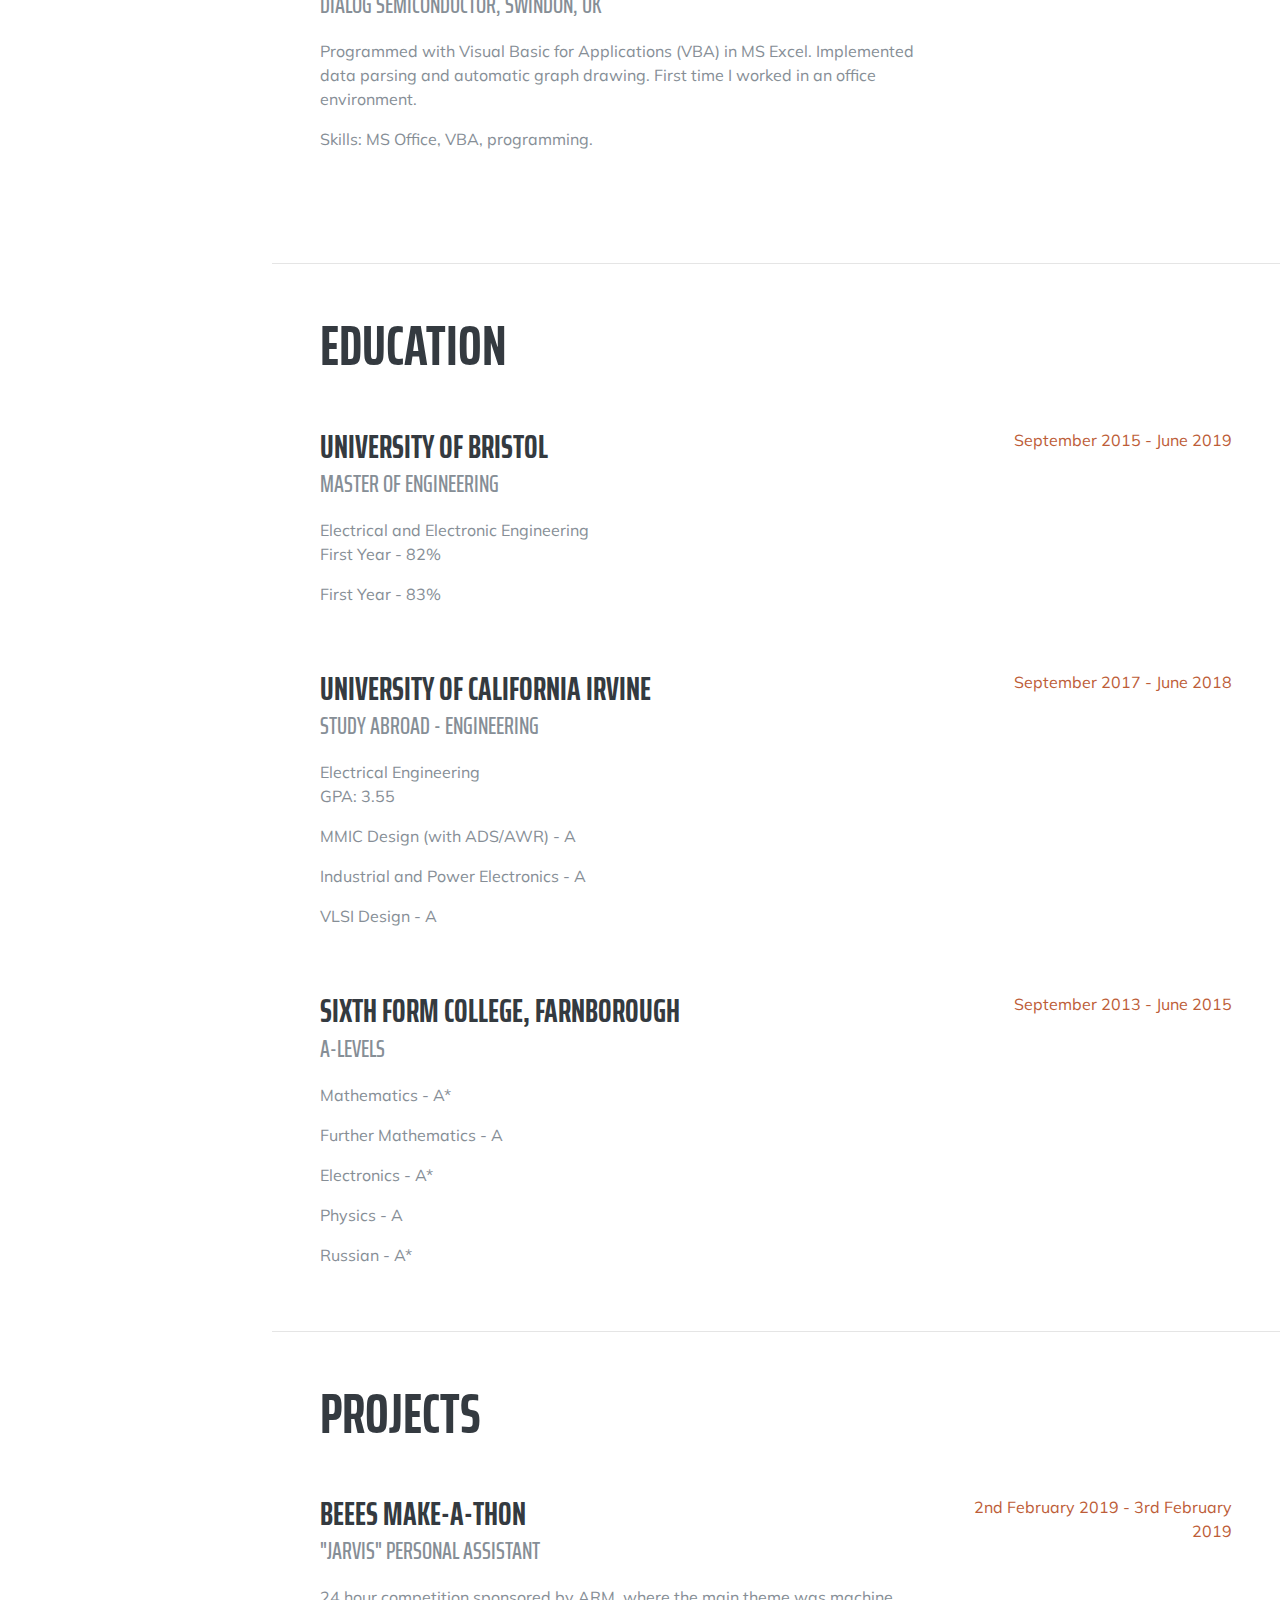
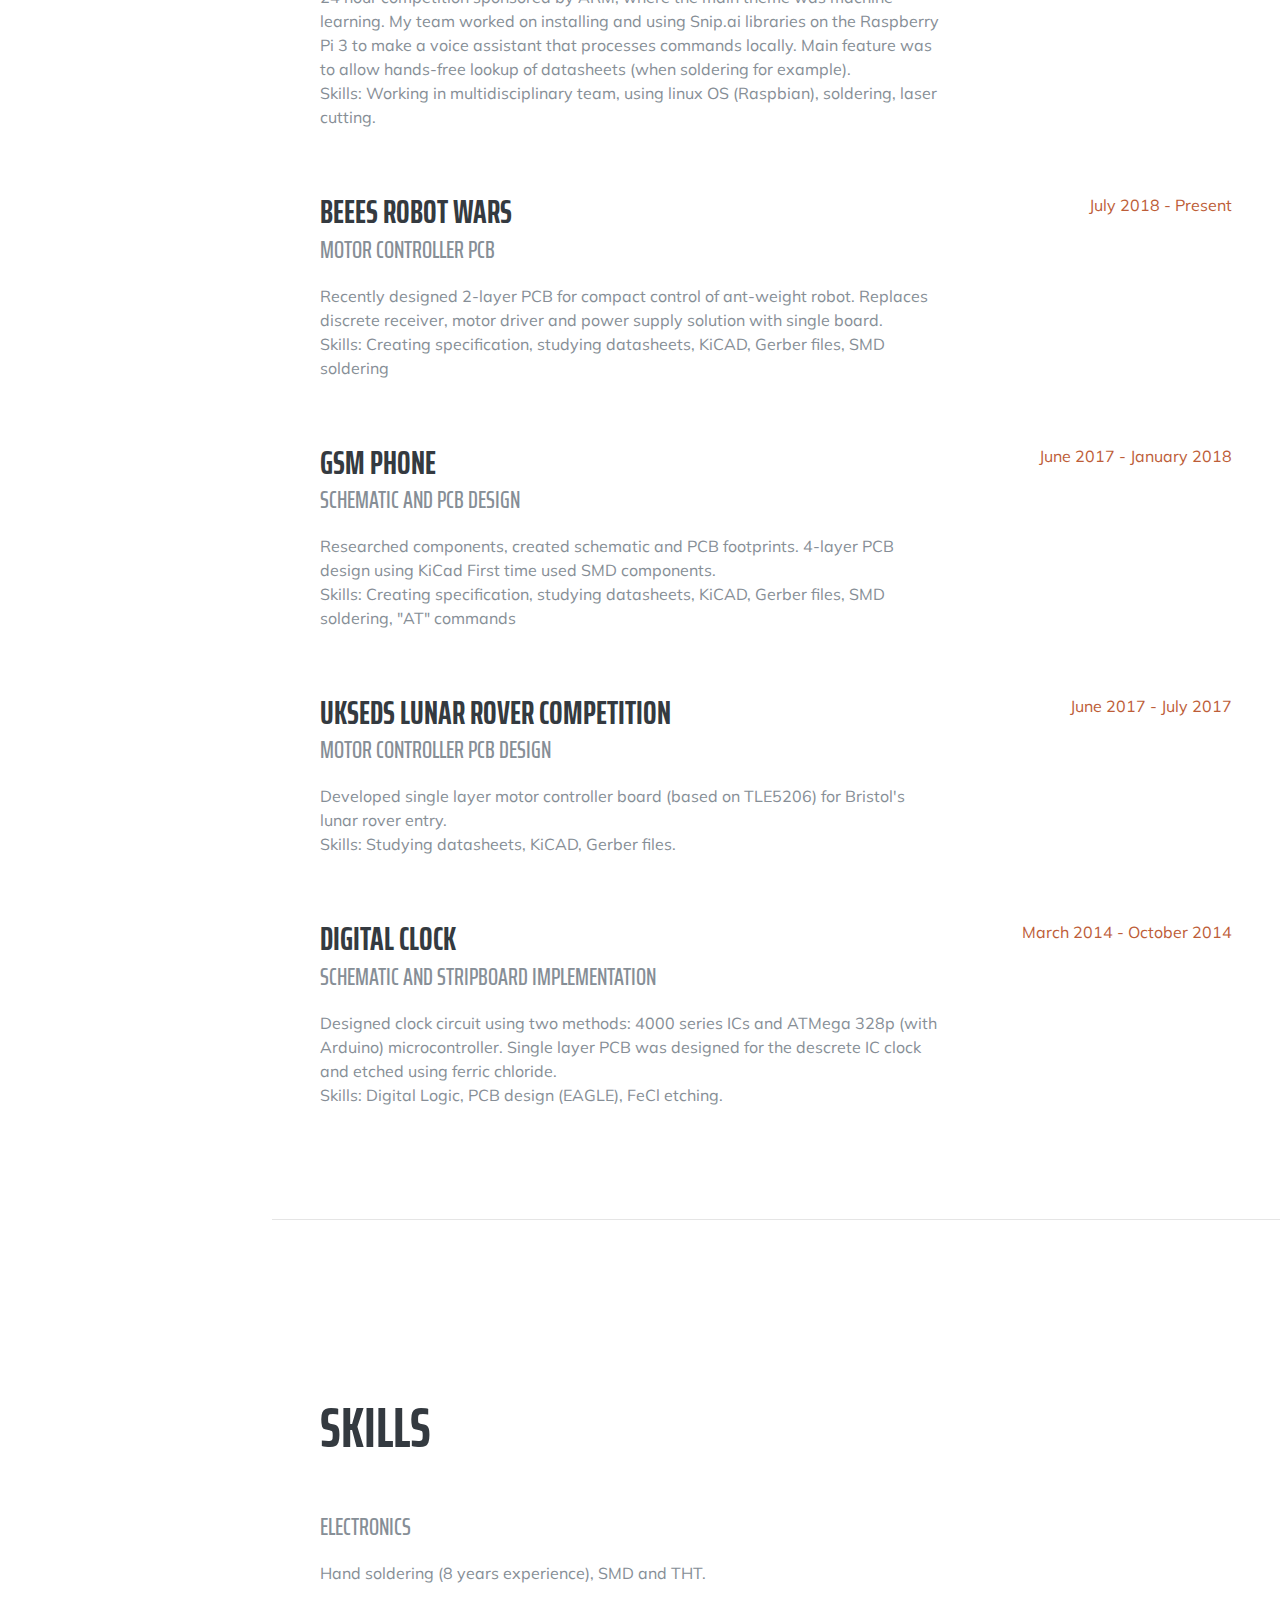
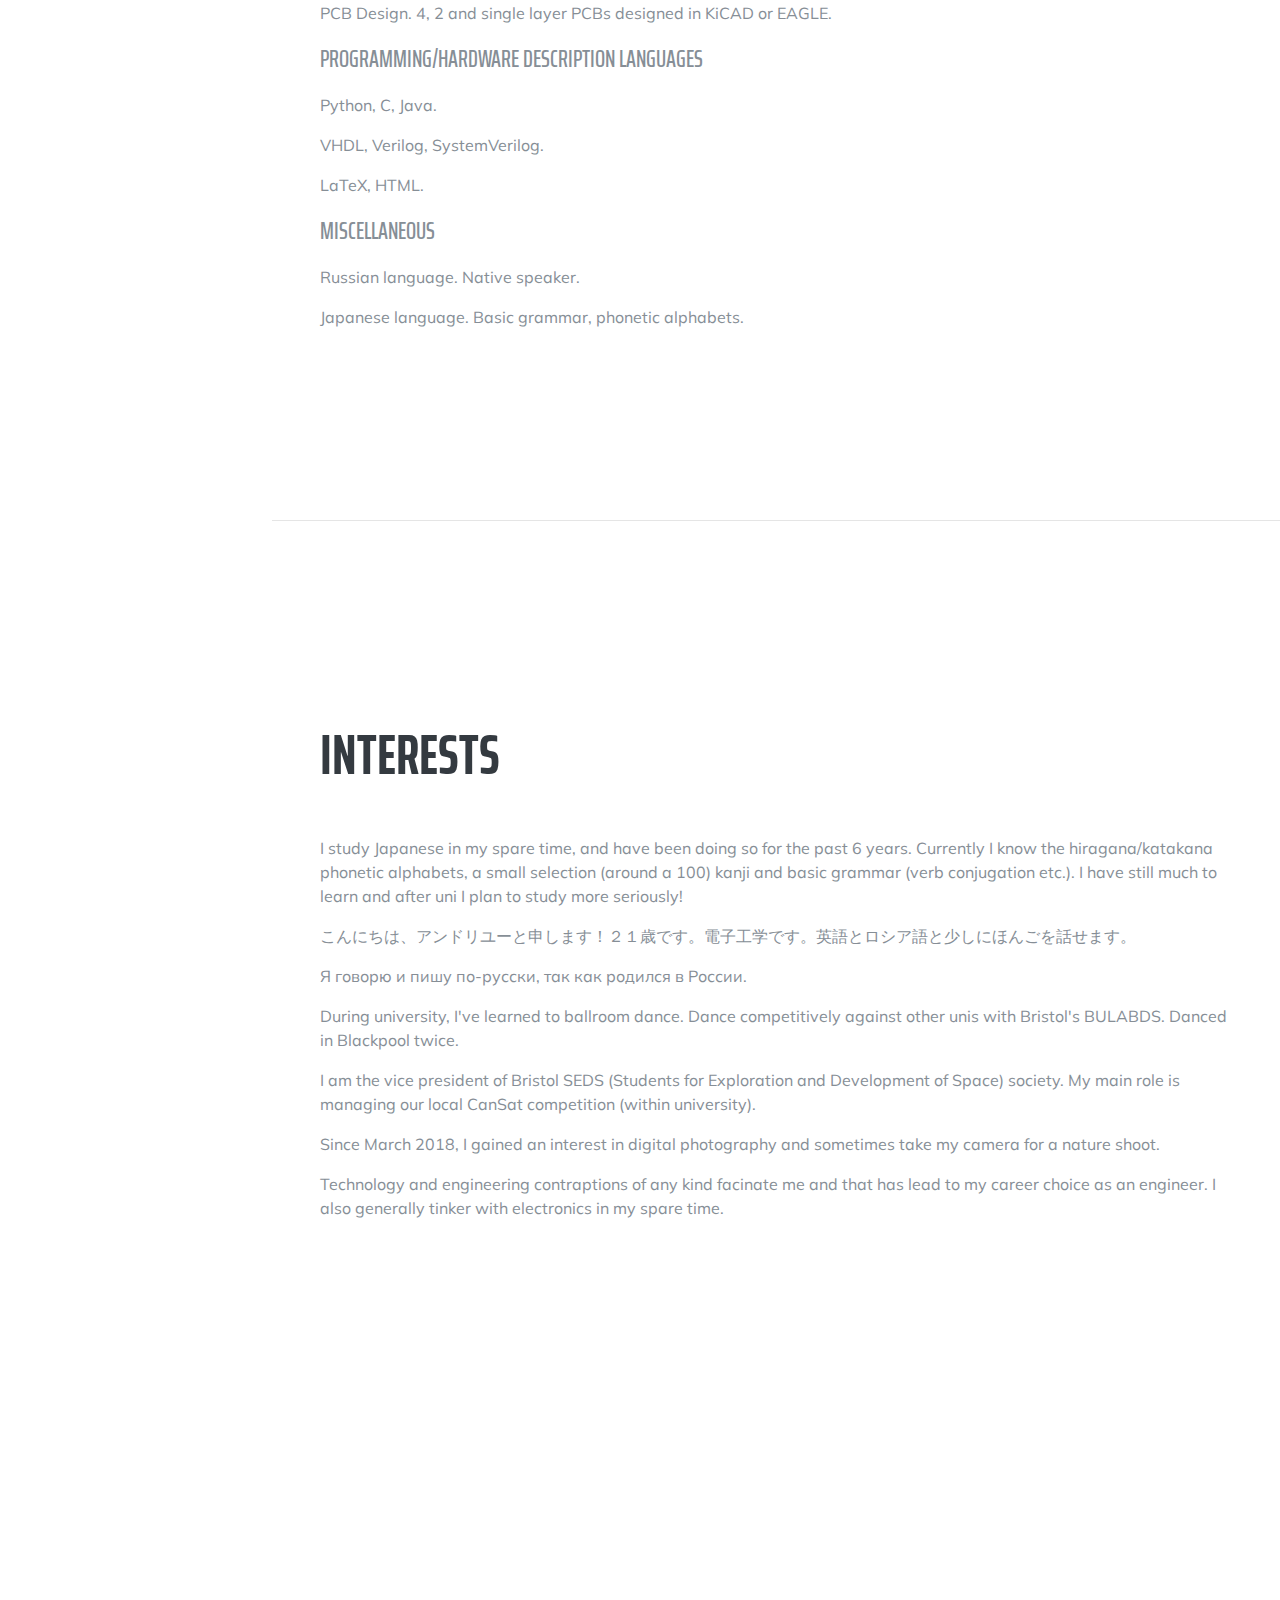
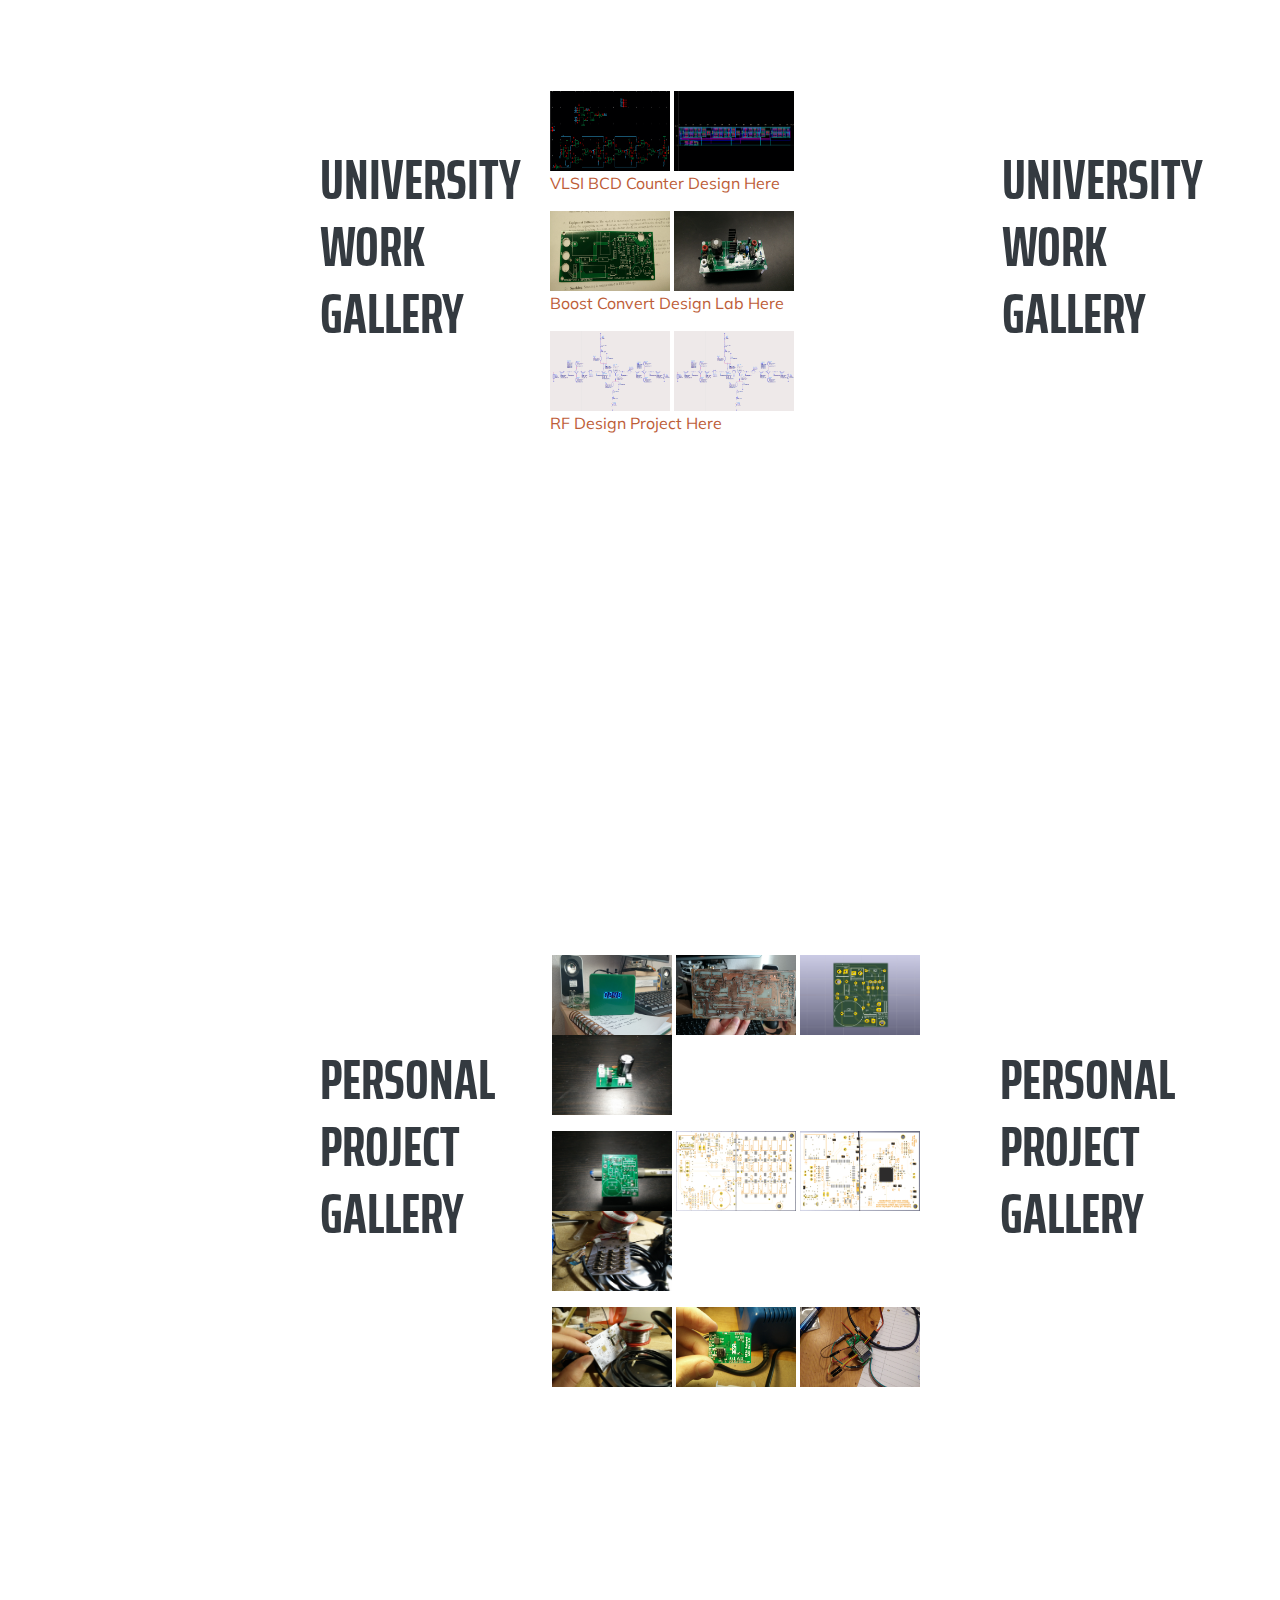
==== commit 26a74778: "Edited .jpg to .JPG" ====
--- a/index.html
+++ b/index.html
@@ -320,10 +320,10 @@
 	<section class="resume-section p-3 p-lg-5 d-flex align-items-center" id="gallery">
 	<h2 class="mb-5">Personal Project Gallery</h2>
 	<div class="w-100">
-      <a class="example-image-link" href="img/projects/arduino_clock1.jpg" data-lightbox="projects" data-title="First arduino clock I designed - (2014)">
-	  <img src="img/projects/arduino_clock1.jpg" width="120" height="80" /></a>
-	  <a class="example-image-link" href="img/projects/ic_clock.jpg" data-lightbox="projects" data-title="Digital clock PCB etched using ferric chloride - (2014)">
-	  <img src="img/projects/ic_clock.jpg" width="120" height="80" /></a>
+      <a class="example-image-link" href="img/projects/arduino_clock1.JPG" data-lightbox="projects" data-title="First arduino clock I designed - (2014)">
+	  <img src="img/projects/arduino_clock1.JPG" width="120" height="80" /></a>
+	  <a class="example-image-link" href="img/projects/ic_clock.JPG" data-lightbox="projects" data-title="Digital clock PCB etched using ferric chloride - (2014)">
+	  <img src="img/projects/ic_clock.JPG" width="120" height="80" /></a>
 	  <a class="example-image-link" href="img/projects/TLE5206_front.png" data-lightbox="projects" data-title="PCB designed for Bristol's lunar rover entry - (2017)">
 	  <img src="img/projects/TLE5206_front.png" width="120" height="80" /></a>
 	  <a class="example-image-link" href="img/projects/TLE_front.jpg" data-lightbox="projects" data-title="Assembled motor controller PCB - (2017)">
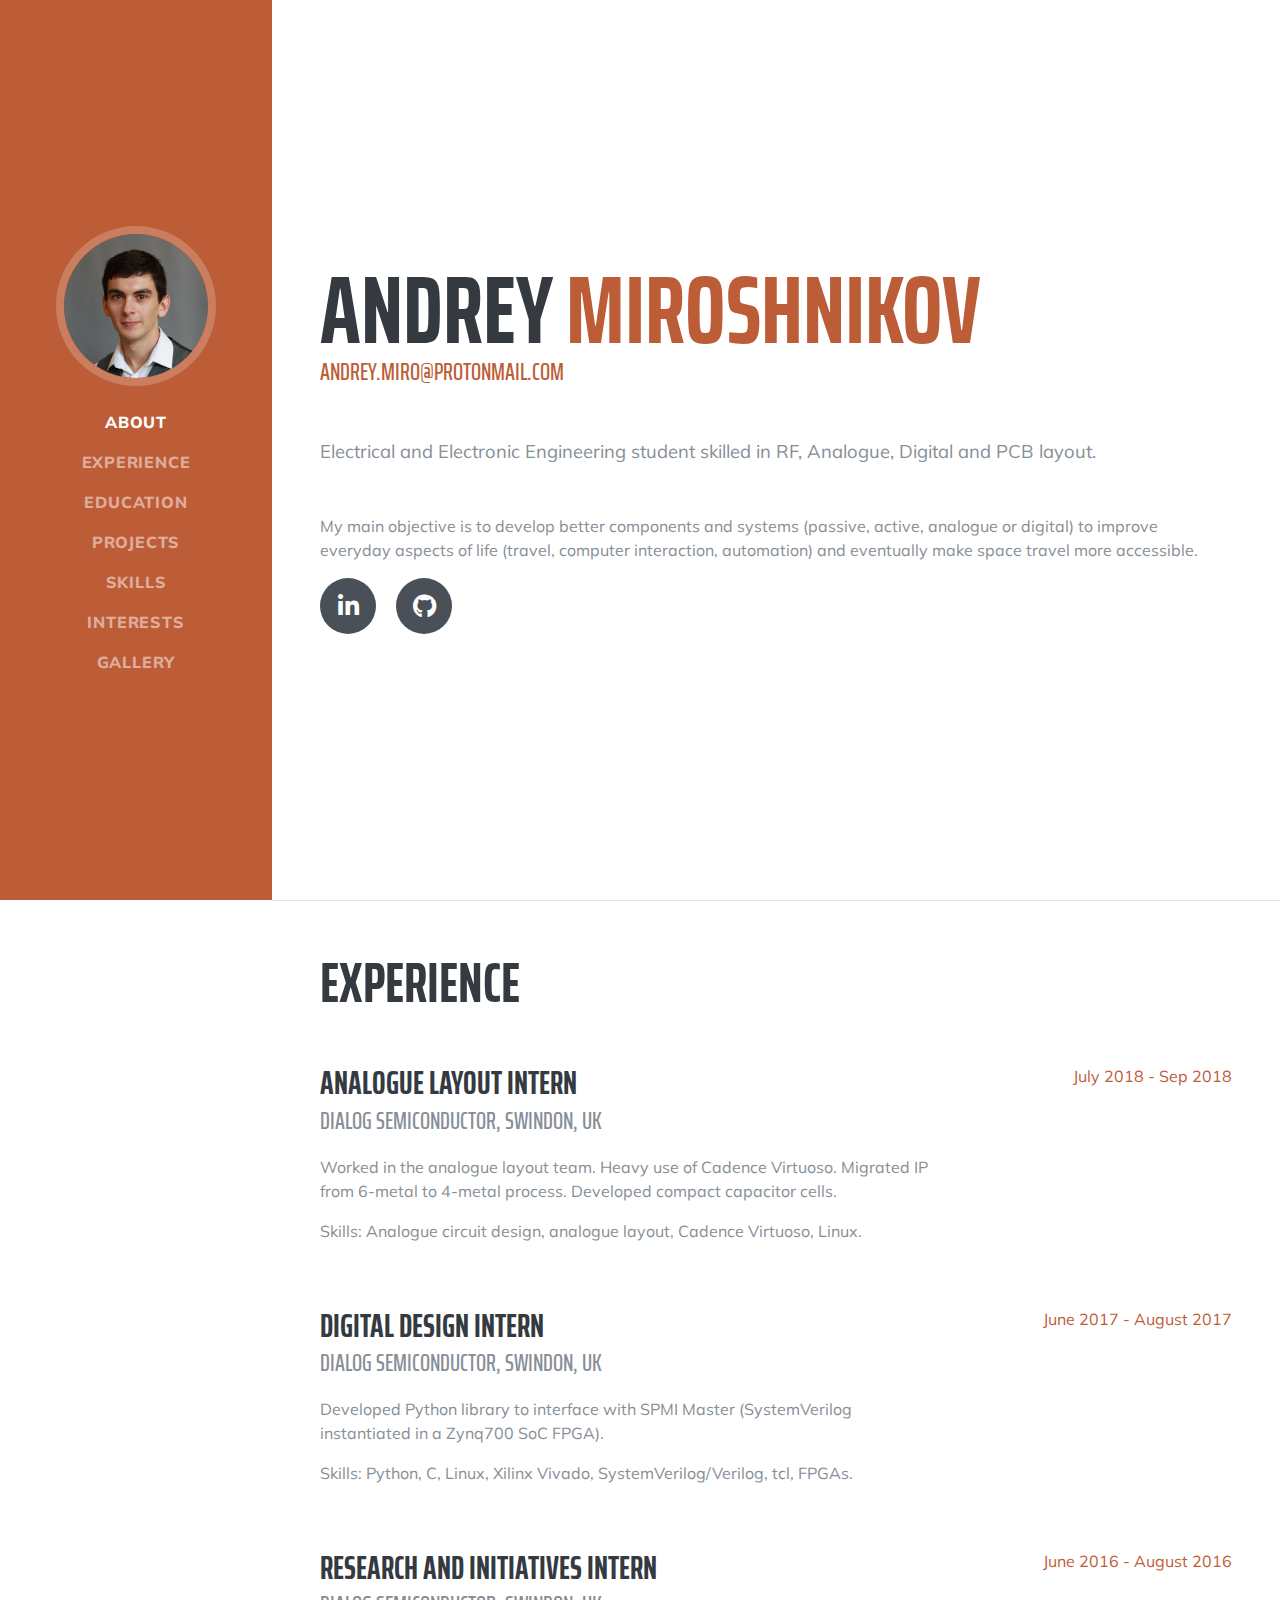
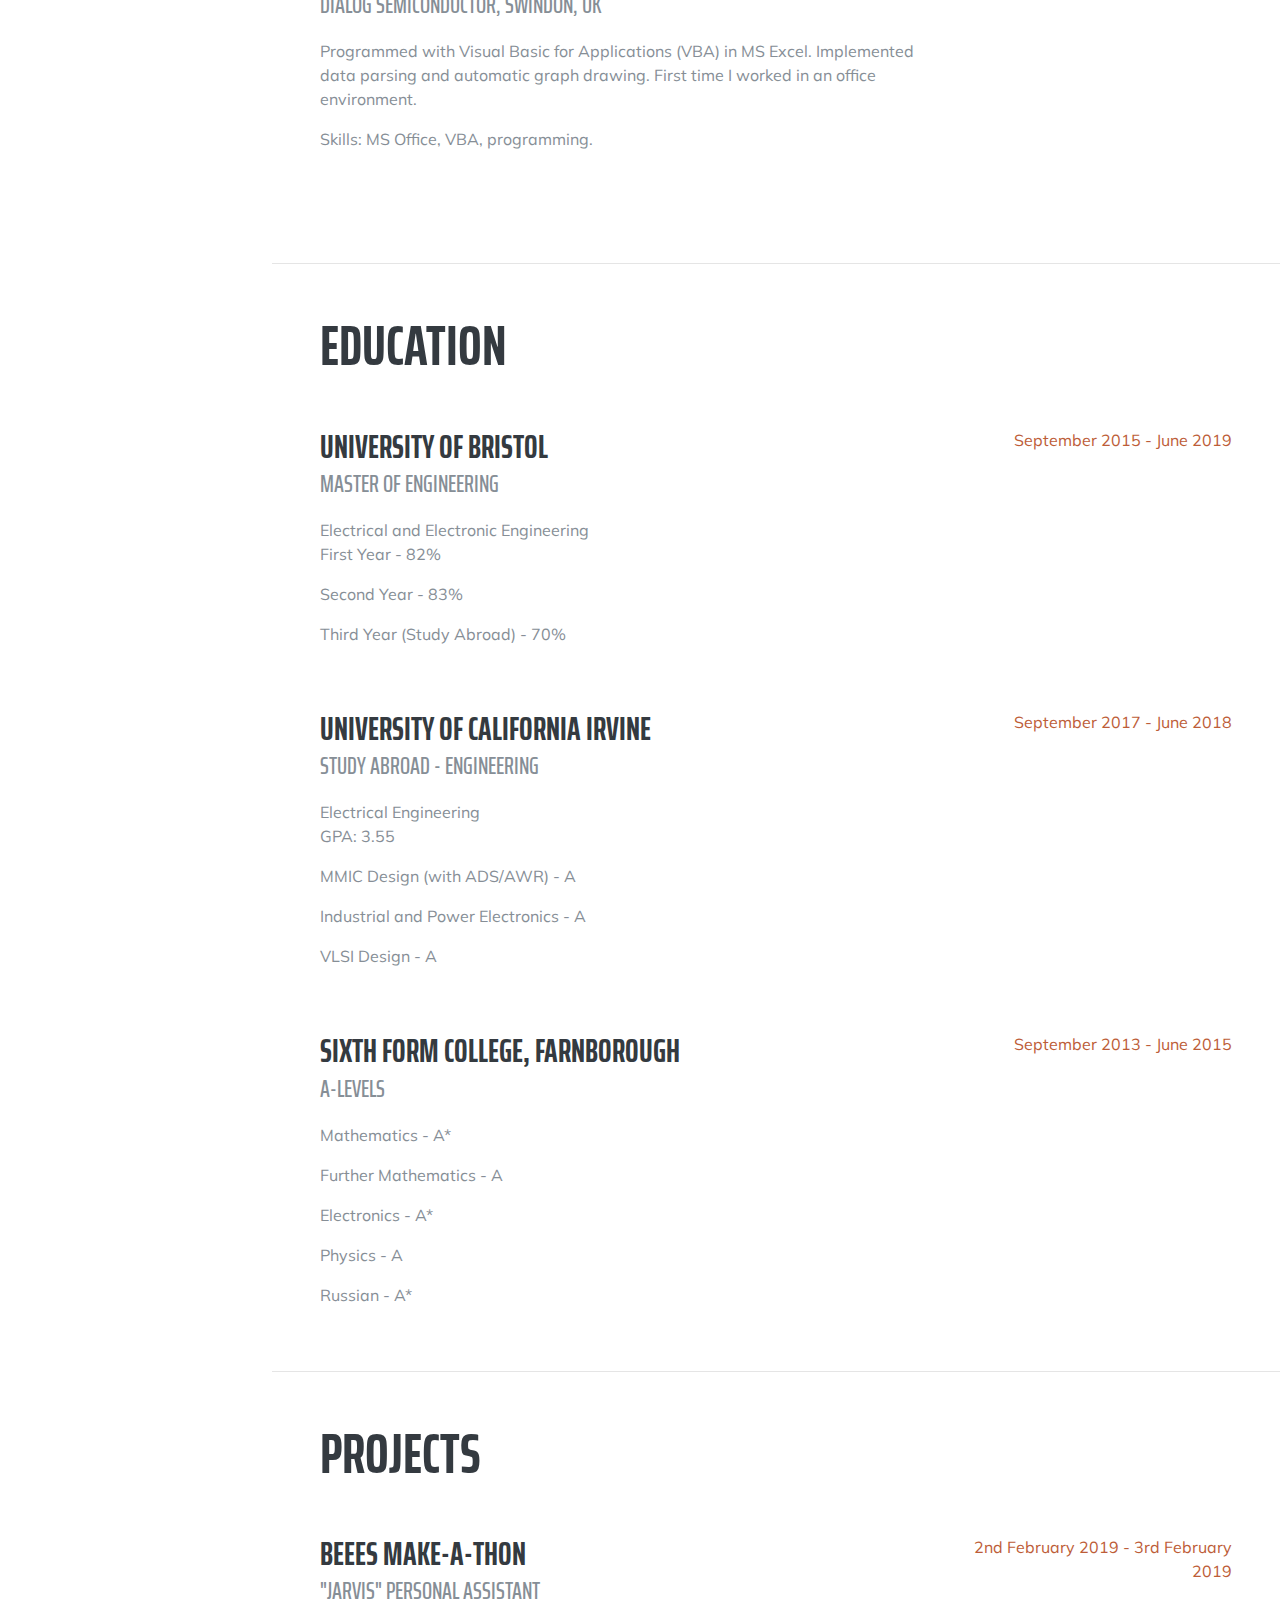
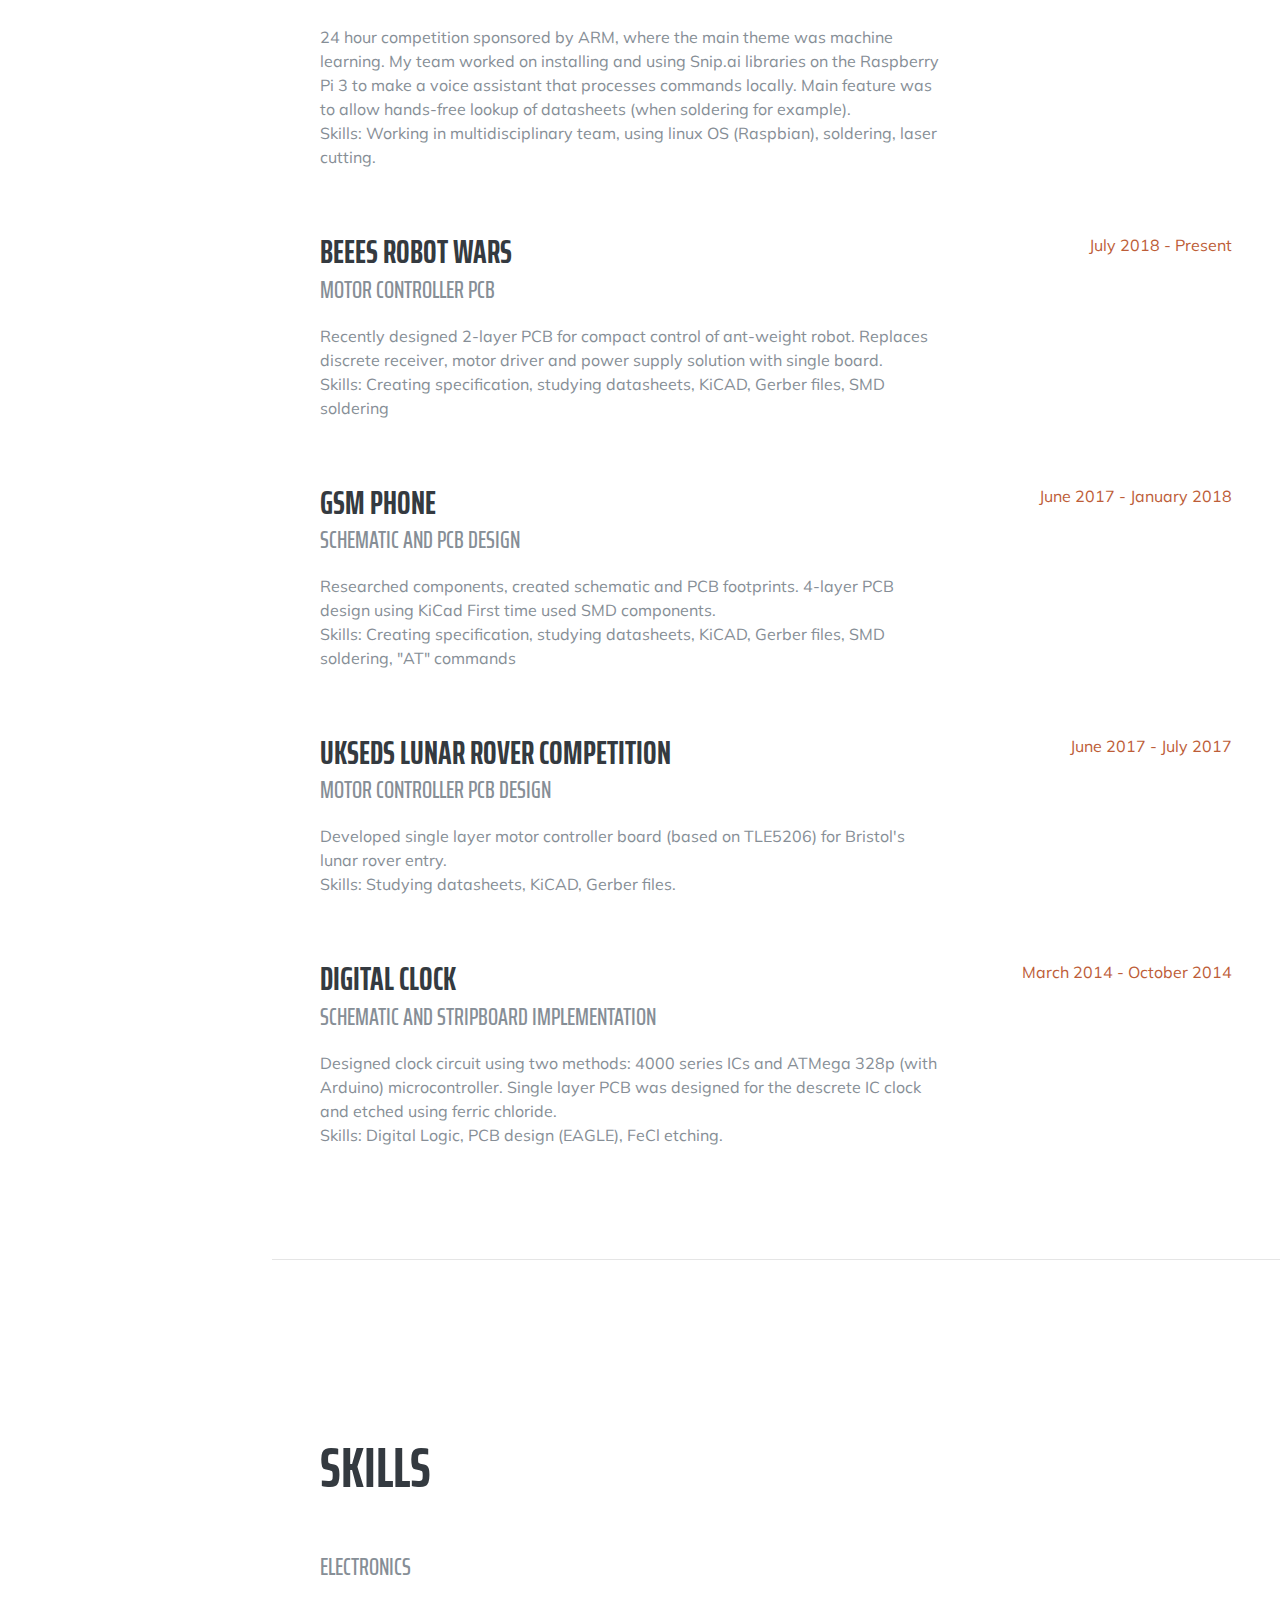
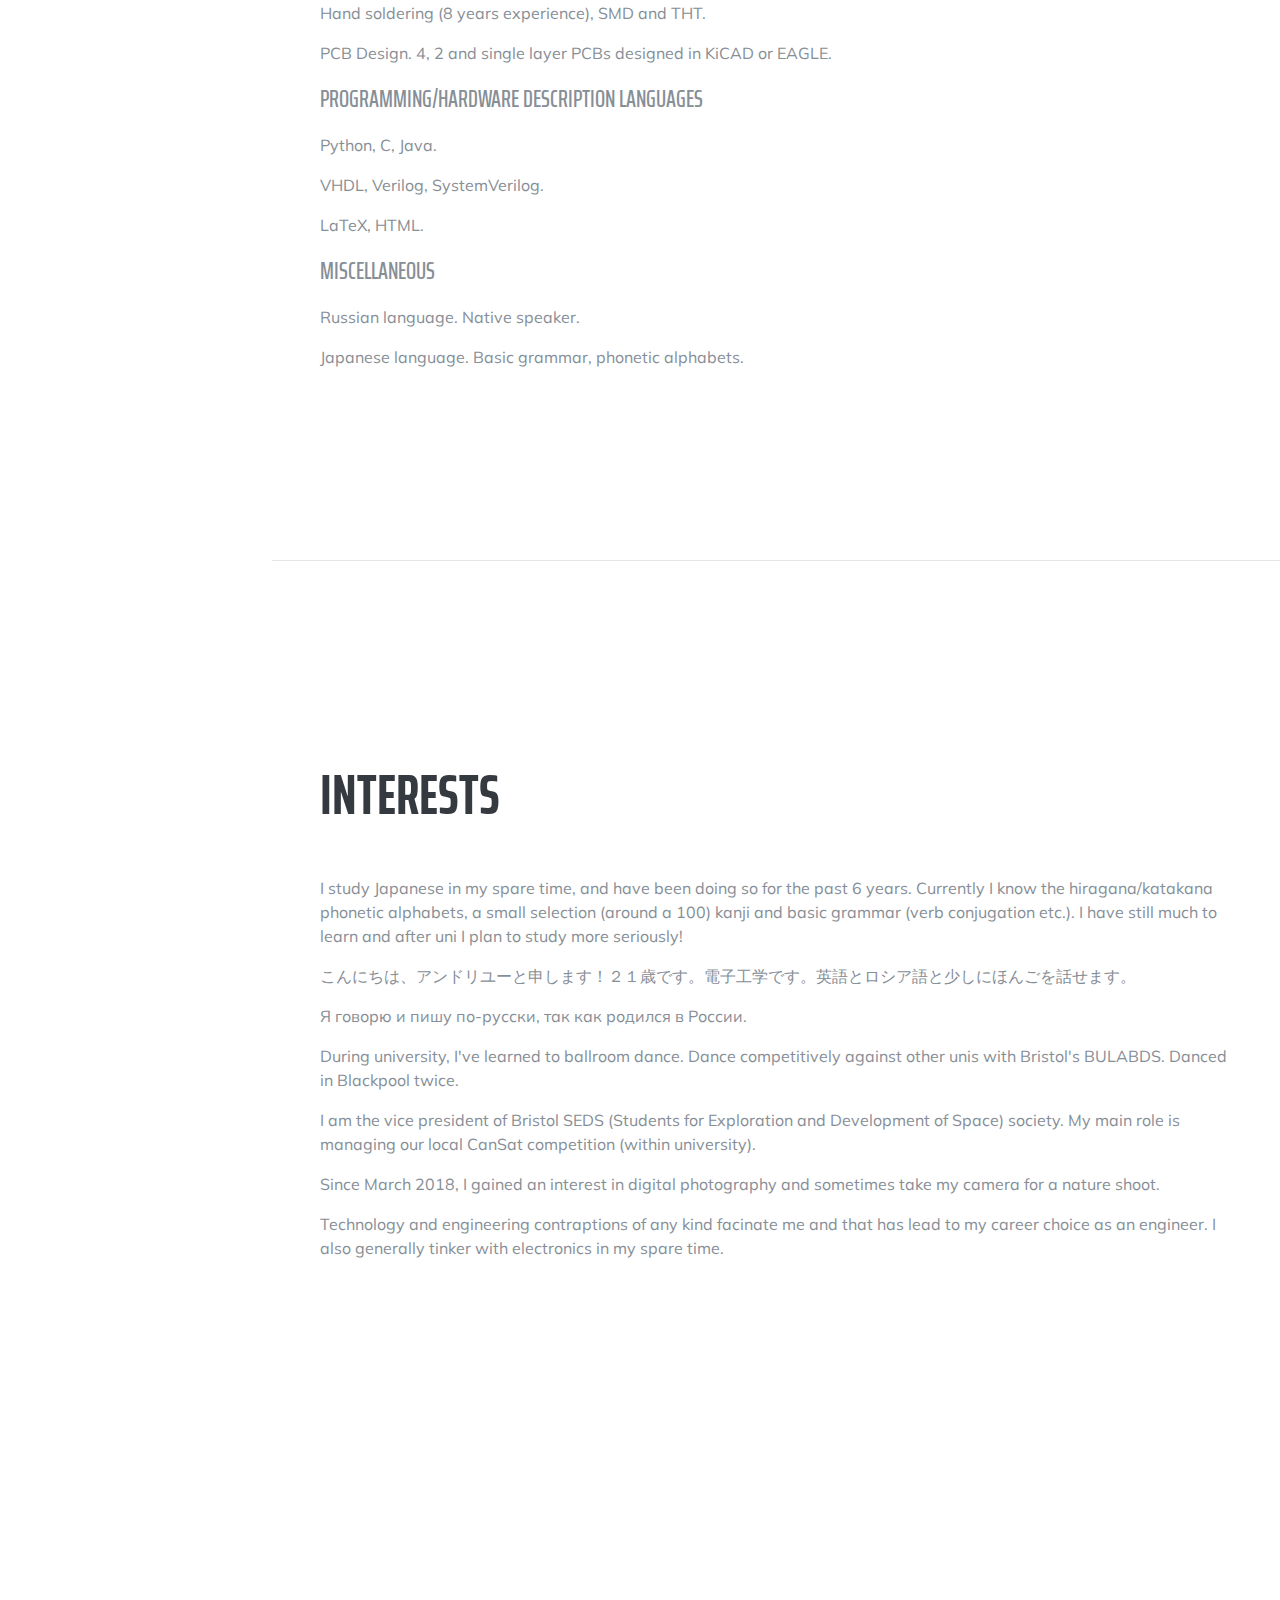
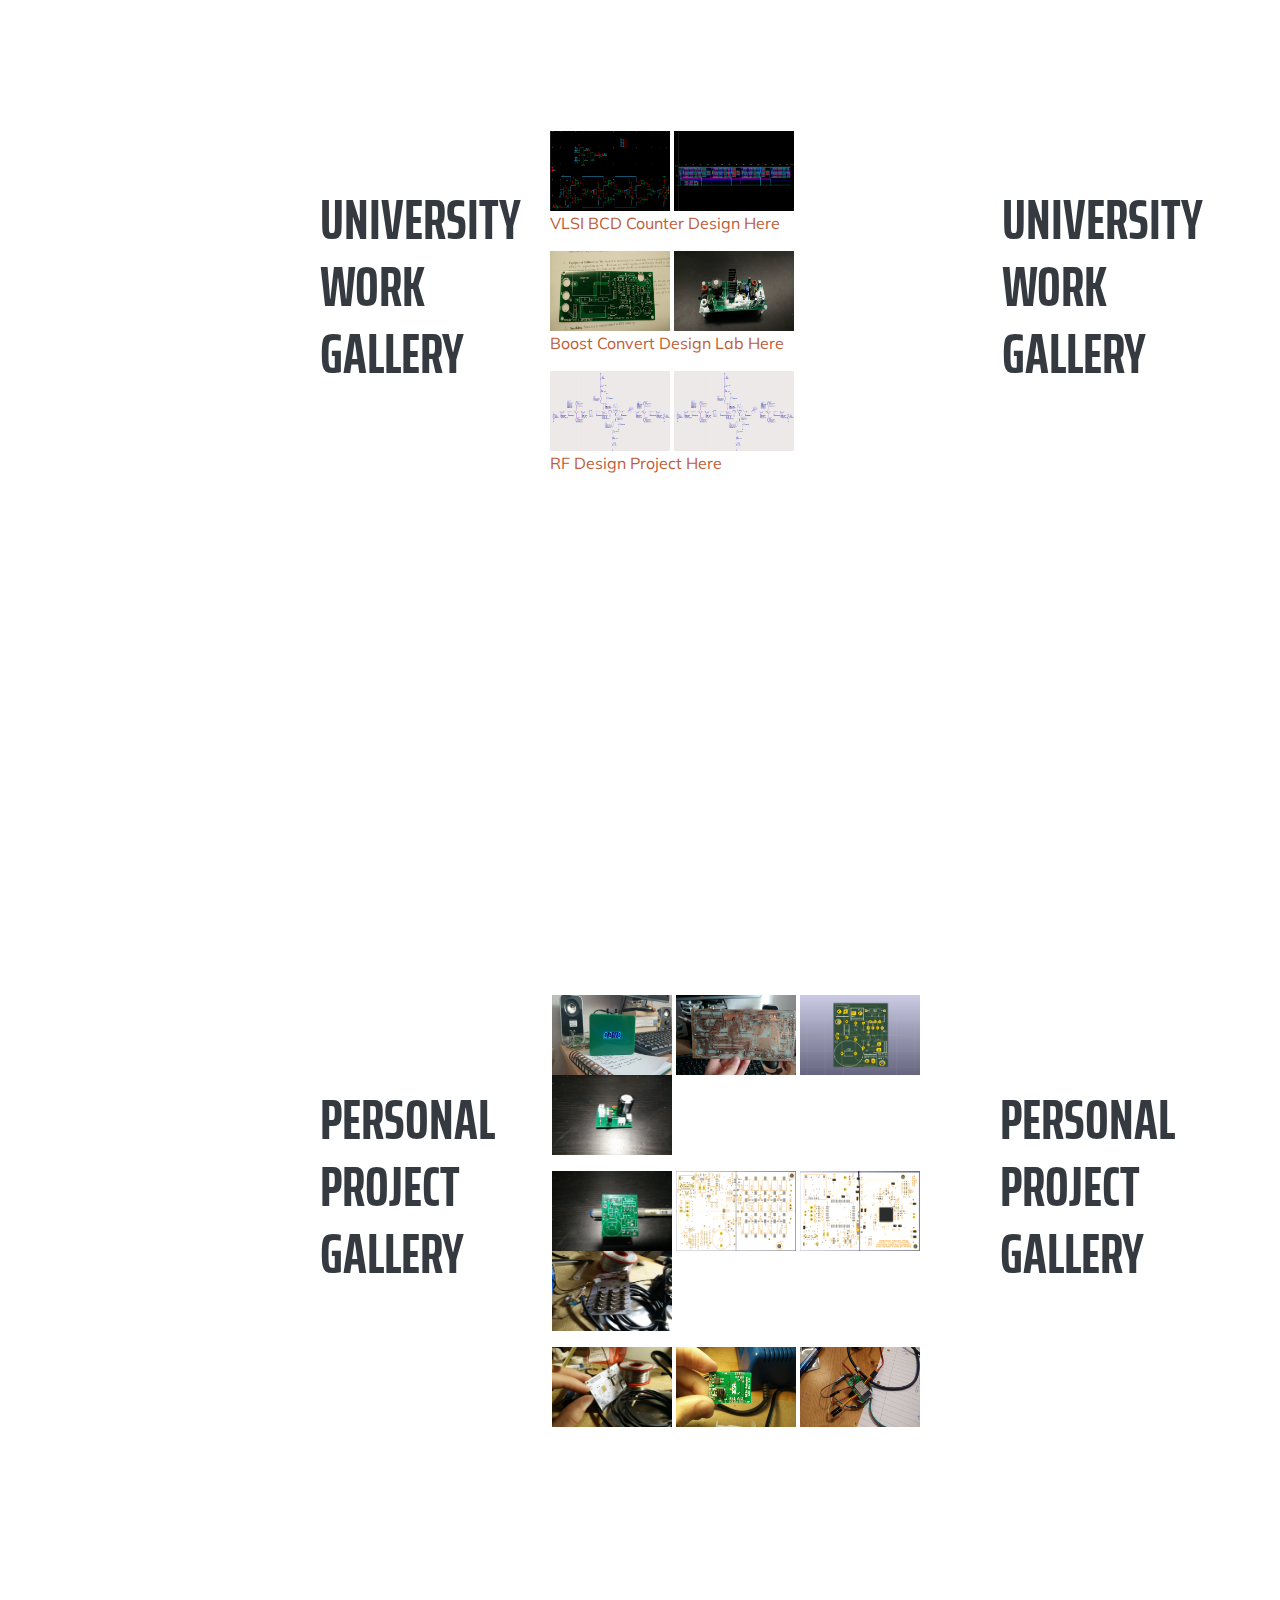
==== commit f2c577b3: "Update index.html" ====
--- a/index.html
+++ b/index.html
@@ -146,7 +146,7 @@
             <div class="subheading mb-3">Master of Engineering</div>
             <div>Electrical and Electronic Engineering</div>
             <p>First Year - 82%</p>
-			<p>First Year - 83%</p>
+			<p>Second Year - 83%</p><p>Third Year (Study Abroad) - 70%</p>
           </div>
           <div class="resume-date text-md-right">
             <span class="text-primary">September 2015 - June 2019</span>
@@ -320,10 +320,10 @@
 	<section class="resume-section p-3 p-lg-5 d-flex align-items-center" id="gallery">
 	<h2 class="mb-5">Personal Project Gallery</h2>
 	<div class="w-100">
-      <a class="example-image-link" href="img/projects/arduino_clock1.JPG" data-lightbox="projects" data-title="First arduino clock I designed - (2014)">
-	  <img src="img/projects/arduino_clock1.JPG" width="120" height="80" /></a>
-	  <a class="example-image-link" href="img/projects/ic_clock.JPG" data-lightbox="projects" data-title="Digital clock PCB etched using ferric chloride - (2014)">
-	  <img src="img/projects/ic_clock.JPG" width="120" height="80" /></a>
+      <a class="example-image-link" href="img/projects/arduino_clock1.jpg" data-lightbox="projects" data-title="First arduino clock I designed - (2014)">
+	  <img src="img/projects/arduino_clock1.jpg" width="120" height="80" /></a>
+	  <a class="example-image-link" href="img/projects/ic_clock.jpg" data-lightbox="projects" data-title="Digital clock PCB etched using ferric chloride - (2014)">
+	  <img src="img/projects/ic_clock.jpg" width="120" height="80" /></a>
 	  <a class="example-image-link" href="img/projects/TLE5206_front.png" data-lightbox="projects" data-title="PCB designed for Bristol's lunar rover entry - (2017)">
 	  <img src="img/projects/TLE5206_front.png" width="120" height="80" /></a>
 	  <a class="example-image-link" href="img/projects/TLE_front.jpg" data-lightbox="projects" data-title="Assembled motor controller PCB - (2017)">
